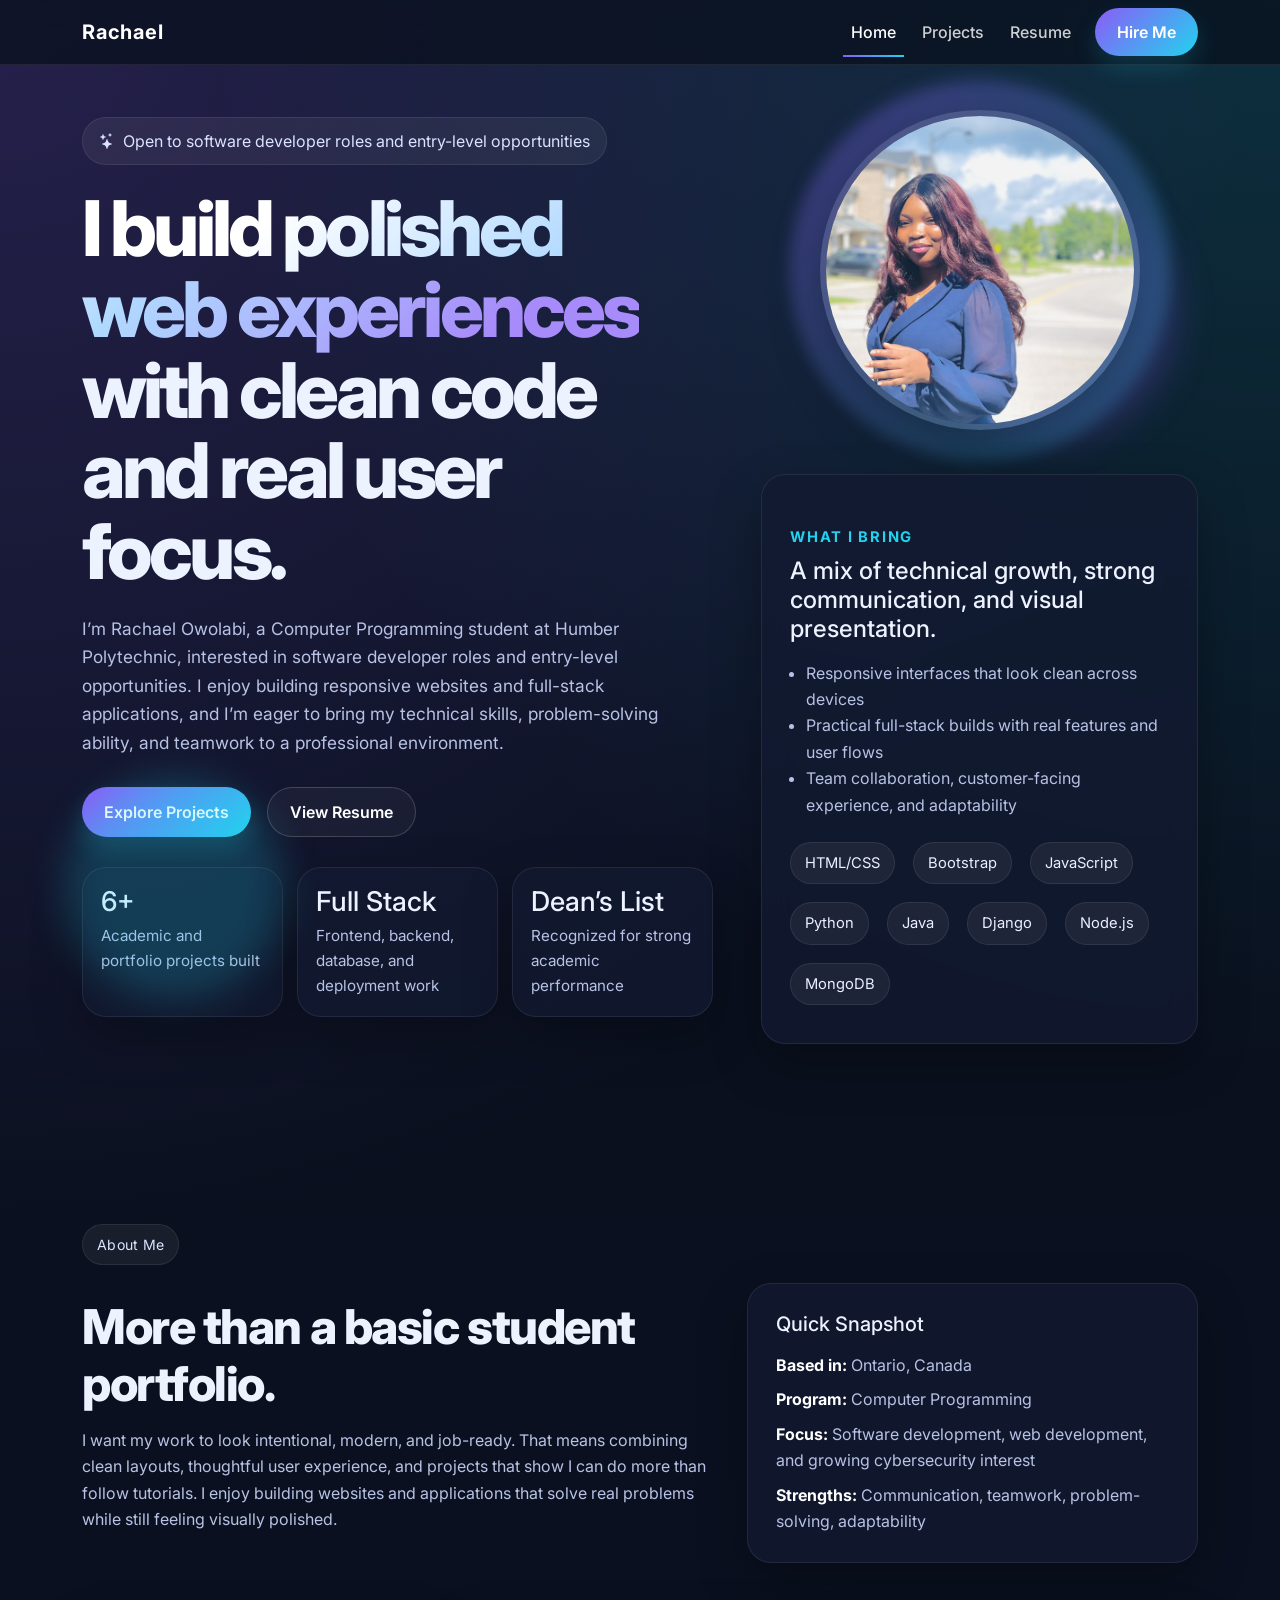
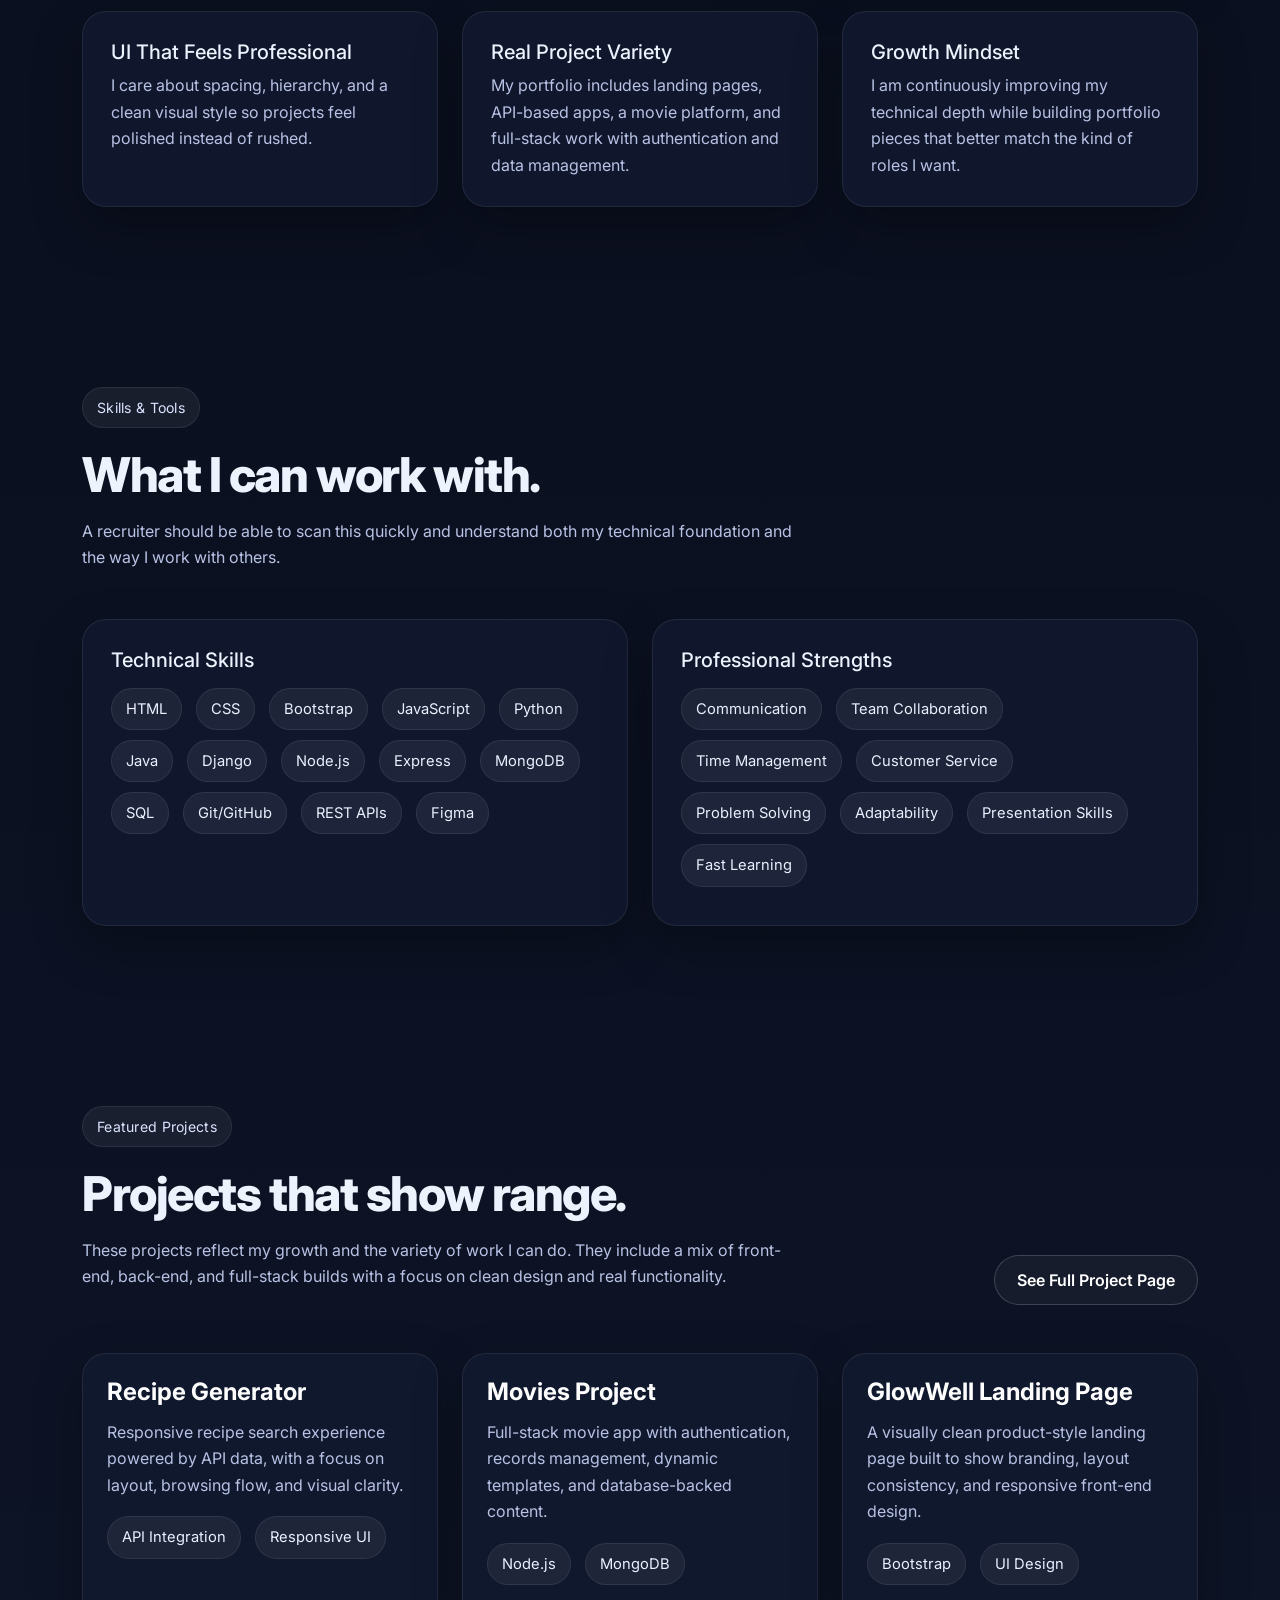
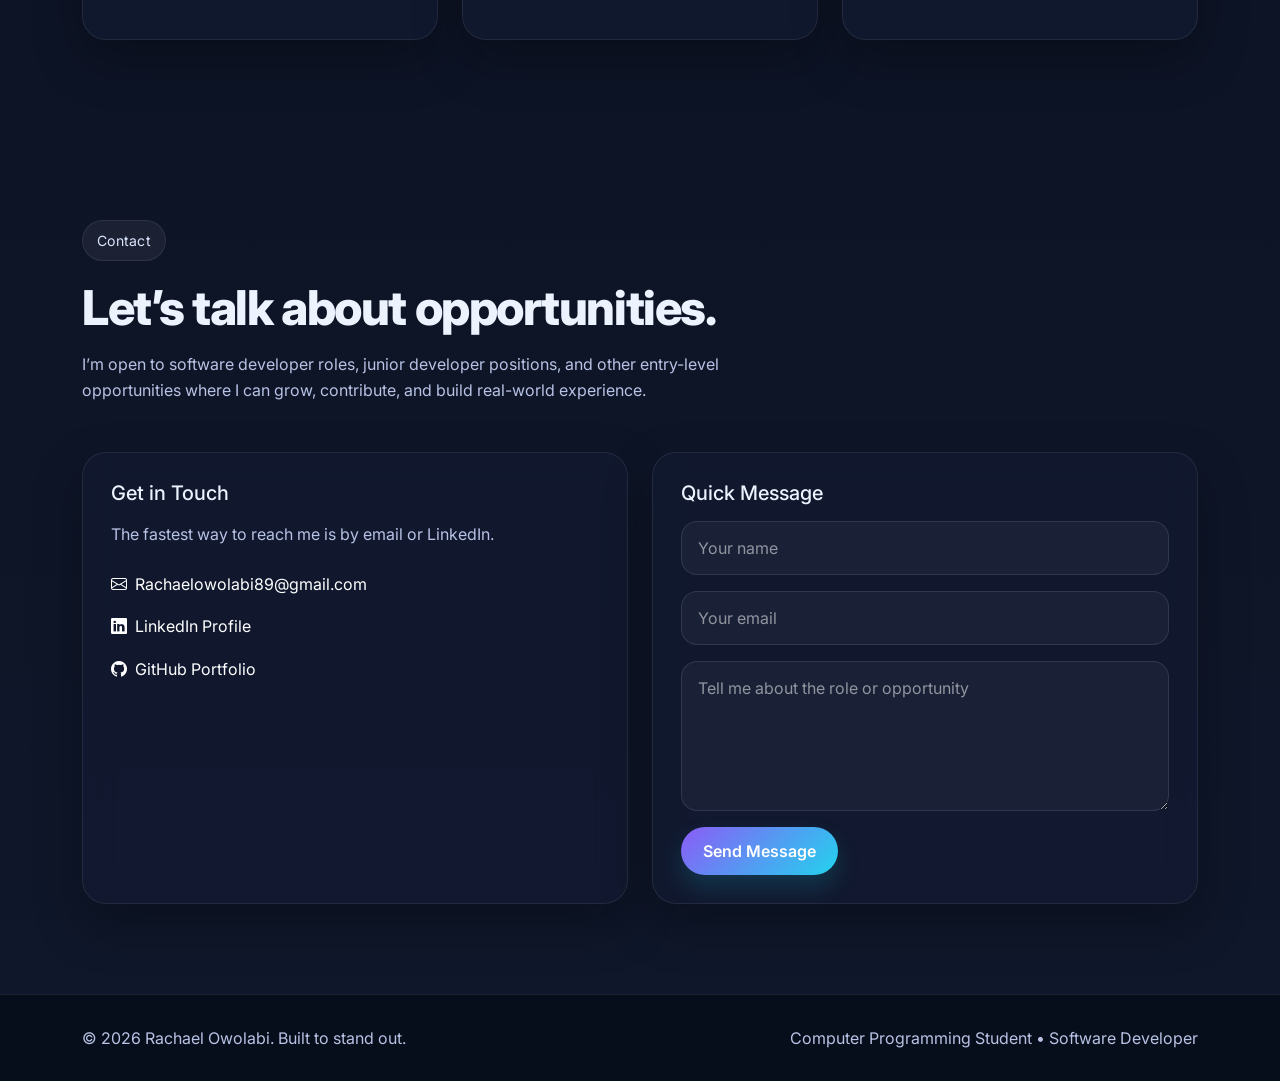
==== index.html @ cfca14e4 "Initial portfolio website upload" ====
<!DOCTYPE html>
<html lang="en">
<head>
  <meta charset="UTF-8">
  <meta name="viewport" content="width=device-width, initial-scale=1.0">
  <title>Rachael Owolabi | Portfolio</title>

  <link href="https://cdn.jsdelivr.net/npm/bootstrap@5.3.3/dist/css/bootstrap.min.css" rel="stylesheet">
  <link rel="preconnect" href="https://fonts.googleapis.com">
  <link rel="preconnect" href="https://fonts.gstatic.com" crossorigin>
  <link href="https://fonts.googleapis.com/css2?family=Inter:wght@400;500;600;700;800&display=swap" rel="stylesheet">
  <link rel="stylesheet" href="https://cdn.jsdelivr.net/npm/bootstrap-icons@1.11.3/font/bootstrap-icons.min.css">
  <link rel="stylesheet" href="style.css">
</head>
<body>

  <nav class="navbar navbar-expand-lg fixed-top">
    <div class="container">
      <a class="navbar-brand fw-bold" href="Index.html">Rachael</a>

      <button class="navbar-toggler border-0 shadow-none" type="button" data-bs-toggle="collapse" data-bs-target="#navbarNav">
        <span class="navbar-toggler-icon"></span>
      </button>

      <div class="collapse navbar-collapse" id="navbarNav">
        <ul class="navbar-nav ms-auto align-items-lg-center">
          <li class="nav-item"><a class="nav-link active" href="Index.html">Home</a></li>
          <li class="nav-item"><a class="nav-link" href="Project.html">Projects</a></li>
          <li class="nav-item"><a class="nav-link" href="Resume.html">Resume</a></li>
          <li class="nav-item ms-lg-3 mt-3 mt-lg-0">
            <a class="btn btn-brand" href="#contact">Hire Me</a>
          </li>
        </ul>
      </div>
    </div>
  </nav>

  <section class="hero">
    <div class="container position-relative">
      <div class="row align-items-center g-5">
        <div class="col-lg-7">
          <div class="hero-kicker fade-up delay-1">
            <i class="bi bi-stars me-2"></i>Open to software developer roles and entry-level opportunities
          </div>

          <h1 class="fade-up delay-2">
            <span class="gradient-text">I build polished web experiences</span>
            with clean code and real user focus.
          </h1>

          <p class="fade-up delay-3">
            I’m Rachael Owolabi, a Computer Programming student at Humber Polytechnic,
            interested in software developer roles and entry-level opportunities. I enjoy
            building responsive websites and full-stack applications, and I’m eager to bring
            my technical skills, problem-solving ability, and teamwork to a professional environment.
          </p>

          <div class="d-flex flex-wrap gap-3 fade-up delay-4">
            <a href="Project.html" class="btn btn-brand">Explore Projects</a>
            <a href="Resume.html" class="btn btn-outline-brand">View Resume</a>
          </div>

          <div class="hero-stats fade-up delay-5">
            <div class="stat-card">
              <h3>6+</h3>
              <p class="text-muted-custom">Academic and portfolio projects built</p>
            </div>

            <div class="stat-card">
              <h3>Full Stack</h3>
              <p class="text-muted-custom">Frontend, backend, database, and deployment work</p>
            </div>

            <div class="stat-card">
              <h3>Dean’s List</h3>
              <p class="text-muted-custom">Recognized for strong academic performance</p>
            </div>
          </div>
        </div>

        <div class="col-lg-5">
          <div class="hero-image-wrap zoom-in delay-3">
            <div class="hero-image-ring"></div>
            <img src="images/CEO.JPG" alt="Rachael Owolabi" class="hero-image">
          </div>

          <div class="hero-card glass-card fade-up delay-4 mt-4">
            <p class="eyebrow mb-2">What I bring</p>
            <h4 class="mb-3">A mix of technical growth, strong communication, and visual presentation.</h4>
            <ul>
              <li>Responsive interfaces that look clean across devices</li>
              <li>Practical full-stack builds with real features and user flows</li>
              <li>Team collaboration, customer-facing experience, and adaptability</li>
            </ul>

            <div class="mt-4 d-flex flex-wrap gap-2">
              <span class="tag-pill">HTML/CSS</span>
              <span class="tag-pill">Bootstrap</span>
              <span class="tag-pill">JavaScript</span>
              <span class="tag-pill">Python</span>
              <span class="tag-pill">Java</span>
              <span class="tag-pill">Django</span>
              <span class="tag-pill">Node.js</span>
              <span class="tag-pill">MongoDB</span>
            </div>
          </div>
        </div>
      </div>
    </div>
  </section>

  <section id="about">
    <div class="container">
      <span class="section-tag">About Me</span>

      <div class="row g-4 align-items-center">
        <div class="col-lg-7">
          <h2 class="section-title">More than a basic student portfolio.</h2>
          <p class="section-copy">
            I want my work to look intentional, modern, and job-ready. That means combining
            clean layouts, thoughtful user experience, and projects that show I can do more
            than follow tutorials. I enjoy building websites and applications that solve real
            problems while still feeling visually polished.
          </p>
        </div>

        <div class="col-lg-5">
          <div class="info-panel">
            <h5 class="mb-3">Quick Snapshot</h5>
            <p class="text-muted-custom mb-2"><strong class="text-white">Based in:</strong> Ontario, Canada</p>
            <p class="text-muted-custom mb-2"><strong class="text-white">Program:</strong> Computer Programming</p>
            <p class="text-muted-custom mb-2"><strong class="text-white">Focus:</strong> Software development, web development, and growing cybersecurity interest</p>
            <p class="text-muted-custom mb-0"><strong class="text-white">Strengths:</strong> Communication, teamwork, problem-solving, adaptability</p>
          </div>
        </div>
      </div>

      <div class="highlight-grid mt-5">
        <div class="glass-card">
          <h5>UI That Feels Professional</h5>
          <p class="text-muted-custom mb-0">
            I care about spacing, hierarchy, and a clean visual style so projects feel polished instead of rushed.
          </p>
        </div>

        <div class="glass-card">
          <h5>Real Project Variety</h5>
          <p class="text-muted-custom mb-0">
            My portfolio includes landing pages, API-based apps, a movie platform, and full-stack work with authentication and data management.
          </p>
        </div>

        <div class="glass-card">
          <h5>Growth Mindset</h5>
          <p class="text-muted-custom mb-0">
            I am continuously improving my technical depth while building portfolio pieces that better match the kind of roles I want.
          </p>
        </div>
      </div>
    </div>
  </section>

  <section id="skills">
    <div class="container">
      <span class="section-tag">Skills & Tools</span>
      <h2 class="section-title">What I can work with.</h2>
      <p class="section-copy">
        A recruiter should be able to scan this quickly and understand both my technical foundation and the way I work with others.
      </p>

      <div class="skills-grid mt-5">
        <div class="glass-card">
          <h5 class="mb-3">Technical Skills</h5>
          <div>
            <span class="skill-pill">HTML</span>
            <span class="skill-pill">CSS</span>
            <span class="skill-pill">Bootstrap</span>
            <span class="skill-pill">JavaScript</span>
            <span class="skill-pill">Python</span>
            <span class="skill-pill">Java</span>
            <span class="skill-pill">Django</span>
            <span class="skill-pill">Node.js</span>
            <span class="skill-pill">Express</span>
            <span class="skill-pill">MongoDB</span>
            <span class="skill-pill">SQL</span>
            <span class="skill-pill">Git/GitHub</span>
            <span class="skill-pill">REST APIs</span>
            <span class="skill-pill">Figma</span>
          </div>
        </div>

        <div class="glass-card">
          <h5 class="mb-3">Professional Strengths</h5>
          <div>
            <span class="skill-pill">Communication</span>
            <span class="skill-pill">Team Collaboration</span>
            <span class="skill-pill">Time Management</span>
            <span class="skill-pill">Customer Service</span>
            <span class="skill-pill">Problem Solving</span>
            <span class="skill-pill">Adaptability</span>
            <span class="skill-pill">Presentation Skills</span>
            <span class="skill-pill">Fast Learning</span>
          </div>
        </div>
      </div>
    </div>
  </section>

  <section id="featured-projects">
    <div class="container">
      <div class="d-flex flex-column flex-lg-row align-items-lg-end justify-content-between gap-3 mb-5">
        <div>
          <span class="section-tag">Featured Projects</span>
          <h2 class="section-title">Projects that show range.</h2>
          <p class="section-copy">
            These projects reflect my growth and the variety of work I can do. They include a mix of front-end, back-end, and full-stack builds with a focus on clean design and real functionality.
        </div>
        <a href="Project.html" class="btn btn-outline-brand">See Full Project Page</a>
      </div>

      <div class="row g-4">
        <div class="col-lg-4">
          <div class="project-card">
            <div class="project-body">
              <h4>Recipe Generator</h4>
              <p>
                Responsive recipe search experience powered by API data, with a focus on layout, browsing flow, and visual clarity.
              </p>
              <div class="project-meta">
                <span class="tag-pill">API Integration</span>
                <span class="tag-pill">Responsive UI</span>
              </div>
            </div>
          </div>
        </div>

        <div class="col-lg-4">
          <div class="project-card">
            <div class="project-body">
              <h4>Movies Project</h4>
              <p>
                Full-stack movie app with authentication, records management, dynamic templates, and database-backed content.
              </p>
              <div class="project-meta">
                <span class="tag-pill">Node.js</span>
                <span class="tag-pill">MongoDB</span>
              </div>
            </div>
          </div>
        </div>

        <div class="col-lg-4">
          <div class="project-card">
            <div class="project-body">
              <h4>GlowWell Landing Page</h4>
              <p>
                A visually clean product-style landing page built to show branding, layout consistency, and responsive front-end design.
              </p>
              <div class="project-meta">
                <span class="tag-pill">Bootstrap</span>
                <span class="tag-pill">UI Design</span>
              </div>
            </div>
          </div>
        </div>
      </div>
    </div>
  </section>

  <section id="contact">
    <div class="container">
      <span class="section-tag">Contact</span>
      <h2 class="section-title">Let’s talk about opportunities.</h2>
      <p class="section-copy">
        I’m open to software developer roles, junior developer positions, and other
        entry-level opportunities where I can grow, contribute, and build real-world experience.
      </p>

      <div class="contact-grid mt-5">
        <div class="contact-card">
          <h5 class="mb-3">Get in Touch</h5>
          <p class="text-muted-custom">The fastest way to reach me is by email or LinkedIn.</p>

          <div class="d-flex flex-column gap-3 mt-4">
            <a href="mailto:Rachaelowolabi89@gmail.com"><i class="bi bi-envelope me-2"></i>Rachaelowolabi89@gmail.com</a>
            <a href="https://www.linkedin.com/in/owolabi-rachael" target="_blank"><i class="bi bi-linkedin me-2"></i>LinkedIn Profile</a>
            <a href="https://github.com/rachaelowo" target="_blank"><i class="bi bi-github me-2"></i>GitHub Portfolio</a>
          </div>
        </div>

        <div class="contact-card">
          <h5 class="mb-3">Quick Message</h5>
          <form action="mailto:Rachaelowolabi89@gmail.com" method="post" enctype="text/plain">
            <div class="row g-3">
              <div class="col-12">
                <input type="text" class="form-control" placeholder="Your name" name="name">
              </div>
              <div class="col-12">
                <input type="email" class="form-control" placeholder="Your email" name="email">
              </div>
              <div class="col-12">
                <textarea class="form-control" rows="5" placeholder="Tell me about the role or opportunity" name="message"></textarea>
              </div>
            </div>
            <button type="submit" class="btn btn-brand mt-3">Send Message</button>
          </form>
        </div>
      </div>
    </div>
  </section>

  <footer>
    <div class="container d-flex flex-column flex-md-row justify-content-between align-items-center gap-2">
      <p class="mb-0">© <span id="year"></span> Rachael Owolabi. Built to stand out.</p>
      <p class="mb-0">Computer Programming Student • Software Developer</p>
    </div>
  </footer>

  <script src="https://cdn.jsdelivr.net/npm/bootstrap@5.3.3/dist/js/bootstrap.bundle.min.js"></script>
  <script>
    document.getElementById("year").textContent = new Date().getFullYear();
  </script>
</body>
</html>
---- style.css ----
:root {
  --bg: #0b1020;
  --bg-soft: #121a31;
  --surface: rgba(18, 26, 49, 0.78);
  --surface-strong: #151f3c;
  --card-border: rgba(255, 255, 255, 0.08);
  --text: #edf2ff;
  --muted: #b8c2e4;
  --accent: #8b5cf6;
  --accent-2: #22d3ee;
  --accent-3: #f472b6;
  --shadow: 0 20px 50px rgba(0, 0, 0, 0.28);
}

html {
  scroll-behavior: smooth;
}

body {
  font-family: "Inter", "Segoe UI", Arial, sans-serif;
  line-height: 1.65;
  background:
    radial-gradient(circle at top left, rgba(139, 92, 246, 0.22), transparent 28%),
    radial-gradient(circle at top right, rgba(34, 211, 238, 0.16), transparent 24%),
    linear-gradient(180deg, #09101d 0%, #0b1020 45%, #0f172a 100%);
  color: var(--text);
  overflow-x: hidden;
}

a {
  text-decoration: none;
}

img,
video {
  max-width: 100%;
}

section {
  padding: 90px 0;
}

.text-muted-custom {
  color: var(--muted);
}

.section-tag {
  display: inline-flex;
  align-items: center;
  gap: 8px;
  padding: 8px 14px;
  border-radius: 999px;
  background: rgba(255, 255, 255, 0.06);
  border: 1px solid rgba(255, 255, 255, 0.08);
  color: #dbe4ff;
  font-size: 0.88rem;
  letter-spacing: 0.02em;
  margin-bottom: 18px;
}

.section-title {
  font-size: clamp(2rem, 4vw, 3rem);
  font-weight: 800;
  letter-spacing: -0.03em;
  margin-bottom: 14px;
}

.section-copy {
  color: var(--muted);
  max-width: 720px;
}

.navbar {
  background: rgba(9, 16, 29, 0.72) !important;
  backdrop-filter: blur(16px);
  border-bottom: 1px solid rgba(255, 255, 255, 0.08);
}

.navbar-brand {
  color: #fff !important;
  font-size: 1.25rem;
  letter-spacing: 0.04em;
}

.navbar-brand span {
  color: var(--accent-2);
}

.navbar-toggler {
  padding: 6px 10px;
}

.navbar-toggler:focus {
  box-shadow: none;
}

.navbar-toggler-icon {
  filter: invert(1);
}

.nav-link {
  position: relative;
  color: rgba(255, 255, 255, 0.8) !important;
  font-weight: 500;
  margin-left: 10px;
  transition: color 0.3s ease;
}

.nav-link:hover,
.nav-link.active {
  color: #fff !important;
}

.nav-link::after {
  content: "";
  position: absolute;
  left: 0;
  bottom: -4px;
  width: 0;
  height: 2px;
  background: linear-gradient(135deg, var(--accent), var(--accent-2));
  transition: width 0.3s ease;
}

.nav-link:hover::after,
.nav-link.active::after {
  width: 100%;
}

.btn-brand,
.btn-outline-brand,
.btn-ghost {
  border-radius: 999px;
  padding: 12px 22px;
  font-weight: 600;
  transition: 0.25s ease;
  display: inline-flex;
  align-items: center;
  justify-content: center;
}

.btn-brand {
  color: #fff;
  border: none;
  background: linear-gradient(135deg, var(--accent), var(--accent-2));
  box-shadow: 0 12px 24px rgba(34, 211, 238, 0.16);
}

.btn-brand:hover {
  transform: translateY(-2px);
  color: #fff;
}

.btn-outline-brand {
  border: 1px solid rgba(255, 255, 255, 0.18);
  color: #fff;
  background: rgba(255, 255, 255, 0.04);
}

.btn-outline-brand:hover {
  background: rgba(255, 255, 255, 0.08);
  color: #fff;
}

.btn-ghost {
  border: 1px solid rgba(255, 255, 255, 0.18);
  color: #fff;
  background: transparent;
}

.btn-ghost:hover {
  background: rgba(255, 255, 255, 0.08);
  color: #fff;
}

.hero {
  min-height: 100vh;
  display: flex;
  align-items: center;
  position: relative;
  overflow: hidden;
}

.hero::before,
.hero::after {
  content: "";
  position: absolute;
  border-radius: 999px;
  filter: blur(18px);
}

.hero::before {
  width: 260px;
  height: 260px;
  right: 8%;
  top: 16%;
  background: rgba(139, 92, 246, 0.24);
}

.hero::after {
  width: 220px;
  height: 220px;
  left: 5%;
  bottom: 12%;
  background: rgba(34, 211, 238, 0.2);
}

.hero-kicker {
  display: inline-flex;
  align-items: center;
  padding: 10px 16px;
  border-radius: 999px;
  color: #dbe4ff;
  background: rgba(255, 255, 255, 0.06);
  border: 1px solid rgba(255, 255, 255, 0.08);
  margin-bottom: 24px;
}

.hero h1 {
  font-size: clamp(2.8rem, 6vw, 5rem);
  font-weight: 800;
  line-height: 1.05;
  letter-spacing: -0.05em;
}

.gradient-text {
  background: linear-gradient(135deg, #ffffff 20%, #b0d9ff 50%, #a78bfa 85%);
  -webkit-background-clip: text;
  background-clip: text;
  color: transparent;
}

.hero p {
  color: var(--muted);
  font-size: 1.08rem;
  max-width: 620px;
  margin: 22px 0 30px;
}

.hero-stats {
  display: grid;
  grid-template-columns: repeat(3, minmax(0, 1fr));
  gap: 14px;
  margin-top: 30px;
}

.stat-card,
.glass-card,
.project-card,
.info-panel,
.contact-card,
.resume-card,
.timeline-card,
.hero-card {
  background: var(--surface);
  border: 1px solid var(--card-border);
  border-radius: 24px;
  box-shadow: var(--shadow);
  backdrop-filter: blur(16px);
  transition: transform 0.3s ease, box-shadow 0.3s ease;
}

.stat-card:hover,
.glass-card:hover,
.project-card:hover,
.info-panel:hover,
.contact-card:hover,
.resume-card:hover,
.timeline-card:hover,
.hero-card:hover {
  transform: translateY(-8px);
  box-shadow: 0 24px 60px rgba(0, 0, 0, 0.35);
}

.stat-card {
  padding: 18px;
}

.stat-card h3 {
  font-size: 1.7rem;
  margin-bottom: 4px;
}

.stat-card p {
  margin: 0;
  font-size: 0.95rem;
}

.hero-card,
.glass-card,
.info-panel,
.contact-card,
.resume-card,
.timeline-card {
  padding: 28px;
}

.hero-card .eyebrow {
  color: var(--accent-2);
  font-size: 0.92rem;
  font-weight: 700;
  text-transform: uppercase;
  letter-spacing: 0.12em;
}

.hero-card ul,
.resume-card ul,
.timeline-card ul {
  padding-left: 1rem;
  margin: 14px 0 0;
  color: var(--muted);
}

.hero-image-wrap {
  position: relative;
  width: 360px;
  height: 360px;
  margin: 0 auto;
  display: flex;
  align-items: center;
  justify-content: center;
}

.hero-image-ring {
  position: absolute;
  width: 380px;
  height: 380px;
  border-radius: 50%;
  background: linear-gradient(135deg, rgba(139, 92, 246, 0.35), rgba(34, 211, 238, 0.25));
  filter: blur(8px);
  animation: floatRing 4s ease-in-out infinite;
}

.hero-image {
  position: relative;
  width: 320px;
  height: 320px;
  object-fit: cover;
  border-radius: 50%;
  border: 6px solid rgba(255, 255, 255, 0.12);
  box-shadow: 0 20px 50px rgba(0, 0, 0, 0.35);
  z-index: 2;
  animation: floatImage 4s ease-in-out infinite;
}

.highlight-grid,
.skills-grid,
.contact-grid,
.resume-grid {
  display: grid;
  gap: 24px;
}

.highlight-grid {
  grid-template-columns: repeat(3, minmax(0, 1fr));
}

.skills-grid,
.contact-grid,
.resume-grid {
  grid-template-columns: repeat(2, minmax(0, 1fr));
}

.skill-pill,
.tag-pill {
  display: inline-flex;
  align-items: center;
  padding: 8px 14px;
  border-radius: 999px;
  background: rgba(255, 255, 255, 0.06);
  border: 1px solid rgba(255, 255, 255, 0.08);
  color: #eaf0ff;
  font-size: 0.92rem;
  margin: 0 10px 10px 0;
}

.project-hero {
  padding-top: 140px;
  padding-bottom: 70px;
}

.project-card {
  overflow: hidden;
  height: 100%;
  display: flex;
  flex-direction: column;
}

.project-media {
  background: #060b15;
  border-bottom: 1px solid rgba(255, 255, 255, 0.08);
}

.project-media video {
  width: 100%;
  height: 260px;
  object-fit: cover;
  display: block;
}

.project-body {
  padding: 24px;
  display: flex;
  flex-direction: column;
  flex-grow: 1;
}

.project-body h4 {
  color: #fff;
  font-weight: 700;
  margin-bottom: 12px;
}

.project-body p {
  color: var(--muted);
  margin-bottom: 18px;
}

.project-meta {
  margin-bottom: 20px;
}

.project-links {
  display: flex;
  flex-wrap: wrap;
  gap: 10px;
  margin-top: auto;
}

.featured-badge {
  display: inline-block;
  background: rgba(34, 211, 238, 0.12);
  color: #9be7f3;
  border: 1px solid rgba(34, 211, 238, 0.25);
  padding: 8px 14px;
  border-radius: 999px;
  font-size: 0.85rem;
  font-weight: 600;
  margin-bottom: 14px;
}

.resume-top {
  text-align: center;
  margin-bottom: 36px;
}

.resume-top p,
.resume-top a {
  color: var(--muted);
}

.timeline-role {
  color: var(--accent-2);
  font-weight: 600;
}

.timeline-date {
  color: var(--muted);
  font-size: 0.95rem;
}

.contact-card a {
  color: #fff;
  word-break: break-word;
}

.form-control {
  background: rgba(255, 255, 255, 0.04);
  border: 1px solid rgba(255, 255, 255, 0.1);
  border-radius: 16px;
  color: #fff;
  padding: 14px 16px;
}

.form-control::placeholder {
  color: rgba(255, 255, 255, 0.52);
}

.form-control:focus {
  background: rgba(255, 255, 255, 0.06);
  color: #fff;
  box-shadow: none;
  border-color: rgba(34, 211, 238, 0.5);
}

footer {
  padding: 30px 0;
  border-top: 1px solid rgba(255, 255, 255, 0.08);
  background: rgba(7, 12, 24, 0.84);
  color: var(--muted);
}

.fade-up {
  opacity: 0;
  transform: translateY(30px);
  animation: fadeUp 0.9s ease forwards;
}

.zoom-in {
  opacity: 0;
  transform: scale(0.9);
  animation: zoomIn 1s ease forwards;
}

.delay-1 {
  animation-delay: 0.2s;
}

.delay-2 {
  animation-delay: 0.4s;
}

.delay-3 {
  animation-delay: 0.6s;
}

.delay-4 {
  animation-delay: 0.8s;
}

.delay-5 {
  animation-delay: 1s;
}

@keyframes fadeUp {
  to {
    opacity: 1;
    transform: translateY(0);
  }
}

@keyframes zoomIn {
  to {
    opacity: 1;
    transform: scale(1);
  }
}

@keyframes floatImage {
  0% {
    transform: translateY(0);
  }
  50% {
    transform: translateY(-10px);
  }
  100% {
    transform: translateY(0);
  }
}

@keyframes floatRing {
  0% {
    transform: scale(1) rotate(0deg);
  }
  50% {
    transform: scale(1.03) rotate(4deg);
  }
  100% {
    transform: scale(1) rotate(0deg);
  }
}

@media (max-width: 1199px) {
  .hero h1 {
    font-size: clamp(2.5rem, 5vw, 4.2rem);
  }

  .hero p {
    font-size: 1rem;
  }

  .hero-image-wrap {
    width: 320px;
    height: 320px;
  }

  .hero-image-ring {
    width: 340px;
    height: 340px;
  }

  .hero-image {
    width: 290px;
    height: 290px;
  }
}

@media (max-width: 991px) {
  .navbar .container {
    padding-left: 20px;
    padding-right: 20px;
  }

  .navbar-collapse {
    margin-top: 14px;
    padding: 18px;
    border-radius: 20px;
    background: rgba(9, 16, 29, 0.96);
    border: 1px solid rgba(255, 255, 255, 0.08);
  }

  .navbar-nav {
    gap: 6px;
  }

  .nav-link {
    margin-left: 0;
    padding: 10px 0;
  }

  .nav-link::after {
    display: none;
  }

  .hero {
    min-height: auto;
    padding: 150px 0 90px;
  }

  .hero .row {
    text-align: center;
  }

  .hero p,
  .section-copy,
  .section-title {
    margin-left: auto;
    margin-right: auto;
  }

  .hero-kicker {
    justify-content: center;
  }

  .hero-stats,
  .highlight-grid,
  .skills-grid,
  .contact-grid,
  .resume-grid {
    grid-template-columns: 1fr;
  }

  .hero-stats {
    gap: 16px;
  }

  .hero-image-wrap {
    width: 280px;
    height: 280px;
    margin-top: 10px;
  }

  .hero-image-ring {
    width: 300px;
    height: 300px;
  }

  .hero-image {
    width: 250px;
    height: 250px;
  }

  .project-media video {
    height: 240px;
  }

  .project-links {
    justify-content: center;
  }

  .contact-card,
  .glass-card,
  .info-panel,
  .project-body,
  .hero-card,
  .resume-card,
  .timeline-card {
    padding: 24px;
  }
}

@media (min-width: 768px) and (max-width: 991px) {
  .col-lg-5,
  .col-lg-7,
  .col-md-6,
  .col-xl-6 {
    width: 100%;
  }

  .hero h1 {
    max-width: 700px;
    margin-left: auto;
    margin-right: auto;
  }

  .project-card {
    max-width: 760px;
    margin-left: auto;
    margin-right: auto;
  }
}

@media (max-width: 767px) {
  section {
    padding: 72px 0;
  }

  .navbar-brand {
    font-size: 1.05rem;
  }

  .btn-brand,
  .btn-outline-brand,
  .btn-ghost {
    width: 100%;
    text-align: center;
    padding: 12px 18px;
  }

  .hero h1 {
    font-size: 2.2rem;
    line-height: 1.12;
  }

  .hero p {
    font-size: 0.98rem;
  }

  .hero-kicker {
    font-size: 0.82rem;
    padding: 9px 13px;
  }

  .hero-image-wrap {
    width: 240px;
    height: 240px;
  }

  .hero-image-ring {
    width: 260px;
    height: 260px;
  }

  .hero-image {
    width: 220px;
    height: 220px;
  }

  .stat-card,
  .glass-card,
  .project-card,
  .info-panel,
  .contact-card,
  .resume-card,
  .timeline-card,
  .hero-card {
    border-radius: 20px;
  }

  .project-media video {
    height: 210px;
  }

  .project-body,
  .contact-card,
  .glass-card,
  .info-panel,
  .hero-card,
  .resume-card,
  .timeline-card {
    padding: 20px;
  }

  .project-links {
    flex-direction: column;
    align-items: stretch;
  }

  .project-links .btn {
    width: 100%;
  }

  .tag-pill,
  .skill-pill {
    font-size: 0.85rem;
    padding: 7px 12px;
    margin: 0 8px 8px 0;
  }

  footer .container {
    text-align: center;
  }
}

@media (max-width: 575px) {
  .container {
    padding-left: 18px;
    padding-right: 18px;
  }

  .hero {
    padding: 135px 0 70px;
  }

  .hero h1 {
    font-size: 1.95rem;
  }

  .section-title {
    font-size: 1.8rem;
  }

  .section-tag {
    font-size: 0.8rem;
    padding: 7px 12px;
  }

  .hero-image-wrap {
    width: 220px;
    height: 220px;
  }

  .hero-image-ring {
    width: 240px;
    height: 240px;
  }

  .hero-image {
    width: 200px;
    height: 200px;
  }

  .project-media video {
    height: 190px;
  }

  .form-control {
    padding: 12px 14px;
  }
}
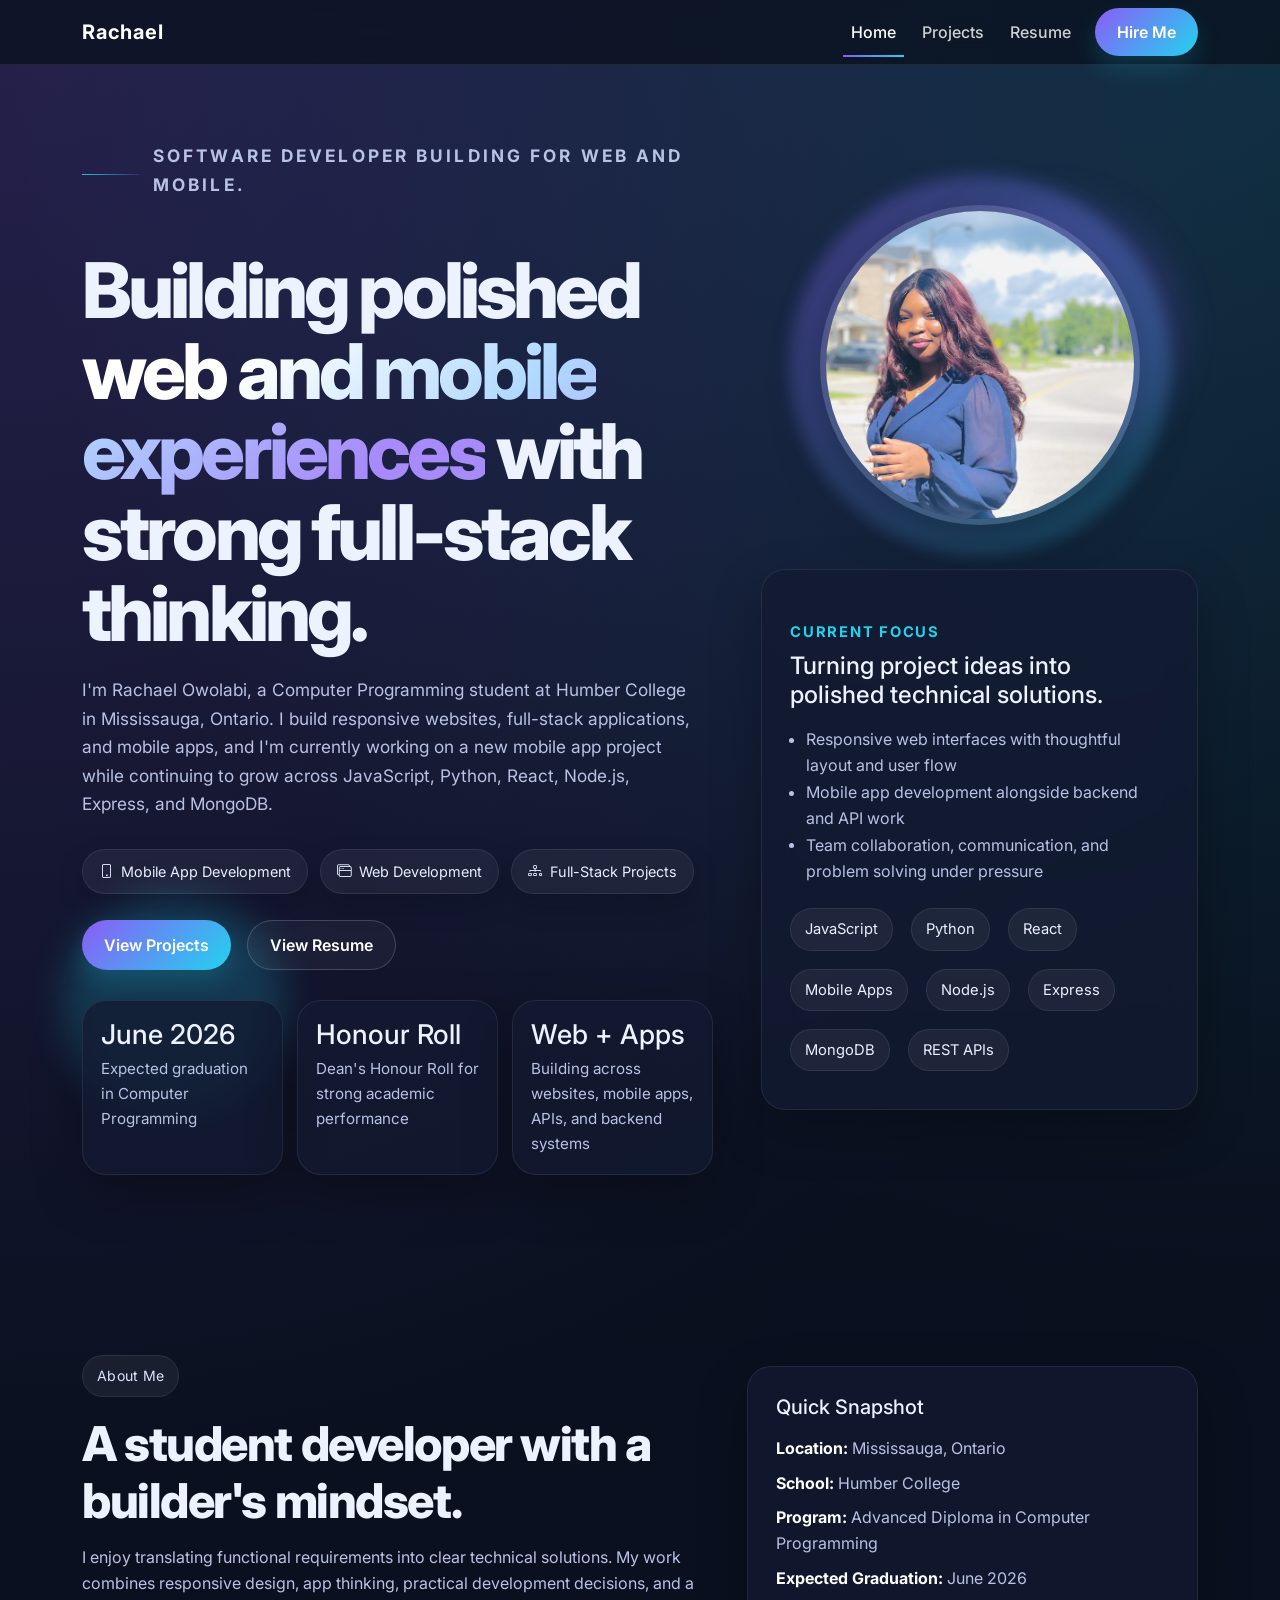
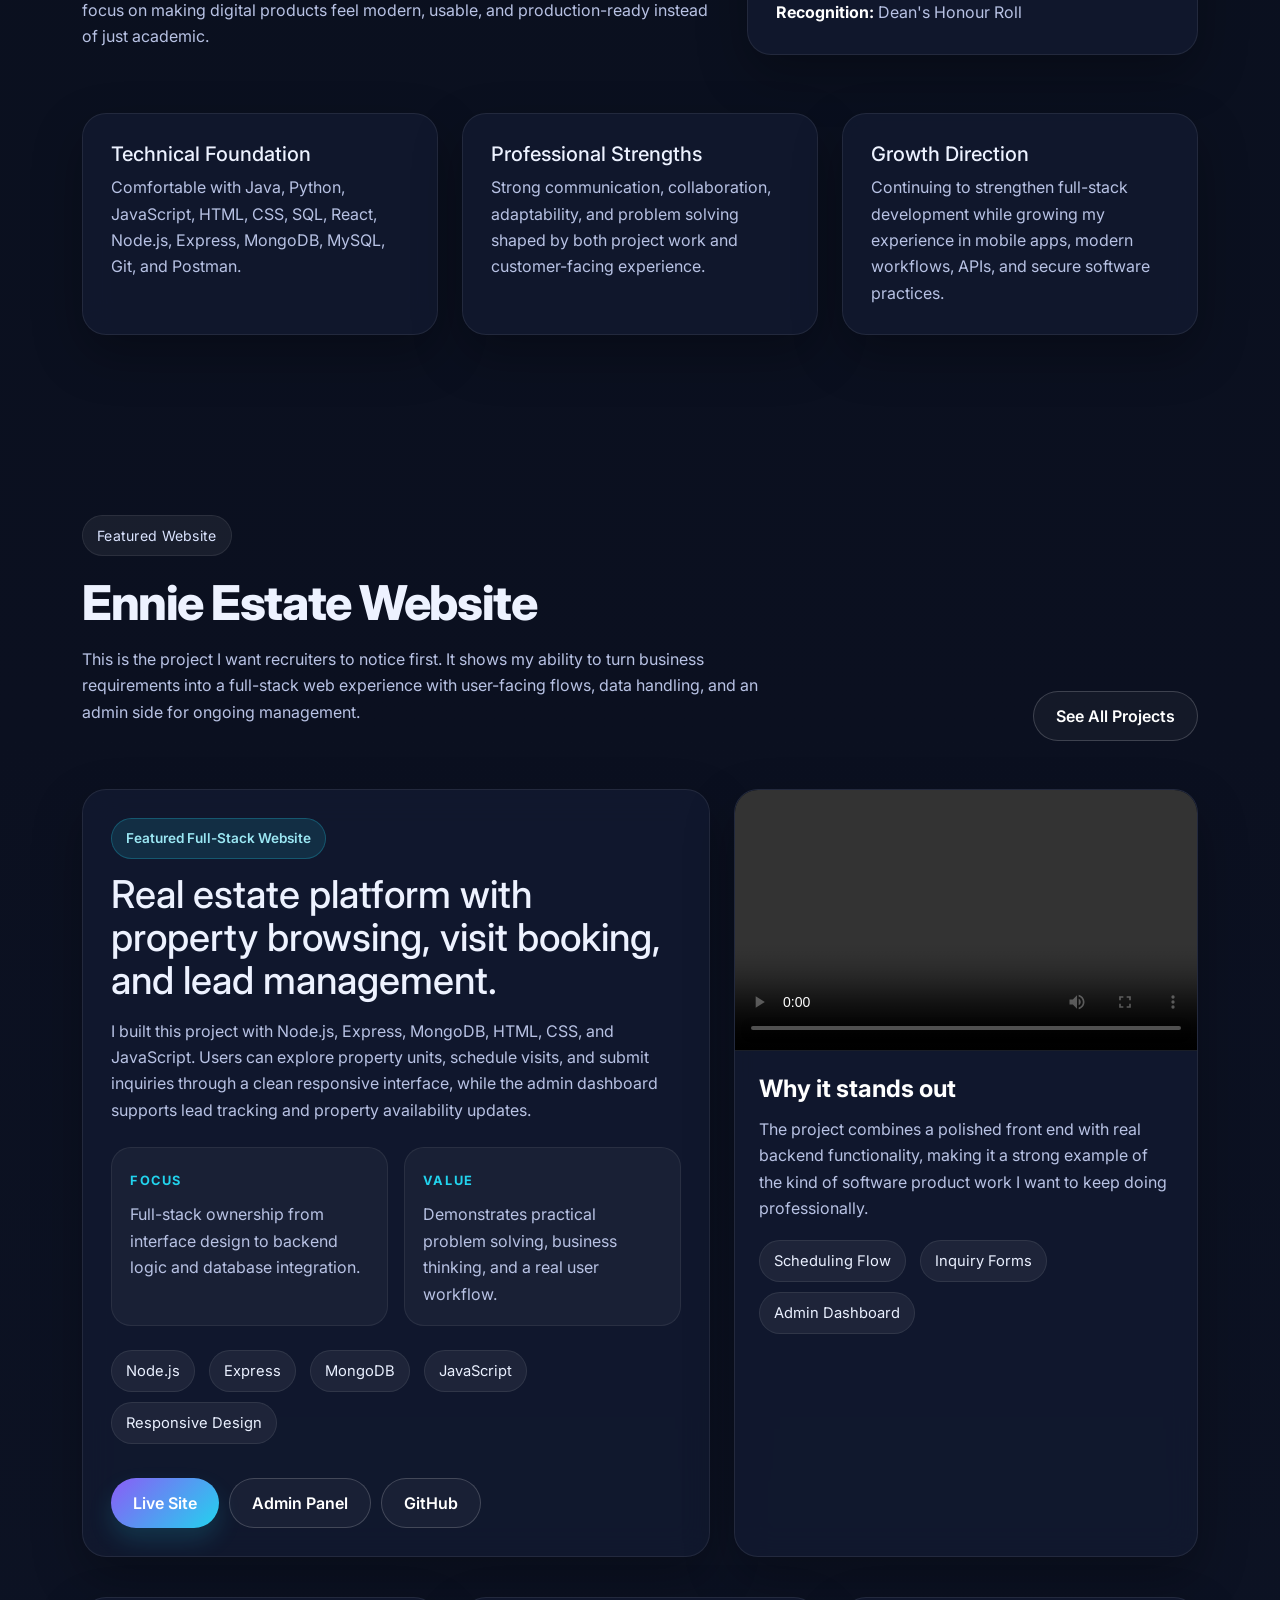
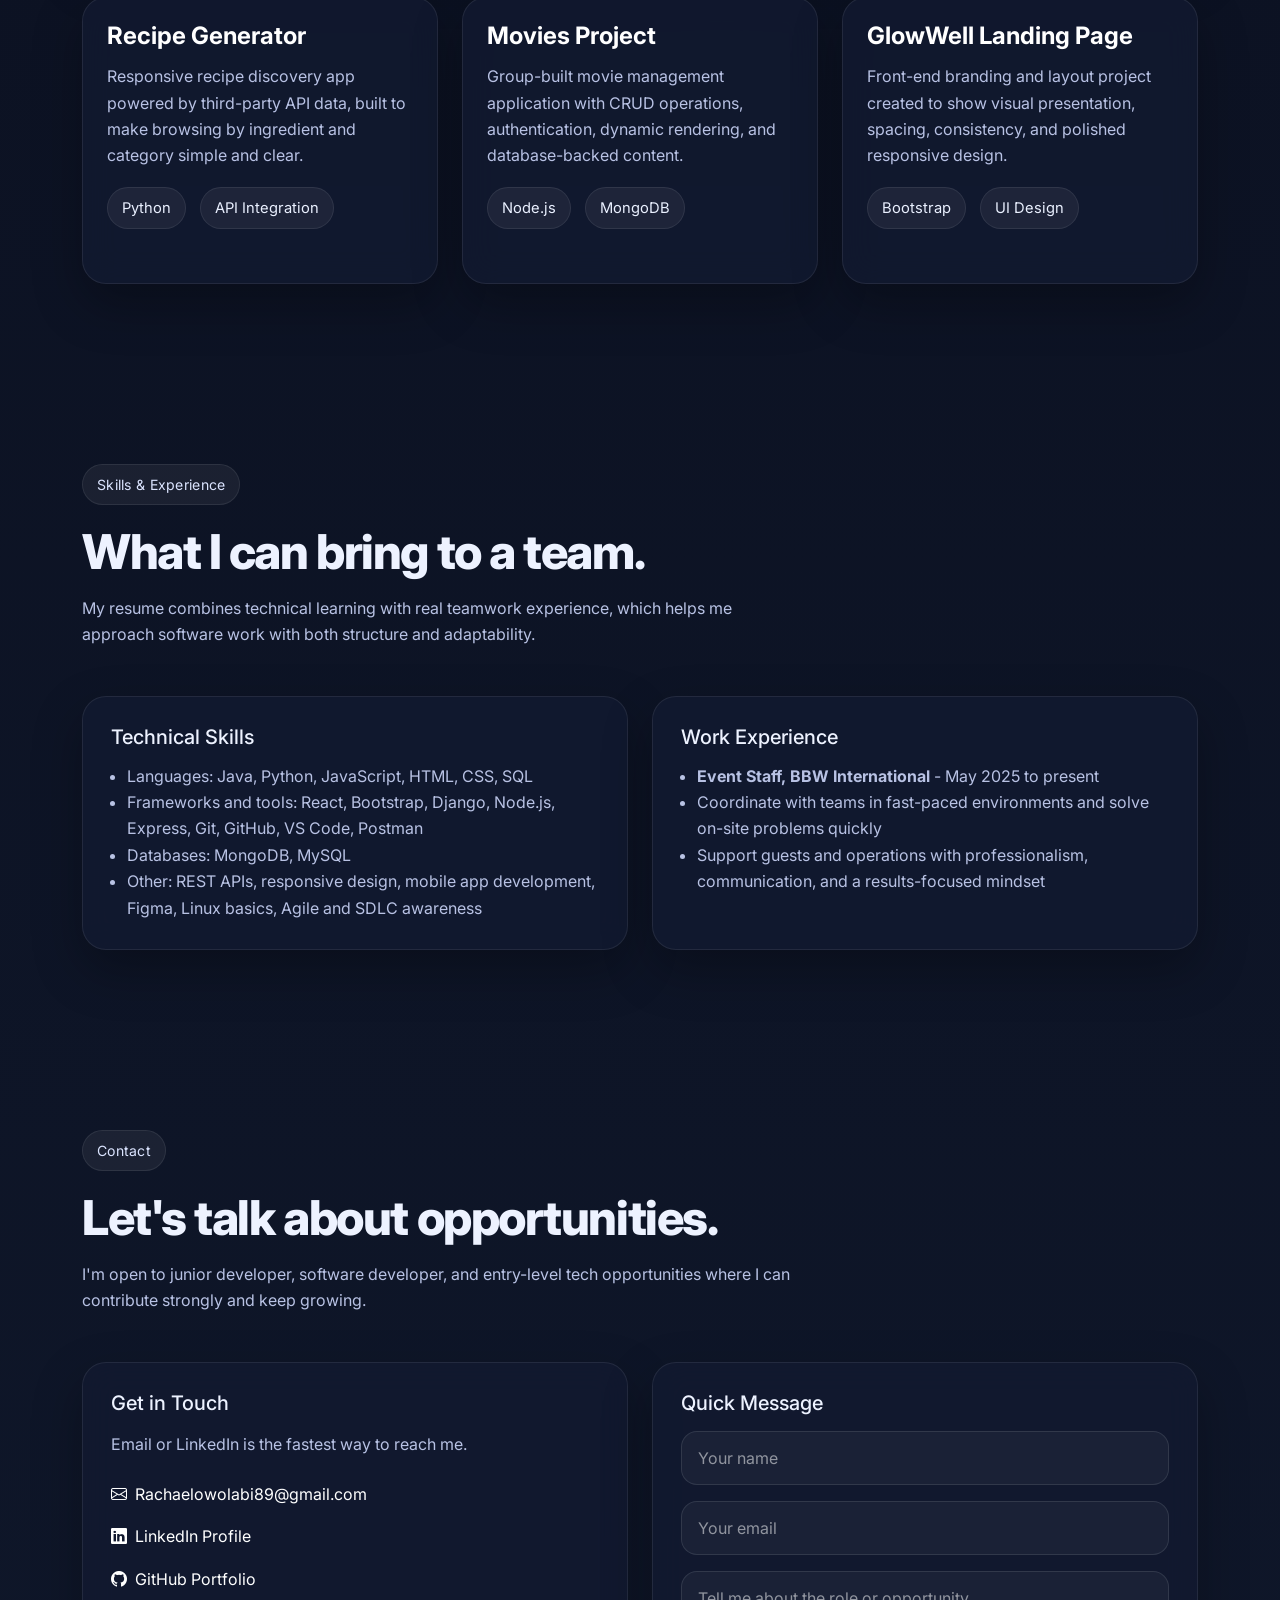
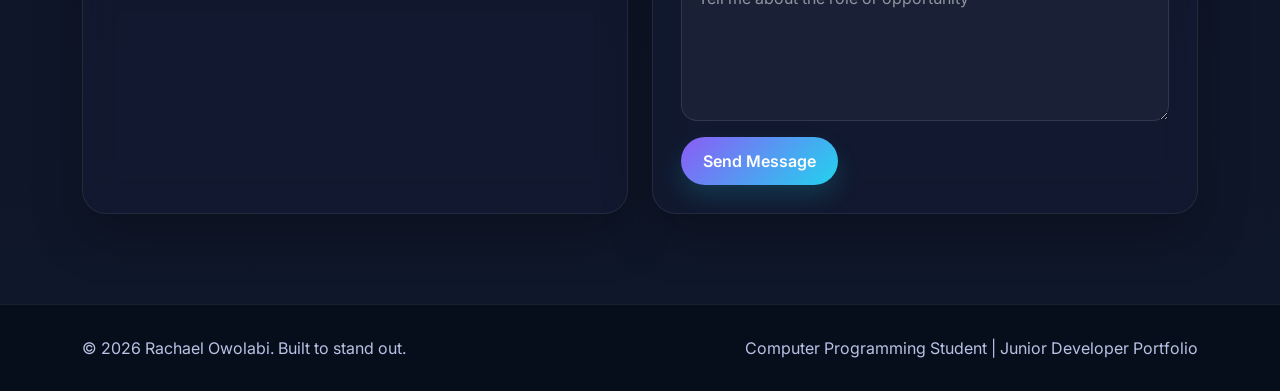
==== commit 43a36220: "Update portfolio content and resume" ====
--- a/index.html
+++ b/index.html
@@ -16,7 +16,7 @@
 
   <nav class="navbar navbar-expand-lg fixed-top">
     <div class="container">
-      <a class="navbar-brand fw-bold" href="Index.html">Rachael</a>
+      <a class="navbar-brand fw-bold" href="index.html">Rachael</a>
 
       <button class="navbar-toggler border-0 shadow-none" type="button" data-bs-toggle="collapse" data-bs-target="#navbarNav">
         <span class="navbar-toggler-icon"></span>
@@ -24,7 +24,7 @@
 
       <div class="collapse navbar-collapse" id="navbarNav">
         <ul class="navbar-nav ms-auto align-items-lg-center">
-          <li class="nav-item"><a class="nav-link active" href="Index.html">Home</a></li>
+          <li class="nav-item"><a class="nav-link active" href="index.html">Home</a></li>
           <li class="nav-item"><a class="nav-link" href="Project.html">Projects</a></li>
           <li class="nav-item"><a class="nav-link" href="Resume.html">Resume</a></li>
           <li class="nav-item ms-lg-3 mt-3 mt-lg-0">
@@ -35,45 +35,50 @@
     </div>
   </nav>
 
-  <section class="hero">
+  <section class="hero hero-updated">
     <div class="container position-relative">
       <div class="row align-items-center g-5">
         <div class="col-lg-7">
-          <div class="hero-kicker fade-up delay-1">
-            <i class="bi bi-stars me-2"></i>Open to software developer roles and entry-level opportunities
+          <div class="hero-intro fade-up delay-1">
+            <span class="hero-intro-line"></span>
+            <p>Software developer building for web and mobile.</p>
           </div>
 
           <h1 class="fade-up delay-2">
-            <span class="gradient-text">I build polished web experiences</span>
-            with clean code and real user focus.
+            Building polished
+            <span class="gradient-text">web and mobile experiences</span>
+            with strong full-stack thinking.
           </h1>
 
           <p class="fade-up delay-3">
-            I’m Rachael Owolabi, a Computer Programming student at Humber Polytechnic,
-            interested in software developer roles and entry-level opportunities. I enjoy
-            building responsive websites and full-stack applications, and I’m eager to bring
-            my technical skills, problem-solving ability, and teamwork to a professional environment.
-          </p>
-
-          <div class="d-flex flex-wrap gap-3 fade-up delay-4">
-            <a href="Project.html" class="btn btn-brand">Explore Projects</a>
+            I'm Rachael Owolabi, a Computer Programming student at Humber College in Mississauga, Ontario. I build responsive websites, full-stack applications, and mobile apps, and I'm currently working on a new mobile app project while continuing to grow across JavaScript, Python, React, Node.js, Express, and MongoDB.
+          </p>
+
+          <div class="hero-signal fade-up delay-4">
+            <span class="signal-pill"><i class="bi bi-phone me-2"></i>Mobile App Development</span>
+            <span class="signal-pill"><i class="bi bi-window-stack me-2"></i>Web Development</span>
+            <span class="signal-pill"><i class="bi bi-diagram-3 me-2"></i>Full-Stack Projects</span>
+          </div>
+
+          <div class="d-flex flex-wrap gap-3 fade-up delay-5">
+            <a href="Project.html" class="btn btn-brand">View Projects</a>
             <a href="Resume.html" class="btn btn-outline-brand">View Resume</a>
           </div>
 
           <div class="hero-stats fade-up delay-5">
             <div class="stat-card">
-              <h3>6+</h3>
-              <p class="text-muted-custom">Academic and portfolio projects built</p>
+              <h3>June 2026</h3>
+              <p class="text-muted-custom">Expected graduation in Computer Programming</p>
             </div>
 
             <div class="stat-card">
-              <h3>Full Stack</h3>
-              <p class="text-muted-custom">Frontend, backend, database, and deployment work</p>
+              <h3>Honour Roll</h3>
+              <p class="text-muted-custom">Dean's Honour Roll for strong academic performance</p>
             </div>
 
             <div class="stat-card">
-              <h3>Dean’s List</h3>
-              <p class="text-muted-custom">Recognized for strong academic performance</p>
+              <h3>Web + Apps</h3>
+              <p class="text-muted-custom">Building across websites, mobile apps, APIs, and backend systems</p>
             </div>
           </div>
         </div>
@@ -85,23 +90,23 @@
           </div>
 
           <div class="hero-card glass-card fade-up delay-4 mt-4">
-            <p class="eyebrow mb-2">What I bring</p>
-            <h4 class="mb-3">A mix of technical growth, strong communication, and visual presentation.</h4>
+            <p class="eyebrow mb-2">Current Focus</p>
+            <h4 class="mb-3">Turning project ideas into polished technical solutions.</h4>
             <ul>
-              <li>Responsive interfaces that look clean across devices</li>
-              <li>Practical full-stack builds with real features and user flows</li>
-              <li>Team collaboration, customer-facing experience, and adaptability</li>
+              <li>Responsive web interfaces with thoughtful layout and user flow</li>
+              <li>Mobile app development alongside backend and API work</li>
+              <li>Team collaboration, communication, and problem solving under pressure</li>
             </ul>
 
             <div class="mt-4 d-flex flex-wrap gap-2">
-              <span class="tag-pill">HTML/CSS</span>
-              <span class="tag-pill">Bootstrap</span>
               <span class="tag-pill">JavaScript</span>
               <span class="tag-pill">Python</span>
-              <span class="tag-pill">Java</span>
-              <span class="tag-pill">Django</span>
+              <span class="tag-pill">React</span>
+              <span class="tag-pill">Mobile Apps</span>
               <span class="tag-pill">Node.js</span>
+              <span class="tag-pill">Express</span>
               <span class="tag-pill">MongoDB</span>
+              <span class="tag-pill">REST APIs</span>
             </div>
           </div>
         </div>
@@ -111,96 +116,47 @@
 
   <section id="about">
     <div class="container">
-      <span class="section-tag">About Me</span>
-
       <div class="row g-4 align-items-center">
         <div class="col-lg-7">
-          <h2 class="section-title">More than a basic student portfolio.</h2>
+          <span class="section-tag">About Me</span>
+          <h2 class="section-title">A student developer with a builder's mindset.</h2>
           <p class="section-copy">
-            I want my work to look intentional, modern, and job-ready. That means combining
-            clean layouts, thoughtful user experience, and projects that show I can do more
-            than follow tutorials. I enjoy building websites and applications that solve real
-            problems while still feeling visually polished.
+            I enjoy translating functional requirements into clear technical solutions. My work combines responsive design, app thinking, practical development decisions, and a focus on making digital products feel modern, usable, and production-ready instead of just academic.
           </p>
         </div>
 
         <div class="col-lg-5">
           <div class="info-panel">
             <h5 class="mb-3">Quick Snapshot</h5>
-            <p class="text-muted-custom mb-2"><strong class="text-white">Based in:</strong> Ontario, Canada</p>
-            <p class="text-muted-custom mb-2"><strong class="text-white">Program:</strong> Computer Programming</p>
-            <p class="text-muted-custom mb-2"><strong class="text-white">Focus:</strong> Software development, web development, and growing cybersecurity interest</p>
-            <p class="text-muted-custom mb-0"><strong class="text-white">Strengths:</strong> Communication, teamwork, problem-solving, adaptability</p>
+            <p class="text-muted-custom mb-2"><strong class="text-white">Location:</strong> Mississauga, Ontario</p>
+            <p class="text-muted-custom mb-2"><strong class="text-white">School:</strong> Humber College</p>
+            <p class="text-muted-custom mb-2"><strong class="text-white">Program:</strong> Advanced Diploma in Computer Programming</p>
+            <p class="text-muted-custom mb-2"><strong class="text-white">Expected Graduation:</strong> June 2026</p>
+            <p class="text-muted-custom mb-0"><strong class="text-white">Recognition:</strong> Dean's Honour Roll</p>
           </div>
         </div>
       </div>
 
       <div class="highlight-grid mt-5">
         <div class="glass-card">
-          <h5>UI That Feels Professional</h5>
+          <h5>Technical Foundation</h5>
           <p class="text-muted-custom mb-0">
-            I care about spacing, hierarchy, and a clean visual style so projects feel polished instead of rushed.
+            Comfortable with Java, Python, JavaScript, HTML, CSS, SQL, React, Node.js, Express, MongoDB, MySQL, Git, and Postman.
           </p>
         </div>
 
         <div class="glass-card">
-          <h5>Real Project Variety</h5>
+          <h5>Professional Strengths</h5>
           <p class="text-muted-custom mb-0">
-            My portfolio includes landing pages, API-based apps, a movie platform, and full-stack work with authentication and data management.
+            Strong communication, collaboration, adaptability, and problem solving shaped by both project work and customer-facing experience.
           </p>
         </div>
 
         <div class="glass-card">
-          <h5>Growth Mindset</h5>
+          <h5>Growth Direction</h5>
           <p class="text-muted-custom mb-0">
-            I am continuously improving my technical depth while building portfolio pieces that better match the kind of roles I want.
-          </p>
-        </div>
-      </div>
-    </div>
-  </section>
-
-  <section id="skills">
-    <div class="container">
-      <span class="section-tag">Skills & Tools</span>
-      <h2 class="section-title">What I can work with.</h2>
-      <p class="section-copy">
-        A recruiter should be able to scan this quickly and understand both my technical foundation and the way I work with others.
-      </p>
-
-      <div class="skills-grid mt-5">
-        <div class="glass-card">
-          <h5 class="mb-3">Technical Skills</h5>
-          <div>
-            <span class="skill-pill">HTML</span>
-            <span class="skill-pill">CSS</span>
-            <span class="skill-pill">Bootstrap</span>
-            <span class="skill-pill">JavaScript</span>
-            <span class="skill-pill">Python</span>
-            <span class="skill-pill">Java</span>
-            <span class="skill-pill">Django</span>
-            <span class="skill-pill">Node.js</span>
-            <span class="skill-pill">Express</span>
-            <span class="skill-pill">MongoDB</span>
-            <span class="skill-pill">SQL</span>
-            <span class="skill-pill">Git/GitHub</span>
-            <span class="skill-pill">REST APIs</span>
-            <span class="skill-pill">Figma</span>
-          </div>
-        </div>
-
-        <div class="glass-card">
-          <h5 class="mb-3">Professional Strengths</h5>
-          <div>
-            <span class="skill-pill">Communication</span>
-            <span class="skill-pill">Team Collaboration</span>
-            <span class="skill-pill">Time Management</span>
-            <span class="skill-pill">Customer Service</span>
-            <span class="skill-pill">Problem Solving</span>
-            <span class="skill-pill">Adaptability</span>
-            <span class="skill-pill">Presentation Skills</span>
-            <span class="skill-pill">Fast Learning</span>
-          </div>
+            Continuing to strengthen full-stack development while growing my experience in mobile apps, modern workflows, APIs, and secure software practices.
+          </p>
         </div>
       </div>
     </div>
@@ -210,36 +166,91 @@
     <div class="container">
       <div class="d-flex flex-column flex-lg-row align-items-lg-end justify-content-between gap-3 mb-5">
         <div>
-          <span class="section-tag">Featured Projects</span>
-          <h2 class="section-title">Projects that show range.</h2>
+          <span class="section-tag">Featured Website</span>
+          <h2 class="section-title">Ennie Estate Website</h2>
           <p class="section-copy">
-            These projects reflect my growth and the variety of work I can do. They include a mix of front-end, back-end, and full-stack builds with a focus on clean design and real functionality.
-        </div>
-        <a href="Project.html" class="btn btn-outline-brand">See Full Project Page</a>
-      </div>
-
-      <div class="row g-4">
+            This is the project I want recruiters to notice first. It shows my ability to turn business requirements into a full-stack web experience with user-facing flows, data handling, and an admin side for ongoing management.
+          </p>
+        </div>
+        <a href="Project.html" class="btn btn-outline-brand">See All Projects</a>
+      </div>
+
+      <div class="feature-showcase">
+        <div class="feature-copy glass-card">
+          <div class="featured-badge">Featured Full-Stack Website</div>
+          <h3>Real estate platform with property browsing, visit booking, and lead management.</h3>
+          <p class="text-muted-custom">
+            I built this project with Node.js, Express, MongoDB, HTML, CSS, and JavaScript. Users can explore property units, schedule visits, and submit inquiries through a clean responsive interface, while the admin dashboard supports lead tracking and property availability updates.
+          </p>
+
+          <div class="feature-points">
+            <div class="mini-point">
+              <span class="mini-point-label">Focus</span>
+              <p>Full-stack ownership from interface design to backend logic and database integration.</p>
+            </div>
+            <div class="mini-point">
+              <span class="mini-point-label">Value</span>
+              <p>Demonstrates practical problem solving, business thinking, and a real user workflow.</p>
+            </div>
+          </div>
+
+          <div class="project-meta mt-4">
+            <span class="tag-pill">Node.js</span>
+            <span class="tag-pill">Express</span>
+            <span class="tag-pill">MongoDB</span>
+            <span class="tag-pill">JavaScript</span>
+            <span class="tag-pill">Responsive Design</span>
+          </div>
+
+          <div class="project-links mt-4">
+            <a href="https://estate-garden-estate.onrender.com/" target="_blank" class="btn btn-brand">Live Site</a>
+            <a href="https://estate-garden-estate.onrender.com/admin-login.html" target="_blank" class="btn btn-outline-brand">Admin Panel</a>
+            <a href="https://github.com/rachaelowo/Estate-website" target="_blank" class="btn btn-outline-brand">GitHub</a>
+          </div>
+        </div>
+
+        <div class="feature-media project-card">
+          <div class="project-media">
+            <video controls>
+              <source src="videos/Ennie estate project.mp4" type="video/mp4">
+            </video>
+          </div>
+          <div class="project-body">
+            <h4>Why it stands out</h4>
+            <p>
+              The project combines a polished front end with real backend functionality, making it a strong example of the kind of software product work I want to keep doing professionally.
+            </p>
+            <div class="project-meta">
+              <span class="tag-pill">Scheduling Flow</span>
+              <span class="tag-pill">Inquiry Forms</span>
+              <span class="tag-pill">Admin Dashboard</span>
+            </div>
+          </div>
+        </div>
+      </div>
+
+      <div class="row g-4 mt-3">
         <div class="col-lg-4">
-          <div class="project-card">
+          <div class="project-card h-100">
             <div class="project-body">
               <h4>Recipe Generator</h4>
               <p>
-                Responsive recipe search experience powered by API data, with a focus on layout, browsing flow, and visual clarity.
+                Responsive recipe discovery app powered by third-party API data, built to make browsing by ingredient and category simple and clear.
               </p>
               <div class="project-meta">
+                <span class="tag-pill">Python</span>
                 <span class="tag-pill">API Integration</span>
-                <span class="tag-pill">Responsive UI</span>
               </div>
             </div>
           </div>
         </div>
 
         <div class="col-lg-4">
-          <div class="project-card">
+          <div class="project-card h-100">
             <div class="project-body">
               <h4>Movies Project</h4>
               <p>
-                Full-stack movie app with authentication, records management, dynamic templates, and database-backed content.
+                Group-built movie management application with CRUD operations, authentication, dynamic rendering, and database-backed content.
               </p>
               <div class="project-meta">
                 <span class="tag-pill">Node.js</span>
@@ -250,11 +261,11 @@
         </div>
 
         <div class="col-lg-4">
-          <div class="project-card">
+          <div class="project-card h-100">
             <div class="project-body">
               <h4>GlowWell Landing Page</h4>
               <p>
-                A visually clean product-style landing page built to show branding, layout consistency, and responsive front-end design.
+                Front-end branding and layout project created to show visual presentation, spacing, consistency, and polished responsive design.
               </p>
               <div class="project-meta">
                 <span class="tag-pill">Bootstrap</span>
@@ -267,19 +278,49 @@
     </div>
   </section>
 
+  <section id="skills">
+    <div class="container">
+      <span class="section-tag">Skills & Experience</span>
+      <h2 class="section-title">What I can bring to a team.</h2>
+      <p class="section-copy">
+        My resume combines technical learning with real teamwork experience, which helps me approach software work with both structure and adaptability.
+      </p>
+
+      <div class="resume-grid mt-5">
+        <div class="resume-card">
+          <h5>Technical Skills</h5>
+          <ul>
+            <li>Languages: Java, Python, JavaScript, HTML, CSS, SQL</li>
+            <li>Frameworks and tools: React, Bootstrap, Django, Node.js, Express, Git, GitHub, VS Code, Postman</li>
+            <li>Databases: MongoDB, MySQL</li>
+            <li>Other: REST APIs, responsive design, mobile app development, Figma, Linux basics, Agile and SDLC awareness</li>
+          </ul>
+        </div>
+
+        <div class="resume-card">
+          <h5>Work Experience</h5>
+          <ul>
+            <li><strong>Event Staff, BBW International</strong> - May 2025 to present</li>
+            <li>Coordinate with teams in fast-paced environments and solve on-site problems quickly</li>
+            <li>Support guests and operations with professionalism, communication, and a results-focused mindset</li>
+          </ul>
+        </div>
+      </div>
+    </div>
+  </section>
+
   <section id="contact">
     <div class="container">
       <span class="section-tag">Contact</span>
-      <h2 class="section-title">Let’s talk about opportunities.</h2>
+      <h2 class="section-title">Let's talk about opportunities.</h2>
       <p class="section-copy">
-        I’m open to software developer roles, junior developer positions, and other
-        entry-level opportunities where I can grow, contribute, and build real-world experience.
+        I'm open to junior developer, software developer, and entry-level tech opportunities where I can contribute strongly and keep growing.
       </p>
 
       <div class="contact-grid mt-5">
         <div class="contact-card">
           <h5 class="mb-3">Get in Touch</h5>
-          <p class="text-muted-custom">The fastest way to reach me is by email or LinkedIn.</p>
+          <p class="text-muted-custom">Email or LinkedIn is the fastest way to reach me.</p>
 
           <div class="d-flex flex-column gap-3 mt-4">
             <a href="mailto:Rachaelowolabi89@gmail.com"><i class="bi bi-envelope me-2"></i>Rachaelowolabi89@gmail.com</a>
@@ -311,14 +352,27 @@
 
   <footer>
     <div class="container d-flex flex-column flex-md-row justify-content-between align-items-center gap-2">
-      <p class="mb-0">© <span id="year"></span> Rachael Owolabi. Built to stand out.</p>
-      <p class="mb-0">Computer Programming Student • Software Developer</p>
+      <p class="mb-0">&copy; <span id="year"></span> Rachael Owolabi. Built to stand out.</p>
+      <p class="mb-0">Computer Programming Student | Junior Developer Portfolio</p>
     </div>
   </footer>
 
   <script src="https://cdn.jsdelivr.net/npm/bootstrap@5.3.3/dist/js/bootstrap.bundle.min.js"></script>
   <script>
     document.getElementById("year").textContent = new Date().getFullYear();
+
+    const observer = new IntersectionObserver((entries) => {
+      entries.forEach((entry) => {
+        if (entry.isIntersecting) {
+          entry.target.classList.add("is-visible");
+        }
+      });
+    }, { threshold: 0.18 });
+
+    document.querySelectorAll(".glass-card, .project-card, .resume-card, .timeline-card, .stat-card, .info-panel, .contact-card").forEach((element) => {
+      element.classList.add("reveal");
+      observer.observe(element);
+    });
   </script>
 </body>
-</html>+</html>
--- a/style.css
+++ b/style.css
@@ -181,6 +181,14 @@
   overflow: hidden;
 }
 
+.hero-updated {
+  padding-top: 120px;
+}
+
+.hero-updated .container {
+  z-index: 1;
+}
+
 .hero::before,
 .hero::after {
   content: "";
@@ -205,15 +213,53 @@
   background: rgba(34, 211, 238, 0.2);
 }
 
-.hero-kicker {
+.hero-intro {
+  display: inline-flex;
+  align-items: center;
+  gap: 14px;
+  margin-bottom: 22px;
+}
+
+.hero-intro-line {
+  width: 64px;
+  height: 1px;
+  background: linear-gradient(90deg, rgba(34, 211, 238, 0.9), rgba(139, 92, 246, 0.2));
+}
+
+.hero-intro p {
+  margin: 0;
+  color: #cfe5ff;
+  letter-spacing: 0.18em;
+  text-transform: uppercase;
+  font-size: 0.82rem;
+  font-weight: 700;
+}
+
+.hero-signal {
+  display: flex;
+  flex-wrap: wrap;
+  gap: 12px;
+  margin: 8px 0 26px;
+}
+
+.signal-pill {
   display: inline-flex;
   align-items: center;
   padding: 10px 16px;
   border-radius: 999px;
-  color: #dbe4ff;
-  background: rgba(255, 255, 255, 0.06);
+  background: rgba(255, 255, 255, 0.05);
   border: 1px solid rgba(255, 255, 255, 0.08);
-  margin-bottom: 24px;
+  color: #e7eeff;
+  font-size: 0.9rem;
+  box-shadow: 0 12px 26px rgba(4, 10, 20, 0.22);
+}
+
+.hero-updated::before {
+  animation: pulseBlob 9s ease-in-out infinite;
+}
+
+.hero-updated::after {
+  animation: pulseBlobAlt 10s ease-in-out infinite;
 }
 
 .hero h1 {
@@ -260,6 +306,33 @@
   transition: transform 0.3s ease, box-shadow 0.3s ease;
 }
 
+.glass-card,
+.project-card,
+.resume-card,
+.timeline-card,
+.stat-card,
+.info-panel,
+.contact-card {
+  position: relative;
+  overflow: hidden;
+}
+
+.glass-card::before,
+.project-card::before,
+.resume-card::before,
+.timeline-card::before,
+.stat-card::before,
+.info-panel::before,
+.contact-card::before {
+  content: "";
+  position: absolute;
+  inset: 0;
+  background: linear-gradient(120deg, transparent 15%, rgba(255, 255, 255, 0.08) 50%, transparent 85%);
+  transform: translateX(-130%);
+  transition: transform 0.9s ease;
+  pointer-events: none;
+}
+
 .stat-card:hover,
 .glass-card:hover,
 .project-card:hover,
@@ -270,6 +343,16 @@
 .hero-card:hover {
   transform: translateY(-8px);
   box-shadow: 0 24px 60px rgba(0, 0, 0, 0.35);
+}
+
+.glass-card:hover::before,
+.project-card:hover::before,
+.resume-card:hover::before,
+.timeline-card:hover::before,
+.stat-card:hover::before,
+.info-panel:hover::before,
+.contact-card:hover::before {
+  transform: translateX(130%);
 }
 
 .stat-card {
@@ -386,6 +469,48 @@
   flex-direction: column;
 }
 
+.feature-showcase {
+  display: grid;
+  grid-template-columns: 1.15fr 0.85fr;
+  gap: 24px;
+  align-items: stretch;
+}
+
+.feature-copy h3 {
+  font-size: clamp(1.8rem, 3vw, 2.6rem);
+  margin-bottom: 16px;
+  line-height: 1.12;
+}
+
+.feature-points {
+  display: grid;
+  grid-template-columns: repeat(2, minmax(0, 1fr));
+  gap: 16px;
+  margin-top: 24px;
+}
+
+.mini-point {
+  padding: 18px;
+  border-radius: 20px;
+  background: rgba(255, 255, 255, 0.04);
+  border: 1px solid rgba(255, 255, 255, 0.07);
+}
+
+.mini-point p {
+  margin: 0;
+  color: var(--muted);
+}
+
+.mini-point-label {
+  display: inline-block;
+  margin-bottom: 10px;
+  color: var(--accent-2);
+  font-size: 0.8rem;
+  font-weight: 700;
+  letter-spacing: 0.12em;
+  text-transform: uppercase;
+}
+
 .project-media {
   background: #060b15;
   border-bottom: 1px solid rgba(255, 255, 255, 0.08);
@@ -496,6 +621,17 @@
   animation: fadeUp 0.9s ease forwards;
 }
 
+.reveal {
+  opacity: 0;
+  transform: translateY(32px) scale(0.98);
+  transition: opacity 0.8s ease, transform 0.8s ease;
+}
+
+.reveal.is-visible {
+  opacity: 1;
+  transform: translateY(0) scale(1);
+}
+
 .zoom-in {
   opacity: 0;
   transform: scale(0.9);
@@ -557,6 +693,30 @@
   }
   100% {
     transform: scale(1) rotate(0deg);
+  }
+}
+
+@keyframes pulseBlob {
+  0% {
+    transform: scale(1) translateY(0);
+  }
+  50% {
+    transform: scale(1.08) translateY(-12px);
+  }
+  100% {
+    transform: scale(1) translateY(0);
+  }
+}
+
+@keyframes pulseBlobAlt {
+  0% {
+    transform: scale(1) translateY(0);
+  }
+  50% {
+    transform: scale(0.94) translateY(14px);
+  }
+  100% {
+    transform: scale(1) translateY(0);
   }
 }
 
@@ -628,7 +788,8 @@
     margin-right: auto;
   }
 
-  .hero-kicker {
+  .hero-intro,
+  .hero-signal {
     justify-content: center;
   }
 
@@ -636,7 +797,9 @@
   .highlight-grid,
   .skills-grid,
   .contact-grid,
-  .resume-grid {
+  .resume-grid,
+  .feature-showcase,
+  .feature-points {
     grid-template-columns: 1fr;
   }
 
@@ -726,9 +889,23 @@
     font-size: 0.98rem;
   }
 
-  .hero-kicker {
-    font-size: 0.82rem;
-    padding: 9px 13px;
+  .hero-intro {
+    gap: 10px;
+    margin-bottom: 18px;
+  }
+
+  .hero-intro p {
+    font-size: 0.74rem;
+    letter-spacing: 0.12em;
+  }
+
+  .hero-intro-line {
+    width: 42px;
+  }
+
+  .signal-pill {
+    width: 100%;
+    justify-content: center;
   }
 
   .hero-image-wrap {
@@ -837,4 +1014,4 @@
   .form-control {
     padding: 12px 14px;
   }
-}+}
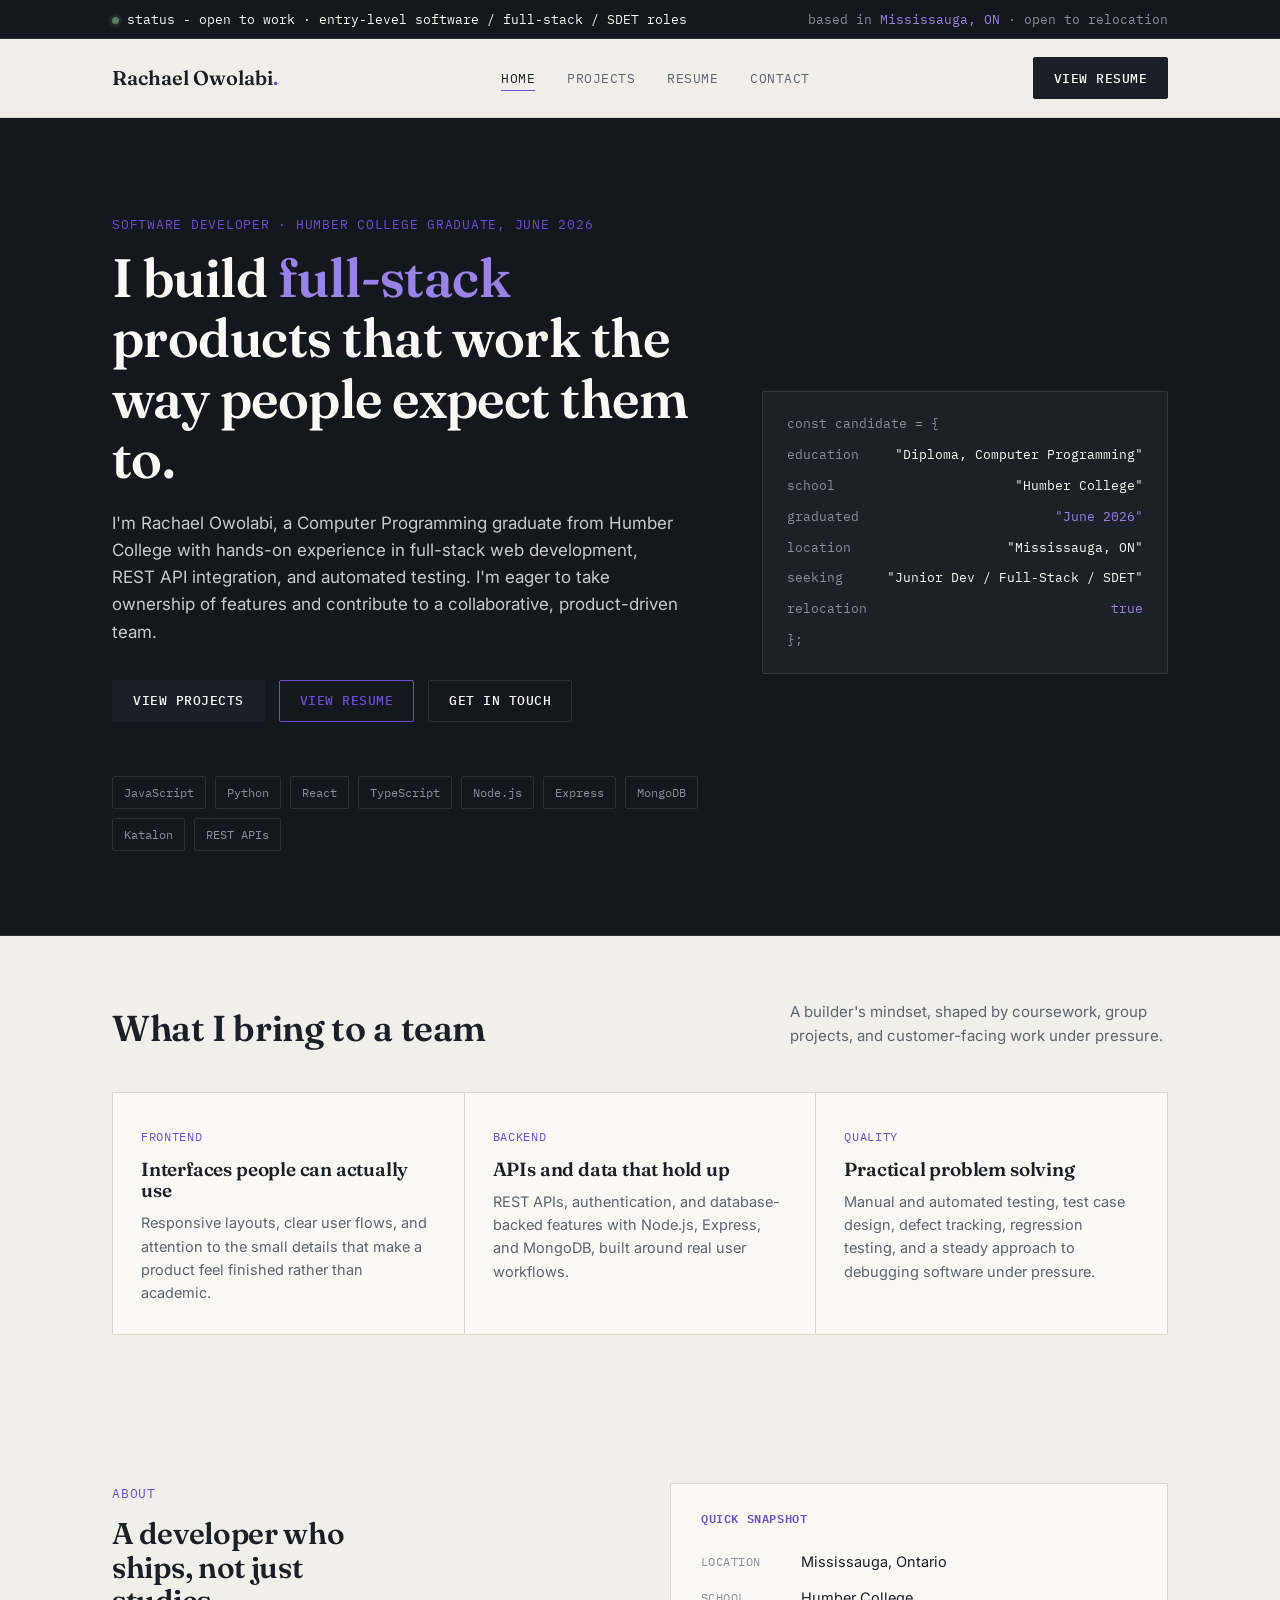
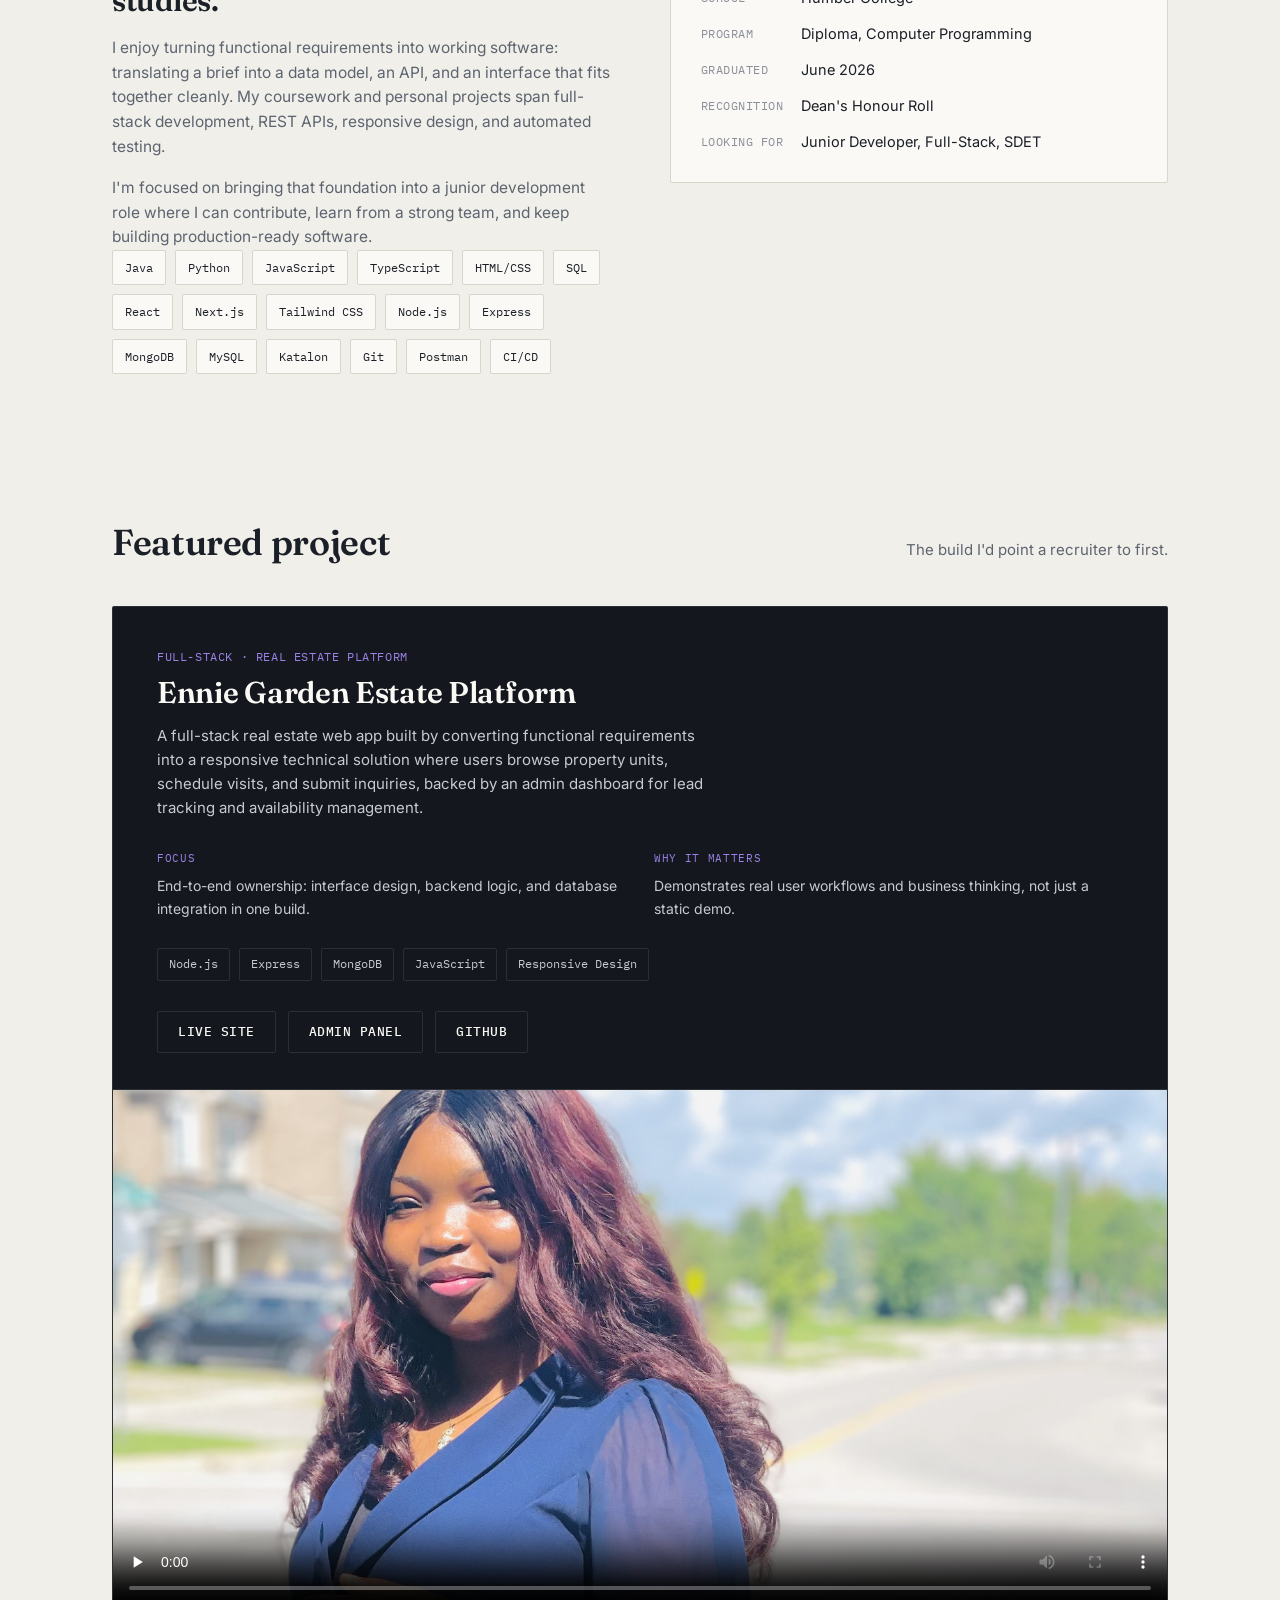
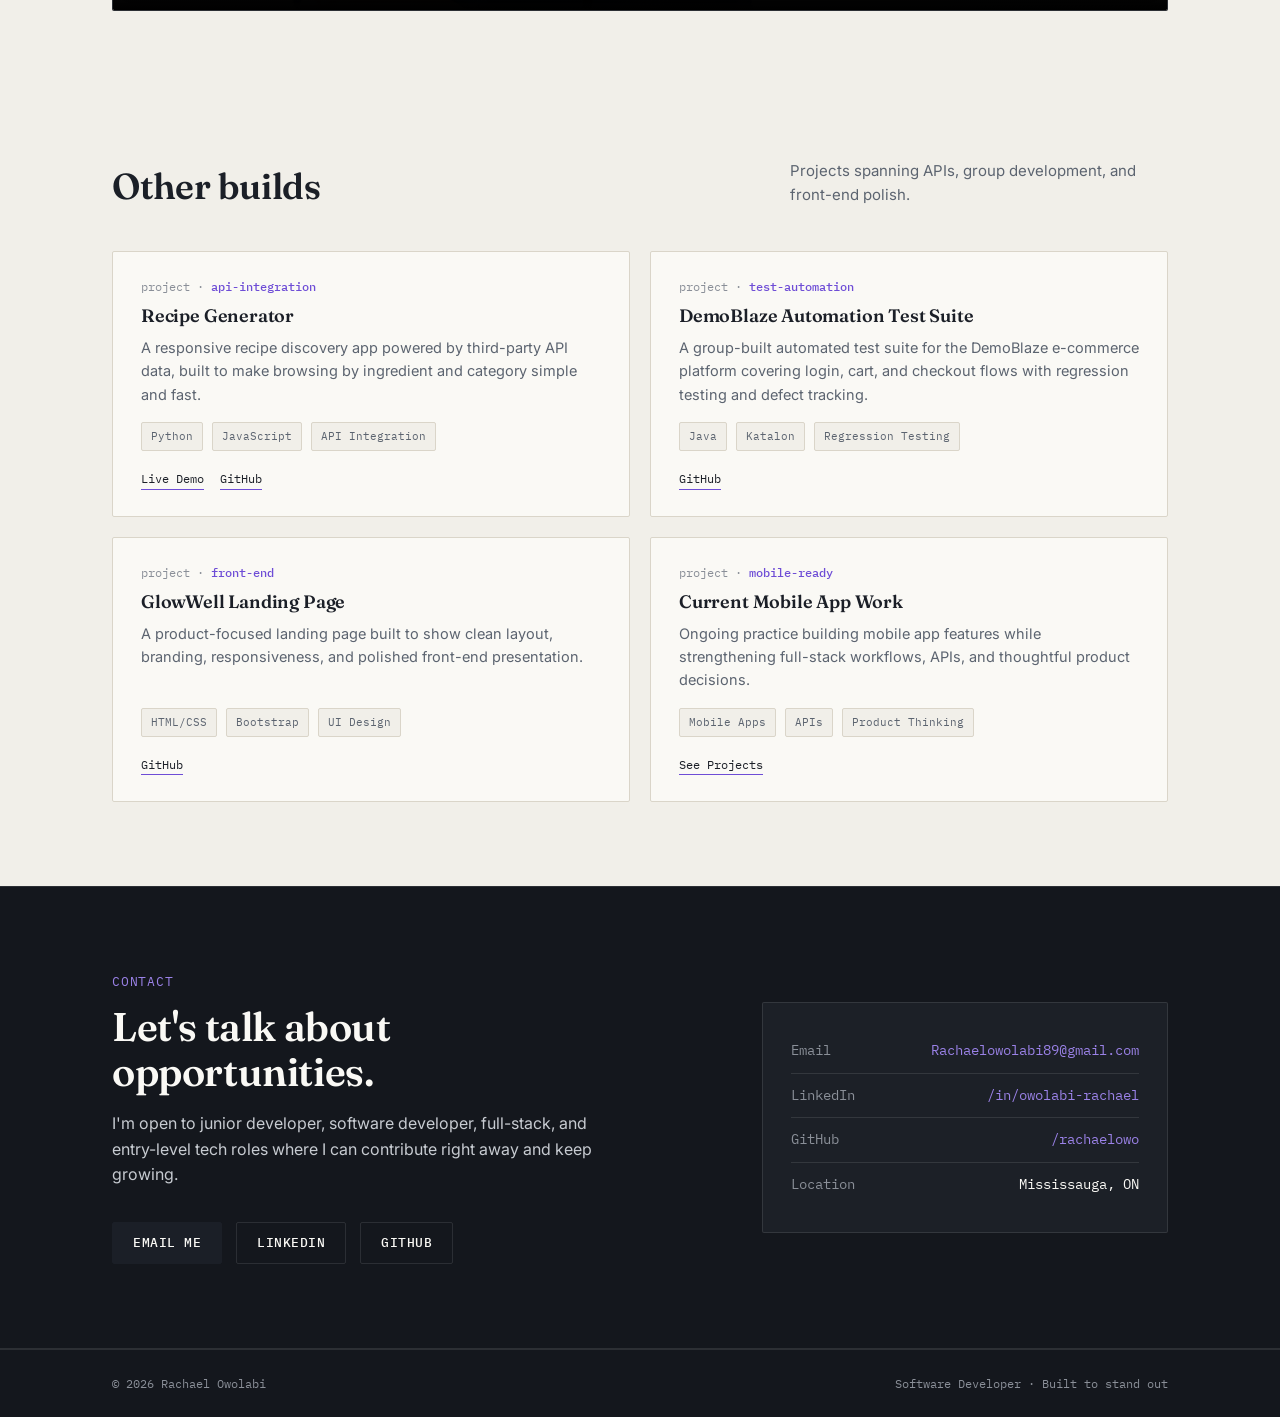
==== commit 910c7d80: "Refresh portfolio design and resume" ====
--- a/index.html
+++ b/index.html
@@ -1,377 +1,285 @@
-<!DOCTYPE html>
+<!doctype html>
 <html lang="en">
 <head>
   <meta charset="UTF-8">
   <meta name="viewport" content="width=device-width, initial-scale=1.0">
-  <title>Rachael Owolabi | Portfolio</title>
-
-  <link href="https://cdn.jsdelivr.net/npm/bootstrap@5.3.3/dist/css/bootstrap.min.css" rel="stylesheet">
-  <link rel="preconnect" href="https://fonts.googleapis.com">
-  <link rel="preconnect" href="https://fonts.gstatic.com" crossorigin>
-  <link href="https://fonts.googleapis.com/css2?family=Inter:wght@400;500;600;700;800&display=swap" rel="stylesheet">
-  <link rel="stylesheet" href="https://cdn.jsdelivr.net/npm/bootstrap-icons@1.11.3/font/bootstrap-icons.min.css">
+  <title>Rachael Owolabi | Software Developer</title>
+  <meta name="description" content="Rachael Owolabi is a software developer based in Mississauga, Ontario, with experience in full-stack web development, REST API integration, and automated testing.">
   <link rel="stylesheet" href="style.css">
 </head>
 <body>
-
-  <nav class="navbar navbar-expand-lg fixed-top">
-    <div class="container">
-      <a class="navbar-brand fw-bold" href="index.html">Rachael</a>
-
-      <button class="navbar-toggler border-0 shadow-none" type="button" data-bs-toggle="collapse" data-bs-target="#navbarNav">
-        <span class="navbar-toggler-icon"></span>
-      </button>
-
-      <div class="collapse navbar-collapse" id="navbarNav">
-        <ul class="navbar-nav ms-auto align-items-lg-center">
-          <li class="nav-item"><a class="nav-link active" href="index.html">Home</a></li>
-          <li class="nav-item"><a class="nav-link" href="Project.html">Projects</a></li>
-          <li class="nav-item"><a class="nav-link" href="Resume.html">Resume</a></li>
-          <li class="nav-item ms-lg-3 mt-3 mt-lg-0">
-            <a class="btn btn-brand" href="#contact">Hire Me</a>
-          </li>
+  <div class="statusbar">
+    <div class="wrap">
+      <span><span class="dot"></span>status - open to work · entry-level software / full-stack / SDET roles</span>
+      <span class="right">based in <span>Mississauga, ON</span> · open to relocation</span>
+    </div>
+  </div>
+
+  <header class="site">
+    <div class="wrap">
+      <a class="logo" href="index.html">Rachael Owolabi<span class="dot">.</span></a>
+      <nav class="primary" aria-label="Primary navigation">
+        <ul>
+          <li><a class="active" href="index.html">Home</a></li>
+          <li><a href="Project.html">Projects</a></li>
+          <li><a href="Resume.html">Resume</a></li>
+          <li><a href="#contact">Contact</a></li>
         </ul>
-      </div>
+      </nav>
+      <a class="btn solid" href="Resume.html">View Resume</a>
     </div>
-  </nav>
-
-  <section class="hero hero-updated">
-    <div class="container position-relative">
-      <div class="row align-items-center g-5">
-        <div class="col-lg-7">
-          <div class="hero-intro fade-up delay-1">
-            <span class="hero-intro-line"></span>
-            <p>Software developer building for web and mobile.</p>
-          </div>
-
-          <h1 class="fade-up delay-2">
-            Building polished
-            <span class="gradient-text">web and mobile experiences</span>
-            with strong full-stack thinking.
-          </h1>
-
-          <p class="fade-up delay-3">
-            I'm Rachael Owolabi, a Computer Programming student at Humber College in Mississauga, Ontario. I build responsive websites, full-stack applications, and mobile apps, and I'm currently working on a new mobile app project while continuing to grow across JavaScript, Python, React, Node.js, Express, and MongoDB.
-          </p>
-
-          <div class="hero-signal fade-up delay-4">
-            <span class="signal-pill"><i class="bi bi-phone me-2"></i>Mobile App Development</span>
-            <span class="signal-pill"><i class="bi bi-window-stack me-2"></i>Web Development</span>
-            <span class="signal-pill"><i class="bi bi-diagram-3 me-2"></i>Full-Stack Projects</span>
-          </div>
-
-          <div class="d-flex flex-wrap gap-3 fade-up delay-5">
-            <a href="Project.html" class="btn btn-brand">View Projects</a>
-            <a href="Resume.html" class="btn btn-outline-brand">View Resume</a>
-          </div>
-
-          <div class="hero-stats fade-up delay-5">
-            <div class="stat-card">
-              <h3>June 2026</h3>
-              <p class="text-muted-custom">Expected graduation in Computer Programming</p>
-            </div>
-
-            <div class="stat-card">
-              <h3>Honour Roll</h3>
-              <p class="text-muted-custom">Dean's Honour Roll for strong academic performance</p>
-            </div>
-
-            <div class="stat-card">
-              <h3>Web + Apps</h3>
-              <p class="text-muted-custom">Building across websites, mobile apps, APIs, and backend systems</p>
-            </div>
-          </div>
-        </div>
-
-        <div class="col-lg-5">
-          <div class="hero-image-wrap zoom-in delay-3">
-            <div class="hero-image-ring"></div>
-            <img src="images/CEO.JPG" alt="Rachael Owolabi" class="hero-image">
-          </div>
-
-          <div class="hero-card glass-card fade-up delay-4 mt-4">
-            <p class="eyebrow mb-2">Current Focus</p>
-            <h4 class="mb-3">Turning project ideas into polished technical solutions.</h4>
-            <ul>
-              <li>Responsive web interfaces with thoughtful layout and user flow</li>
-              <li>Mobile app development alongside backend and API work</li>
-              <li>Team collaboration, communication, and problem solving under pressure</li>
-            </ul>
-
-            <div class="mt-4 d-flex flex-wrap gap-2">
-              <span class="tag-pill">JavaScript</span>
-              <span class="tag-pill">Python</span>
-              <span class="tag-pill">React</span>
-              <span class="tag-pill">Mobile Apps</span>
-              <span class="tag-pill">Node.js</span>
-              <span class="tag-pill">Express</span>
-              <span class="tag-pill">MongoDB</span>
-              <span class="tag-pill">REST APIs</span>
-            </div>
-          </div>
-        </div>
-      </div>
-    </div>
-  </section>
-
-  <section id="about">
-    <div class="container">
-      <div class="row g-4 align-items-center">
-        <div class="col-lg-7">
-          <span class="section-tag">About Me</span>
-          <h2 class="section-title">A student developer with a builder's mindset.</h2>
-          <p class="section-copy">
-            I enjoy translating functional requirements into clear technical solutions. My work combines responsive design, app thinking, practical development decisions, and a focus on making digital products feel modern, usable, and production-ready instead of just academic.
-          </p>
-        </div>
-
-        <div class="col-lg-5">
-          <div class="info-panel">
-            <h5 class="mb-3">Quick Snapshot</h5>
-            <p class="text-muted-custom mb-2"><strong class="text-white">Location:</strong> Mississauga, Ontario</p>
-            <p class="text-muted-custom mb-2"><strong class="text-white">School:</strong> Humber College</p>
-            <p class="text-muted-custom mb-2"><strong class="text-white">Program:</strong> Advanced Diploma in Computer Programming</p>
-            <p class="text-muted-custom mb-2"><strong class="text-white">Expected Graduation:</strong> June 2026</p>
-            <p class="text-muted-custom mb-0"><strong class="text-white">Recognition:</strong> Dean's Honour Roll</p>
-          </div>
-        </div>
-      </div>
-
-      <div class="highlight-grid mt-5">
-        <div class="glass-card">
-          <h5>Technical Foundation</h5>
-          <p class="text-muted-custom mb-0">
-            Comfortable with Java, Python, JavaScript, HTML, CSS, SQL, React, Node.js, Express, MongoDB, MySQL, Git, and Postman.
-          </p>
-        </div>
-
-        <div class="glass-card">
-          <h5>Professional Strengths</h5>
-          <p class="text-muted-custom mb-0">
-            Strong communication, collaboration, adaptability, and problem solving shaped by both project work and customer-facing experience.
-          </p>
-        </div>
-
-        <div class="glass-card">
-          <h5>Growth Direction</h5>
-          <p class="text-muted-custom mb-0">
-            Continuing to strengthen full-stack development while growing my experience in mobile apps, modern workflows, APIs, and secure software practices.
-          </p>
-        </div>
-      </div>
-    </div>
-  </section>
-
-  <section id="featured-projects">
-    <div class="container">
-      <div class="d-flex flex-column flex-lg-row align-items-lg-end justify-content-between gap-3 mb-5">
+  </header>
+
+  <main>
+    <section class="hero">
+      <div class="wrap grid">
         <div>
-          <span class="section-tag">Featured Website</span>
-          <h2 class="section-title">Ennie Estate Website</h2>
-          <p class="section-copy">
-            This is the project I want recruiters to notice first. It shows my ability to turn business requirements into a full-stack web experience with user-facing flows, data handling, and an admin side for ongoing management.
-          </p>
-        </div>
-        <a href="Project.html" class="btn btn-outline-brand">See All Projects</a>
-      </div>
-
-      <div class="feature-showcase">
-        <div class="feature-copy glass-card">
-          <div class="featured-badge">Featured Full-Stack Website</div>
-          <h3>Real estate platform with property browsing, visit booking, and lead management.</h3>
-          <p class="text-muted-custom">
-            I built this project with Node.js, Express, MongoDB, HTML, CSS, and JavaScript. Users can explore property units, schedule visits, and submit inquiries through a clean responsive interface, while the admin dashboard supports lead tracking and property availability updates.
-          </p>
-
-          <div class="feature-points">
-            <div class="mini-point">
-              <span class="mini-point-label">Focus</span>
-              <p>Full-stack ownership from interface design to backend logic and database integration.</p>
-            </div>
-            <div class="mini-point">
-              <span class="mini-point-label">Value</span>
-              <p>Demonstrates practical problem solving, business thinking, and a real user workflow.</p>
-            </div>
-          </div>
-
-          <div class="project-meta mt-4">
-            <span class="tag-pill">Node.js</span>
-            <span class="tag-pill">Express</span>
-            <span class="tag-pill">MongoDB</span>
-            <span class="tag-pill">JavaScript</span>
-            <span class="tag-pill">Responsive Design</span>
-          </div>
-
-          <div class="project-links mt-4">
-            <a href="https://estate-garden-estate.onrender.com/" target="_blank" class="btn btn-brand">Live Site</a>
-            <a href="https://estate-garden-estate.onrender.com/admin-login.html" target="_blank" class="btn btn-outline-brand">Admin Panel</a>
-            <a href="https://github.com/rachaelowo/Estate-website" target="_blank" class="btn btn-outline-brand">GitHub</a>
-          </div>
-        </div>
-
-        <div class="feature-media project-card">
-          <div class="project-media">
-            <video controls>
+          <div class="eyebrow">software developer · humber college graduate, june 2026</div>
+          <h1>I build <em>full-stack</em> products that work the way people expect them to.</h1>
+          <p class="lede">I'm Rachael Owolabi, a Computer Programming graduate from Humber College with hands-on experience in full-stack web development, REST API integration, and automated testing. I'm eager to take ownership of features and contribute to a collaborative, product-driven team.</p>
+          <div class="actions">
+            <a class="btn solid" href="Project.html">View Projects</a>
+            <a class="btn brass" href="Resume.html">View Resume</a>
+            <a class="btn ghost" href="#contact">Get in Touch</a>
+          </div>
+          <div class="stackline">
+            <span>JavaScript</span>
+            <span>Python</span>
+            <span>React</span>
+            <span>TypeScript</span>
+            <span>Node.js</span>
+            <span>Express</span>
+            <span>MongoDB</span>
+            <span>Katalon</span>
+            <span>REST APIs</span>
+          </div>
+        </div>
+
+        <div class="statobj">
+          <div class="line0">const candidate = {</div>
+          <dl>
+            <dt>education</dt><dd>"Diploma, Computer Programming"</dd>
+            <dt>school</dt><dd>"Humber College"</dd>
+            <dt>graduated</dt><dd class="accent">"June 2026"</dd>
+            <dt>location</dt><dd>"Mississauga, ON"</dd>
+            <dt>seeking</dt><dd>"Junior Dev / Full-Stack / SDET"</dd>
+            <dt>relocation</dt><dd class="accent">true</dd>
+          </dl>
+          <div class="close">};</div>
+        </div>
+      </div>
+    </section>
+
+    <section class="tight">
+      <div class="wrap">
+        <div class="section-head">
+          <h2>What I bring to a team</h2>
+          <p class="sub">A builder's mindset, shaped by coursework, group projects, and customer-facing work under pressure.</p>
+        </div>
+
+        <div class="focusgrid">
+          <div class="cell">
+            <span class="tag">Frontend</span>
+            <h3>Interfaces people can actually use</h3>
+            <p>Responsive layouts, clear user flows, and attention to the small details that make a product feel finished rather than academic.</p>
+          </div>
+          <div class="cell">
+            <span class="tag">Backend</span>
+            <h3>APIs and data that hold up</h3>
+            <p>REST APIs, authentication, and database-backed features with Node.js, Express, and MongoDB, built around real user workflows.</p>
+          </div>
+          <div class="cell">
+            <span class="tag">Quality</span>
+            <h3>Practical problem solving</h3>
+            <p>Manual and automated testing, test case design, defect tracking, regression testing, and a steady approach to debugging software under pressure.</p>
+          </div>
+        </div>
+      </div>
+    </section>
+
+    <section>
+      <div class="wrap about-grid">
+        <div>
+          <div class="eyebrow">about</div>
+          <h2 style="font-size:30px;max-width:14ch;margin-bottom:18px;">A developer who ships, not just studies.</h2>
+          <p>I enjoy turning functional requirements into working software: translating a brief into a data model, an API, and an interface that fits together cleanly. My coursework and personal projects span full-stack development, REST APIs, responsive design, and automated testing.</p>
+          <p style="margin-top:16px;">I'm focused on bringing that foundation into a junior development role where I can contribute, learn from a strong team, and keep building production-ready software.</p>
+          <div class="chiprow">
+            <span class="chip">Java</span>
+            <span class="chip">Python</span>
+            <span class="chip">JavaScript</span>
+            <span class="chip">TypeScript</span>
+            <span class="chip">HTML/CSS</span>
+            <span class="chip">SQL</span>
+            <span class="chip">React</span>
+            <span class="chip">Next.js</span>
+            <span class="chip">Tailwind CSS</span>
+            <span class="chip">Node.js</span>
+            <span class="chip">Express</span>
+            <span class="chip">MongoDB</span>
+            <span class="chip">MySQL</span>
+            <span class="chip">Katalon</span>
+            <span class="chip">Git</span>
+            <span class="chip">Postman</span>
+            <span class="chip">CI/CD</span>
+          </div>
+        </div>
+
+        <div class="panel snapshot">
+          <h3 style="font-family:'IBM Plex Mono',monospace;text-transform:uppercase;font-size:12px;letter-spacing:.05em;color:var(--brass);margin-bottom:4px;">Quick Snapshot</h3>
+          <dl>
+            <dt>Location</dt><dd>Mississauga, Ontario</dd>
+            <dt>School</dt><dd>Humber College</dd>
+            <dt>Program</dt><dd>Diploma, Computer Programming</dd>
+            <dt>Graduated</dt><dd>June 2026</dd>
+            <dt>Recognition</dt><dd>Dean's Honour Roll</dd>
+            <dt>Looking for</dt><dd>Junior Developer, Full-Stack, SDET</dd>
+          </dl>
+        </div>
+      </div>
+    </section>
+
+    <section class="tight">
+      <div class="wrap">
+        <div class="section-head">
+          <h2>Featured project</h2>
+          <p class="sub">The build I'd point a recruiter to first.</p>
+        </div>
+
+        <div class="feature">
+          <div class="top">
+            <div class="meta-row">
+              <span class="mono" style="font-size:12px;color:var(--brass-bright);text-transform:uppercase;letter-spacing:.05em;">Full-stack · real estate platform</span>
+            </div>
+            <h3>Ennie Garden Estate Platform</h3>
+            <p>A full-stack real estate web app built by converting functional requirements into a responsive technical solution where users browse property units, schedule visits, and submit inquiries, backed by an admin dashboard for lead tracking and availability management.</p>
+            <div class="colsplit">
+              <div>
+                <div class="k">Focus</div>
+                <p>End-to-end ownership: interface design, backend logic, and database integration in one build.</p>
+              </div>
+              <div>
+                <div class="k">Why it matters</div>
+                <p>Demonstrates real user workflows and business thinking, not just a static demo.</p>
+              </div>
+            </div>
+            <div class="tagrow">
+              <span>Node.js</span>
+              <span>Express</span>
+              <span>MongoDB</span>
+              <span>JavaScript</span>
+              <span>Responsive Design</span>
+            </div>
+            <div class="links">
+              <a class="btn ghost" href="https://estate-garden-estate.onrender.com/" target="_blank" rel="noopener">Live Site</a>
+              <a class="btn ghost" href="https://estate-garden-estate.onrender.com/admin-login.html" target="_blank" rel="noopener">Admin Panel</a>
+              <a class="btn ghost" href="https://github.com/rachaelowo/Estate-website" target="_blank" rel="noopener">GitHub</a>
+            </div>
+          </div>
+          <div class="media">
+            <video controls preload="none" poster="images/CEO.JPG">
               <source src="videos/Ennie estate project.mp4" type="video/mp4">
             </video>
           </div>
-          <div class="project-body">
-            <h4>Why it stands out</h4>
-            <p>
-              The project combines a polished front end with real backend functionality, making it a strong example of the kind of software product work I want to keep doing professionally.
-            </p>
-            <div class="project-meta">
-              <span class="tag-pill">Scheduling Flow</span>
-              <span class="tag-pill">Inquiry Forms</span>
-              <span class="tag-pill">Admin Dashboard</span>
-            </div>
-          </div>
-        </div>
-      </div>
-
-      <div class="row g-4 mt-3">
-        <div class="col-lg-4">
-          <div class="project-card h-100">
-            <div class="project-body">
-              <h4>Recipe Generator</h4>
-              <p>
-                Responsive recipe discovery app powered by third-party API data, built to make browsing by ingredient and category simple and clear.
-              </p>
-              <div class="project-meta">
-                <span class="tag-pill">Python</span>
-                <span class="tag-pill">API Integration</span>
-              </div>
-            </div>
-          </div>
-        </div>
-
-        <div class="col-lg-4">
-          <div class="project-card h-100">
-            <div class="project-body">
-              <h4>Movies Project</h4>
-              <p>
-                Group-built movie management application with CRUD operations, authentication, dynamic rendering, and database-backed content.
-              </p>
-              <div class="project-meta">
-                <span class="tag-pill">Node.js</span>
-                <span class="tag-pill">MongoDB</span>
-              </div>
-            </div>
-          </div>
-        </div>
-
-        <div class="col-lg-4">
-          <div class="project-card h-100">
-            <div class="project-body">
-              <h4>GlowWell Landing Page</h4>
-              <p>
-                Front-end branding and layout project created to show visual presentation, spacing, consistency, and polished responsive design.
-              </p>
-              <div class="project-meta">
-                <span class="tag-pill">Bootstrap</span>
-                <span class="tag-pill">UI Design</span>
-              </div>
-            </div>
-          </div>
-        </div>
-      </div>
-    </div>
-  </section>
-
-  <section id="skills">
-    <div class="container">
-      <span class="section-tag">Skills & Experience</span>
-      <h2 class="section-title">What I can bring to a team.</h2>
-      <p class="section-copy">
-        My resume combines technical learning with real teamwork experience, which helps me approach software work with both structure and adaptability.
-      </p>
-
-      <div class="resume-grid mt-5">
-        <div class="resume-card">
-          <h5>Technical Skills</h5>
-          <ul>
-            <li>Languages: Java, Python, JavaScript, HTML, CSS, SQL</li>
-            <li>Frameworks and tools: React, Bootstrap, Django, Node.js, Express, Git, GitHub, VS Code, Postman</li>
-            <li>Databases: MongoDB, MySQL</li>
-            <li>Other: REST APIs, responsive design, mobile app development, Figma, Linux basics, Agile and SDLC awareness</li>
-          </ul>
-        </div>
-
-        <div class="resume-card">
-          <h5>Work Experience</h5>
-          <ul>
-            <li><strong>Event Staff, BBW International</strong> - May 2025 to present</li>
-            <li>Coordinate with teams in fast-paced environments and solve on-site problems quickly</li>
-            <li>Support guests and operations with professionalism, communication, and a results-focused mindset</li>
-          </ul>
-        </div>
-      </div>
-    </div>
-  </section>
-
-  <section id="contact">
-    <div class="container">
-      <span class="section-tag">Contact</span>
-      <h2 class="section-title">Let's talk about opportunities.</h2>
-      <p class="section-copy">
-        I'm open to junior developer, software developer, and entry-level tech opportunities where I can contribute strongly and keep growing.
-      </p>
-
-      <div class="contact-grid mt-5">
-        <div class="contact-card">
-          <h5 class="mb-3">Get in Touch</h5>
-          <p class="text-muted-custom">Email or LinkedIn is the fastest way to reach me.</p>
-
-          <div class="d-flex flex-column gap-3 mt-4">
-            <a href="mailto:Rachaelowolabi89@gmail.com"><i class="bi bi-envelope me-2"></i>Rachaelowolabi89@gmail.com</a>
-            <a href="https://www.linkedin.com/in/owolabi-rachael" target="_blank"><i class="bi bi-linkedin me-2"></i>LinkedIn Profile</a>
-            <a href="https://github.com/rachaelowo" target="_blank"><i class="bi bi-github me-2"></i>GitHub Portfolio</a>
-          </div>
-        </div>
-
-        <div class="contact-card">
-          <h5 class="mb-3">Quick Message</h5>
-          <form action="mailto:Rachaelowolabi89@gmail.com" method="post" enctype="text/plain">
-            <div class="row g-3">
-              <div class="col-12">
-                <input type="text" class="form-control" placeholder="Your name" name="name">
-              </div>
-              <div class="col-12">
-                <input type="email" class="form-control" placeholder="Your email" name="email">
-              </div>
-              <div class="col-12">
-                <textarea class="form-control" rows="5" placeholder="Tell me about the role or opportunity" name="message"></textarea>
-              </div>
-            </div>
-            <button type="submit" class="btn btn-brand mt-3">Send Message</button>
-          </form>
-        </div>
-      </div>
-    </div>
-  </section>
+        </div>
+      </div>
+    </section>
+
+    <section>
+      <div class="wrap">
+        <div class="section-head">
+          <h2>Other builds</h2>
+          <p class="sub">Projects spanning APIs, group development, and front-end polish.</p>
+        </div>
+
+        <div class="commitgrid">
+          <div class="commit">
+            <div class="hash">project · <b>api-integration</b></div>
+            <h4>Recipe Generator</h4>
+            <p>A responsive recipe discovery app powered by third-party API data, built to make browsing by ingredient and category simple and fast.</p>
+            <div class="tagrow"><span>Python</span><span>JavaScript</span><span>API Integration</span></div>
+            <div class="links">
+              <a href="https://recipes-generator-nfoy.onrender.com/" target="_blank" rel="noopener">Live Demo</a>
+              <a href="https://github.com/rachaelowo/Recipe-generator" target="_blank" rel="noopener">GitHub</a>
+            </div>
+          </div>
+
+          <div class="commit">
+            <div class="hash">project · <b>test-automation</b></div>
+            <h4>DemoBlaze Automation Test Suite</h4>
+            <p>A group-built automated test suite for the DemoBlaze e-commerce platform covering login, cart, and checkout flows with regression testing and defect tracking.</p>
+            <div class="tagrow"><span>Java</span><span>Katalon</span><span>Regression Testing</span></div>
+            <div class="links">
+              <a href="https://github.com/rachaelowo/DemoBlaze_AutoTest_Group7/tree/Rachael/Group7_DemoBlaze_AutoTest" target="_blank" rel="noopener">GitHub</a>
+            </div>
+          </div>
+
+          <div class="commit">
+            <div class="hash">project · <b>front-end</b></div>
+            <h4>GlowWell Landing Page</h4>
+            <p>A product-focused landing page built to show clean layout, branding, responsiveness, and polished front-end presentation.</p>
+            <div class="tagrow"><span>HTML/CSS</span><span>Bootstrap</span><span>UI Design</span></div>
+            <div class="links">
+              <a href="https://github.com/rachaelowo/Glowwell" target="_blank" rel="noopener">GitHub</a>
+            </div>
+          </div>
+
+          <div class="commit">
+            <div class="hash">project · <b>mobile-ready</b></div>
+            <h4>Current Mobile App Work</h4>
+            <p>Ongoing practice building mobile app features while strengthening full-stack workflows, APIs, and thoughtful product decisions.</p>
+            <div class="tagrow"><span>Mobile Apps</span><span>APIs</span><span>Product Thinking</span></div>
+            <div class="links">
+              <a href="Project.html">See Projects</a>
+            </div>
+          </div>
+        </div>
+      </div>
+    </section>
+
+    <section id="contact" class="contact">
+      <div class="wrap grid">
+        <div>
+          <div class="eyebrow" style="color:var(--brass-bright);">contact</div>
+          <h2>Let's talk about opportunities.</h2>
+          <p>I'm open to junior developer, software developer, full-stack, and entry-level tech roles where I can contribute right away and keep growing.</p>
+          <div class="actions">
+            <a class="btn solid" href="mailto:Rachaelowolabi89@gmail.com">Email Me</a>
+            <a class="btn ghost" href="https://www.linkedin.com/in/owolabi-rachael" target="_blank" rel="noopener">LinkedIn</a>
+            <a class="btn ghost" href="https://github.com/rachaelowo" target="_blank" rel="noopener">GitHub</a>
+          </div>
+        </div>
+        <div class="channels">
+          <div class="row"><span>Email</span><a href="mailto:Rachaelowolabi89@gmail.com">Rachaelowolabi89@gmail.com</a></div>
+          <div class="row"><span>LinkedIn</span><a href="https://www.linkedin.com/in/owolabi-rachael" target="_blank" rel="noopener">/in/owolabi-rachael</a></div>
+          <div class="row"><span>GitHub</span><a href="https://github.com/rachaelowo" target="_blank" rel="noopener">/rachaelowo</a></div>
+          <div class="row"><span>Location</span><span>Mississauga, ON</span></div>
+        </div>
+      </div>
+    </section>
+  </main>
 
   <footer>
-    <div class="container d-flex flex-column flex-md-row justify-content-between align-items-center gap-2">
-      <p class="mb-0">&copy; <span id="year"></span> Rachael Owolabi. Built to stand out.</p>
-      <p class="mb-0">Computer Programming Student | Junior Developer Portfolio</p>
+    <div class="wrap">
+      <span>© 2026 Rachael Owolabi</span>
+      <span>Software Developer · Built to stand out</span>
     </div>
   </footer>
-
-  <script src="https://cdn.jsdelivr.net/npm/bootstrap@5.3.3/dist/js/bootstrap.bundle.min.js"></script>
   <script>
-    document.getElementById("year").textContent = new Date().getFullYear();
-
-    const observer = new IntersectionObserver((entries) => {
+    document.body.classList.add("loaded");
+
+    const revealObserver = new IntersectionObserver((entries) => {
       entries.forEach((entry) => {
         if (entry.isIntersecting) {
           entry.target.classList.add("is-visible");
+          revealObserver.unobserve(entry.target);
         }
       });
-    }, { threshold: 0.18 });
-
-    document.querySelectorAll(".glass-card, .project-card, .resume-card, .timeline-card, .stat-card, .info-panel, .contact-card").forEach((element) => {
+    }, { threshold: 0.14 });
+
+    document.querySelectorAll(".section-head, .focusgrid .cell, .about-grid > *, .snapshot, .feature, .commit, .contact .grid > *").forEach((element) => {
       element.classList.add("reveal");
-      observer.observe(element);
+      revealObserver.observe(element);
     });
   </script>
 </body>
--- a/style.css
+++ b/style.css
@@ -1,15 +1,24 @@
+@import url("https://fonts.googleapis.com/css2?family=Fraunces:opsz,wght@9..144,400;9..144,500;9..144,600;9..144,700&family=Inter:wght@400;500;600&family=IBM+Plex+Mono:wght@400;500&display=swap");
+
 :root {
-  --bg: #0b1020;
-  --bg-soft: #121a31;
-  --surface: rgba(18, 26, 49, 0.78);
-  --surface-strong: #151f3c;
-  --card-border: rgba(255, 255, 255, 0.08);
-  --text: #edf2ff;
-  --muted: #b8c2e4;
-  --accent: #8b5cf6;
-  --accent-2: #22d3ee;
-  --accent-3: #f472b6;
-  --shadow: 0 20px 50px rgba(0, 0, 0, 0.28);
+  --ink: #1b1f27;
+  --graphite: #14171d;
+  --graphite-2: #1c2027;
+  --paper: #f1efe9;
+  --paper-raised: #faf9f5;
+  --slate: #5c6470;
+  --slate-dim: #8a8f98;
+  --brass: #6e4dd6;
+  --brass-bright: #9b82e8;
+  --line: #dad5c9;
+  --line-dark: rgba(255, 255, 255, 0.1);
+  --good: #5c7a5e;
+  --radius: 2px;
+  --max: 1120px;
+}
+
+* {
+  box-sizing: border-box;
 }
 
 html {
@@ -17,1001 +26,1346 @@
 }
 
 body {
-  font-family: "Inter", "Segoe UI", Arial, sans-serif;
-  line-height: 1.65;
-  background:
-    radial-gradient(circle at top left, rgba(139, 92, 246, 0.22), transparent 28%),
-    radial-gradient(circle at top right, rgba(34, 211, 238, 0.16), transparent 24%),
-    linear-gradient(180deg, #09101d 0%, #0b1020 45%, #0f172a 100%);
-  color: var(--text);
+  margin: 0;
+  background: var(--paper);
+  color: var(--ink);
+  font-family: "Inter", -apple-system, BlinkMacSystemFont, "Segoe UI", sans-serif;
+  font-size: 16px;
+  line-height: 1.6;
+  -webkit-font-smoothing: antialiased;
   overflow-x: hidden;
 }
 
-a {
-  text-decoration: none;
+body.loaded .site {
+  animation: slideDown 0.58s ease both;
 }
 
 img,
 video {
+  display: block;
   max-width: 100%;
 }
 
-section {
-  padding: 90px 0;
-}
-
-.text-muted-custom {
-  color: var(--muted);
-}
-
-.section-tag {
-  display: inline-flex;
+a {
+  color: inherit;
+  text-decoration: none;
+  overflow-wrap: break-word;
+}
+
+p {
+  margin: 0;
+}
+
+h1,
+h2,
+h3,
+h4,
+h5 {
+  margin: 0;
+  font-family: "Fraunces", Georgia, serif;
+  font-weight: 600;
+  line-height: 1.12;
+  letter-spacing: -0.01em;
+}
+
+ul {
+  margin-bottom: 0;
+}
+
+.wrap {
+  max-width: var(--max);
+  margin: 0 auto;
+  padding: 0 32px;
+}
+
+.mono {
+  font-family: "IBM Plex Mono", Consolas, monospace;
+  letter-spacing: 0.02em;
+}
+
+.statusbar {
+  background: var(--graphite);
+  color: var(--paper-raised);
+  font-family: "IBM Plex Mono", Consolas, monospace;
+  font-size: 12.5px;
+  padding: 9px 0;
+  border-bottom: 1px solid var(--line-dark);
+  overflow: hidden;
+}
+
+.statusbar .wrap {
+  display: flex;
+  justify-content: space-between;
   align-items: center;
-  gap: 8px;
-  padding: 8px 14px;
-  border-radius: 999px;
-  background: rgba(255, 255, 255, 0.06);
-  border: 1px solid rgba(255, 255, 255, 0.08);
-  color: #dbe4ff;
-  font-size: 0.88rem;
-  letter-spacing: 0.02em;
-  margin-bottom: 18px;
-}
-
-.section-title {
-  font-size: clamp(2rem, 4vw, 3rem);
-  font-weight: 800;
-  letter-spacing: -0.03em;
-  margin-bottom: 14px;
-}
-
-.section-copy {
-  color: var(--muted);
-  max-width: 720px;
-}
-
-.navbar {
-  background: rgba(9, 16, 29, 0.72) !important;
+  gap: 24px;
+}
+
+.statusbar .dot {
+  display: inline-block;
+  width: 7px;
+  height: 7px;
+  margin-right: 8px;
+  border-radius: 50%;
+  background: var(--good);
+  box-shadow: 0 0 0 3px rgba(92, 122, 94, 0.18);
+  animation: statusPulse 2.6s ease-in-out infinite;
+}
+
+.statusbar .right {
+  color: var(--slate-dim);
+}
+
+.statusbar .right span {
+  color: var(--brass-bright);
+}
+
+.site {
+  position: sticky;
+  top: 0;
+  z-index: 50;
+  background: rgba(241, 239, 233, 0.94);
+  border-bottom: 1px solid var(--line);
   backdrop-filter: blur(16px);
-  border-bottom: 1px solid rgba(255, 255, 255, 0.08);
-}
-
-.navbar-brand {
-  color: #fff !important;
-  font-size: 1.25rem;
+}
+
+.site .wrap {
+  display: flex;
+  align-items: center;
+  justify-content: space-between;
+  gap: 24px;
+  padding-top: 18px;
+  padding-bottom: 18px;
+}
+
+.logo {
+  font-family: "Fraunces", Georgia, serif;
+  font-size: 20px;
+  font-weight: 600;
+  white-space: nowrap;
+}
+
+.logo .dot {
+  color: var(--brass);
+}
+
+.primary ul {
+  display: flex;
+  gap: 32px;
+  padding: 0;
+  margin: 0;
+  list-style: none;
+  font-family: "IBM Plex Mono", Consolas, monospace;
+  font-size: 12.5px;
   letter-spacing: 0.04em;
-}
-
-.navbar-brand span {
-  color: var(--accent-2);
-}
-
-.navbar-toggler {
-  padding: 6px 10px;
-}
-
-.navbar-toggler:focus {
-  box-shadow: none;
-}
-
-.navbar-toggler-icon {
-  filter: invert(1);
-}
-
-.nav-link {
-  position: relative;
-  color: rgba(255, 255, 255, 0.8) !important;
-  font-weight: 500;
-  margin-left: 10px;
-  transition: color 0.3s ease;
-}
-
-.nav-link:hover,
-.nav-link.active {
-  color: #fff !important;
-}
-
-.nav-link::after {
-  content: "";
-  position: absolute;
-  left: 0;
-  bottom: -4px;
-  width: 0;
-  height: 2px;
-  background: linear-gradient(135deg, var(--accent), var(--accent-2));
-  transition: width 0.3s ease;
-}
-
-.nav-link:hover::after,
-.nav-link.active::after {
-  width: 100%;
-}
-
+  text-transform: uppercase;
+}
+
+.primary a {
+  color: var(--slate);
+  padding-bottom: 4px;
+  border-bottom: 1px solid transparent;
+  transition: color 0.15s ease, border-color 0.15s ease;
+}
+
+.primary a:hover,
+.primary a.active {
+  color: var(--ink);
+  border-bottom-color: var(--brass);
+}
+
+.btn,
 .btn-brand,
-.btn-outline-brand,
-.btn-ghost {
-  border-radius: 999px;
-  padding: 12px 22px;
-  font-weight: 600;
-  transition: 0.25s ease;
+.btn-outline-brand {
   display: inline-flex;
   align-items: center;
   justify-content: center;
-}
-
+  gap: 8px;
+  min-height: 42px;
+  padding: 11px 20px;
+  border: 1px solid var(--ink);
+  border-radius: var(--radius);
+  background: transparent;
+  color: var(--ink);
+  font-family: "IBM Plex Mono", Consolas, monospace;
+  font-size: 12.5px;
+  font-weight: 500;
+  letter-spacing: 0.04em;
+  line-height: 1.2;
+  text-transform: uppercase;
+  transition: background 0.15s ease, color 0.15s ease, border-color 0.15s ease, transform 0.2s ease, box-shadow 0.2s ease;
+}
+
+.btn:hover,
+.btn-brand:hover,
+.btn-outline-brand:hover {
+  background: var(--ink);
+  color: var(--paper-raised);
+  border-color: var(--ink);
+  transform: translateY(-2px);
+  box-shadow: 0 10px 24px rgba(20, 23, 29, 0.14);
+}
+
+.btn.solid,
 .btn-brand {
-  color: #fff;
-  border: none;
-  background: linear-gradient(135deg, var(--accent), var(--accent-2));
-  box-shadow: 0 12px 24px rgba(34, 211, 238, 0.16);
-}
-
+  background: var(--ink);
+  color: var(--paper-raised);
+  border-color: var(--ink);
+}
+
+.btn.solid:hover,
 .btn-brand:hover {
-  transform: translateY(-2px);
-  color: #fff;
-}
-
+  background: var(--brass);
+  color: var(--graphite);
+  border-color: var(--brass);
+}
+
+.btn.brass,
 .btn-outline-brand {
-  border: 1px solid rgba(255, 255, 255, 0.18);
-  color: #fff;
-  background: rgba(255, 255, 255, 0.04);
-}
-
+  border-color: var(--brass);
+  color: var(--brass);
+}
+
+.btn.brass:hover,
 .btn-outline-brand:hover {
-  background: rgba(255, 255, 255, 0.08);
-  color: #fff;
-}
-
-.btn-ghost {
-  border: 1px solid rgba(255, 255, 255, 0.18);
-  color: #fff;
-  background: transparent;
-}
-
-.btn-ghost:hover {
-  background: rgba(255, 255, 255, 0.08);
-  color: #fff;
+  background: var(--brass);
+  color: var(--graphite);
+  border-color: var(--brass);
+}
+
+.btn.ghost {
+  border-color: var(--line-dark);
+  color: var(--paper-raised);
+}
+
+.btn.ghost:hover {
+  background: var(--paper-raised);
+  color: var(--graphite);
+  border-color: var(--paper-raised);
+}
+
+section {
+  padding: 84px 0;
+}
+
+section.tight {
+  padding: 64px 0;
+}
+
+.hero,
+.pagehero,
+.contact {
+  background: var(--graphite);
+  color: var(--paper-raised);
+  border-bottom: 1px solid var(--line-dark);
 }
 
 .hero {
-  min-height: 100vh;
-  display: flex;
-  align-items: center;
+  padding: 96px 0 84px;
   position: relative;
   overflow: hidden;
 }
 
-.hero-updated {
-  padding-top: 120px;
-}
-
-.hero-updated .container {
-  z-index: 1;
-}
-
-.hero::before,
-.hero::after {
+.hero::after,
+.pagehero::after,
+.contact::after {
   content: "";
   position: absolute;
-  border-radius: 999px;
-  filter: blur(18px);
-}
-
-.hero::before {
-  width: 260px;
-  height: 260px;
-  right: 8%;
-  top: 16%;
-  background: rgba(139, 92, 246, 0.24);
-}
-
-.hero::after {
-  width: 220px;
-  height: 220px;
-  left: 5%;
-  bottom: 12%;
-  background: rgba(34, 211, 238, 0.2);
-}
-
-.hero-intro {
-  display: inline-flex;
+  inset: 0;
+  pointer-events: none;
+  background: linear-gradient(110deg, transparent 0%, rgba(155, 130, 232, 0.08) 42%, transparent 72%);
+  transform: translateX(-120%);
+  animation: softSweep 8s ease-in-out infinite;
+}
+
+.pagehero,
+.contact {
+  position: relative;
+  overflow: hidden;
+}
+
+.hero .wrap,
+.pagehero .wrap,
+.contact .wrap {
+  position: relative;
+  z-index: 1;
+}
+
+.hero .grid,
+.contact .grid {
+  display: grid;
+  grid-template-columns: 1.3fr 0.9fr;
+  gap: 64px;
   align-items: center;
+}
+
+.hero h1 {
+  color: var(--paper-raised);
+  font-size: clamp(34px, 4.4vw, 54px);
+  animation: riseIn 0.78s 0.08s ease both;
+}
+
+.hero h1 em {
+  color: var(--brass-bright);
+  font-style: normal;
+}
+
+.lede {
+  max-width: 52ch;
+  margin-top: 20px;
+  color: #c7cbd1;
+  font-size: 17px;
+  animation: riseIn 0.78s 0.18s ease both;
+}
+
+.actions {
+  display: flex;
+  flex-wrap: wrap;
   gap: 14px;
-  margin-bottom: 22px;
-}
-
-.hero-intro-line {
-  width: 64px;
-  height: 1px;
-  background: linear-gradient(90deg, rgba(34, 211, 238, 0.9), rgba(139, 92, 246, 0.2));
-}
-
-.hero-intro p {
+  margin-top: 34px;
+  animation: riseIn 0.78s 0.28s ease both;
+}
+
+.eyebrow,
+.section-tag {
+  display: flex;
+  align-items: center;
+  gap: 10px;
+  margin-bottom: 14px;
+  color: var(--brass);
+  font-family: "IBM Plex Mono", Consolas, monospace;
+  font-size: 12.5px;
+  letter-spacing: 0.06em;
+  text-transform: uppercase;
+}
+
+.hero .eyebrow,
+.pagehero .eyebrow {
+  animation: riseIn 0.68s ease both;
+}
+
+.stackline,
+.chiprow,
+.tagrow,
+.project-meta {
+  display: flex;
+  flex-wrap: wrap;
+  gap: 9px;
+}
+
+.stackline {
+  margin-top: 54px;
+  color: var(--slate-dim);
+  font-family: "IBM Plex Mono", Consolas, monospace;
+  font-size: 12px;
+  animation: riseIn 0.78s 0.38s ease both;
+}
+
+.stackline span,
+.feature .tagrow span {
+  padding: 6px 11px;
+  border: 1px solid var(--line-dark);
+  border-radius: var(--radius);
+  transition: border-color 0.2s ease, color 0.2s ease, transform 0.2s ease;
+}
+
+.stackline span:hover,
+.feature .tagrow span:hover {
+  color: var(--paper-raised);
+  border-color: rgba(155, 130, 232, 0.7);
+  transform: translateY(-2px);
+}
+
+.statobj {
+  padding: 22px 24px;
+  background: var(--graphite-2);
+  border: 1px solid var(--line-dark);
+  border-radius: var(--radius);
+  font-family: "IBM Plex Mono", Consolas, monospace;
+  font-size: 13px;
+  animation: riseIn 0.82s 0.18s ease both;
+}
+
+.statobj .line0,
+.statobj .close,
+.statobj dt {
+  color: var(--slate-dim);
+}
+
+.statobj .line0 {
+  margin-bottom: 10px;
+}
+
+.statobj dl {
+  display: grid;
+  grid-template-columns: auto 1fr;
+  column-gap: 14px;
+  row-gap: 10px;
   margin: 0;
-  color: #cfe5ff;
-  letter-spacing: 0.18em;
-  text-transform: uppercase;
-  font-size: 0.82rem;
-  font-weight: 700;
-}
-
-.hero-signal {
+}
+
+.statobj dd {
+  margin: 0;
+  color: var(--paper-raised);
+  text-align: right;
+}
+
+.statobj dd.accent {
+  color: var(--brass-bright);
+}
+
+.statobj .close {
+  margin-top: 10px;
+}
+
+.section-head {
   display: flex;
   flex-wrap: wrap;
-  gap: 12px;
-  margin: 8px 0 26px;
-}
-
-.signal-pill {
-  display: inline-flex;
-  align-items: center;
-  padding: 10px 16px;
-  border-radius: 999px;
-  background: rgba(255, 255, 255, 0.05);
-  border: 1px solid rgba(255, 255, 255, 0.08);
-  color: #e7eeff;
-  font-size: 0.9rem;
-  box-shadow: 0 12px 26px rgba(4, 10, 20, 0.22);
-}
-
-.hero-updated::before {
-  animation: pulseBlob 9s ease-in-out infinite;
-}
-
-.hero-updated::after {
-  animation: pulseBlobAlt 10s ease-in-out infinite;
-}
-
-.hero h1 {
-  font-size: clamp(2.8rem, 6vw, 5rem);
-  font-weight: 800;
-  line-height: 1.05;
-  letter-spacing: -0.05em;
-}
-
-.gradient-text {
-  background: linear-gradient(135deg, #ffffff 20%, #b0d9ff 50%, #a78bfa 85%);
-  -webkit-background-clip: text;
-  background-clip: text;
-  color: transparent;
-}
-
-.hero p {
-  color: var(--muted);
-  font-size: 1.08rem;
-  max-width: 620px;
-  margin: 22px 0 30px;
-}
-
-.hero-stats {
-  display: grid;
-  grid-template-columns: repeat(3, minmax(0, 1fr));
-  gap: 14px;
-  margin-top: 30px;
-}
-
-.stat-card,
-.glass-card,
-.project-card,
-.info-panel,
-.contact-card,
-.resume-card,
-.timeline-card,
-.hero-card {
-  background: var(--surface);
-  border: 1px solid var(--card-border);
-  border-radius: 24px;
-  box-shadow: var(--shadow);
-  backdrop-filter: blur(16px);
-  transition: transform 0.3s ease, box-shadow 0.3s ease;
-}
-
+  align-items: flex-end;
+  justify-content: space-between;
+  gap: 24px;
+  margin-bottom: 44px;
+}
+
+.section-head h2,
+.section-title {
+  max-width: 30ch;
+  font-size: clamp(26px, 3vw, 36px);
+}
+
+.section-head .sub,
+.section-copy {
+  max-width: 42ch;
+  color: var(--slate);
+  font-size: 15px;
+}
+
+.panel,
 .glass-card,
 .project-card,
 .resume-card,
 .timeline-card,
-.stat-card,
-.info-panel,
-.contact-card {
-  position: relative;
-  overflow: hidden;
-}
-
-.glass-card::before,
-.project-card::before,
-.resume-card::before,
-.timeline-card::before,
-.stat-card::before,
-.info-panel::before,
-.contact-card::before {
-  content: "";
-  position: absolute;
-  inset: 0;
-  background: linear-gradient(120deg, transparent 15%, rgba(255, 255, 255, 0.08) 50%, transparent 85%);
-  transform: translateX(-130%);
-  transition: transform 0.9s ease;
-  pointer-events: none;
-}
-
-.stat-card:hover,
+.contact-card,
+.info-panel {
+  background: var(--paper-raised);
+  border: 1px solid var(--line);
+  border-radius: var(--radius);
+  transition: border-color 0.22s ease, box-shadow 0.22s ease, transform 0.22s ease;
+}
+
+.panel:hover,
 .glass-card:hover,
 .project-card:hover,
-.info-panel:hover,
-.contact-card:hover,
 .resume-card:hover,
 .timeline-card:hover,
-.hero-card:hover {
-  transform: translateY(-8px);
-  box-shadow: 0 24px 60px rgba(0, 0, 0, 0.35);
-}
-
-.glass-card:hover::before,
-.project-card:hover::before,
-.resume-card:hover::before,
-.timeline-card:hover::before,
-.stat-card:hover::before,
-.info-panel:hover::before,
-.contact-card:hover::before {
-  transform: translateX(130%);
-}
-
-.stat-card {
-  padding: 18px;
-}
-
-.stat-card h3 {
-  font-size: 1.7rem;
-  margin-bottom: 4px;
-}
-
-.stat-card p {
+.contact-card:hover,
+.info-panel:hover,
+.commit:hover,
+.feature:hover {
+  border-color: rgba(110, 77, 214, 0.38);
+  box-shadow: 0 16px 36px rgba(27, 31, 39, 0.09);
+  transform: translateY(-3px);
+}
+
+.focusgrid {
+  display: grid;
+  grid-template-columns: repeat(3, 1fr);
+  gap: 1px;
+  background: var(--line);
+  border: 1px solid var(--line);
+}
+
+.focusgrid .cell {
+  padding: 30px 28px;
+  background: var(--paper-raised);
+  transition: background 0.2s ease, transform 0.2s ease;
+}
+
+.focusgrid .cell:hover {
+  background: #fffdf8;
+  transform: translateY(-2px);
+}
+
+.focusgrid .tag {
+  color: var(--brass);
+  font-family: "IBM Plex Mono", Consolas, monospace;
+  font-size: 11.5px;
+  letter-spacing: 0.06em;
+  text-transform: uppercase;
+}
+
+.focusgrid h3 {
+  margin-top: 10px;
+  font-size: 19px;
+}
+
+.focusgrid p,
+.about-grid p,
+.commit p,
+.resume-card p,
+.timeline-card ul,
+.project-body p {
+  color: var(--slate);
+  font-size: 14.5px;
+}
+
+.focusgrid p,
+.commit p,
+.project-body p {
+  margin-top: 10px;
+}
+
+.about-grid {
+  display: grid;
+  grid-template-columns: 1fr 1fr;
+  gap: 60px;
+  align-items: start;
+}
+
+.about-grid p {
+  max-width: 54ch;
+  font-size: 15.5px;
+}
+
+.snapshot,
+.resume-card,
+.timeline-card,
+.contact-card,
+.info-panel,
+.glass-card {
+  padding: 28px 30px;
+}
+
+.snapshot dl,
+.channels dl {
+  display: grid;
+  grid-template-columns: auto 1fr;
+  column-gap: 18px;
+  row-gap: 13px;
+  margin: 24px 0 0;
+  font-size: 14.5px;
+}
+
+.snapshot dt {
+  padding-top: 2px;
+  color: var(--slate-dim);
+  font-family: "IBM Plex Mono", Consolas, monospace;
+  font-size: 12px;
+  letter-spacing: 0.04em;
+  text-transform: uppercase;
+}
+
+.snapshot dd {
   margin: 0;
-  font-size: 0.95rem;
-}
-
-.hero-card,
-.glass-card,
-.info-panel,
-.contact-card,
-.resume-card,
-.timeline-card {
-  padding: 28px;
-}
-
-.hero-card .eyebrow {
-  color: var(--accent-2);
-  font-size: 0.92rem;
-  font-weight: 700;
+}
+
+.chip,
+.tag-pill,
+.skill-pill {
+  display: inline-flex;
+  align-items: center;
+  padding: 7px 12px;
+  border: 1px solid var(--line);
+  border-radius: var(--radius);
+  background: var(--paper-raised);
+  color: var(--ink);
+  font-family: "IBM Plex Mono", Consolas, monospace;
+  font-size: 12px;
+  transition: background 0.18s ease, border-color 0.18s ease, color 0.18s ease, transform 0.18s ease;
+}
+
+.chip:hover,
+.tag-pill:hover,
+.skill-pill:hover,
+.project-meta span:hover,
+.commit .tagrow span:hover {
+  background: var(--ink);
+  border-color: var(--ink);
+  color: var(--paper-raised);
+  transform: translateY(-2px);
+}
+
+.feature {
+  overflow: hidden;
+  background: var(--graphite);
+  color: var(--paper-raised);
+  border: 1px solid var(--line-dark);
+  border-radius: var(--radius);
+  transition: border-color 0.22s ease, box-shadow 0.22s ease, transform 0.22s ease;
+}
+
+.feature .top {
+  padding: 40px 44px 0;
+}
+
+.feature .meta-row {
+  display: flex;
+  flex-wrap: wrap;
+  align-items: center;
+  justify-content: space-between;
+  gap: 16px;
+}
+
+.feature h3 {
+  margin-top: 10px;
+  color: var(--paper-raised);
+  font-size: clamp(22px, 2.6vw, 30px);
+}
+
+.feature p {
+  max-width: 62ch;
+  margin-top: 14px;
+  color: #c7cbd1;
+  font-size: 15px;
+}
+
+.feature .colsplit {
+  display: grid;
+  grid-template-columns: 1fr 1fr;
+  gap: 28px;
+  margin-top: 30px;
+}
+
+.feature .k {
+  color: var(--brass-bright);
+  font-family: "IBM Plex Mono", Consolas, monospace;
+  font-size: 11px;
+  letter-spacing: 0.06em;
   text-transform: uppercase;
-  letter-spacing: 0.12em;
-}
-
-.hero-card ul,
-.resume-card ul,
-.timeline-card ul {
-  padding-left: 1rem;
-  margin: 14px 0 0;
-  color: var(--muted);
-}
-
-.hero-image-wrap {
-  position: relative;
-  width: 360px;
-  height: 360px;
-  margin: 0 auto;
-  display: flex;
-  align-items: center;
-  justify-content: center;
-}
-
-.hero-image-ring {
-  position: absolute;
-  width: 380px;
-  height: 380px;
-  border-radius: 50%;
-  background: linear-gradient(135deg, rgba(139, 92, 246, 0.35), rgba(34, 211, 238, 0.25));
-  filter: blur(8px);
-  animation: floatRing 4s ease-in-out infinite;
-}
-
-.hero-image {
-  position: relative;
-  width: 320px;
-  height: 320px;
+}
+
+.feature .colsplit p {
+  max-width: none;
+  margin-top: 8px;
+  font-size: 14px;
+}
+
+.feature .tagrow {
+  margin-top: 28px;
+}
+
+.feature .tagrow span {
+  color: #c7cbd1;
+  font-family: "IBM Plex Mono", Consolas, monospace;
+  font-size: 11.5px;
+}
+
+.feature .links,
+.project-links {
+  display: flex;
+  flex-wrap: wrap;
+  gap: 12px;
+  margin-top: 30px;
+}
+
+.feature .media {
+  margin-top: 36px;
+  border-top: 1px solid var(--line-dark);
+}
+
+.feature .media video {
+  width: 100%;
+  max-height: 520px;
   object-fit: cover;
-  border-radius: 50%;
-  border: 6px solid rgba(255, 255, 255, 0.12);
-  box-shadow: 0 20px 50px rgba(0, 0, 0, 0.35);
-  z-index: 2;
-  animation: floatImage 4s ease-in-out infinite;
-}
-
-.highlight-grid,
-.skills-grid,
-.contact-grid,
+}
+
+.commitgrid,
+.project-grid,
 .resume-grid {
   display: grid;
-  gap: 24px;
-}
-
-.highlight-grid {
-  grid-template-columns: repeat(3, minmax(0, 1fr));
-}
-
-.skills-grid,
-.contact-grid,
-.resume-grid {
-  grid-template-columns: repeat(2, minmax(0, 1fr));
-}
-
-.skill-pill,
-.tag-pill {
-  display: inline-flex;
-  align-items: center;
-  padding: 8px 14px;
-  border-radius: 999px;
-  background: rgba(255, 255, 255, 0.06);
-  border: 1px solid rgba(255, 255, 255, 0.08);
-  color: #eaf0ff;
-  font-size: 0.92rem;
-  margin: 0 10px 10px 0;
-}
-
-.project-hero {
-  padding-top: 140px;
-  padding-bottom: 70px;
-}
-
+  grid-template-columns: repeat(2, 1fr);
+  gap: 20px;
+}
+
+.commit,
 .project-card {
+  display: flex;
+  flex-direction: column;
+  padding: 26px 28px;
+  background: var(--paper-raised);
+  border: 1px solid var(--line);
+  border-radius: var(--radius);
+  transition: border-color 0.22s ease, box-shadow 0.22s ease, transform 0.22s ease;
+}
+
+.project-card {
+  padding: 0;
   overflow: hidden;
-  height: 100%;
-  display: flex;
-  flex-direction: column;
-}
-
-.feature-showcase {
-  display: grid;
-  grid-template-columns: 1.15fr 0.85fr;
-  gap: 24px;
-  align-items: stretch;
-}
-
-.feature-copy h3 {
-  font-size: clamp(1.8rem, 3vw, 2.6rem);
-  margin-bottom: 16px;
-  line-height: 1.12;
-}
-
-.feature-points {
-  display: grid;
-  grid-template-columns: repeat(2, minmax(0, 1fr));
-  gap: 16px;
-  margin-top: 24px;
-}
-
-.mini-point {
-  padding: 18px;
-  border-radius: 20px;
-  background: rgba(255, 255, 255, 0.04);
-  border: 1px solid rgba(255, 255, 255, 0.07);
-}
-
-.mini-point p {
-  margin: 0;
-  color: var(--muted);
-}
-
-.mini-point-label {
-  display: inline-block;
-  margin-bottom: 10px;
-  color: var(--accent-2);
-  font-size: 0.8rem;
-  font-weight: 700;
-  letter-spacing: 0.12em;
-  text-transform: uppercase;
 }
 
 .project-media {
-  background: #060b15;
-  border-bottom: 1px solid rgba(255, 255, 255, 0.08);
+  background: var(--graphite);
+  border-bottom: 1px solid var(--line);
 }
 
 .project-media video {
   width: 100%;
   height: 260px;
   object-fit: cover;
+}
+
+.project-body {
+  display: flex;
+  flex: 1;
+  flex-direction: column;
+  padding: 26px 28px;
+}
+
+.commit .hash,
+.featured-badge {
+  color: var(--slate-dim);
+  font-family: "IBM Plex Mono", Consolas, monospace;
+  font-size: 11.5px;
+}
+
+.commit .hash b,
+.featured-badge {
+  color: var(--brass);
+  font-weight: 500;
+}
+
+.featured-badge {
+  margin-bottom: 12px;
+  letter-spacing: 0.04em;
+  text-transform: uppercase;
+}
+
+.commit h4,
+.project-body h4 {
+  margin-top: 10px;
+  font-size: 18px;
+}
+
+.commit p,
+.project-body p {
+  flex-grow: 1;
+}
+
+.commit .tagrow,
+.project-meta {
+  margin-top: 16px;
+}
+
+.commit .tagrow span,
+.project-meta span {
+  padding: 5px 9px;
+  background: var(--paper);
+  border: 1px solid var(--line);
+  border-radius: var(--radius);
+  color: var(--slate);
+  font-family: "IBM Plex Mono", Consolas, monospace;
+  font-size: 11px;
+  transition: background 0.18s ease, border-color 0.18s ease, color 0.18s ease, transform 0.18s ease;
+}
+
+.commit .links {
+  display: flex;
+  flex-wrap: wrap;
+  gap: 16px;
+  margin-top: 18px;
+  font-family: "IBM Plex Mono", Consolas, monospace;
+  font-size: 12px;
+}
+
+.commit .links a {
+  color: var(--ink);
+  border-bottom: 1px solid var(--brass);
+  transition: color 0.18s ease, border-color 0.18s ease;
+}
+
+.commit .links a:hover {
+  color: var(--brass);
+}
+
+.pagehero {
+  padding: 64px 0 56px;
+}
+
+.pagehero h1 {
+  color: var(--paper-raised);
+  font-size: clamp(30px, 4vw, 46px);
+}
+
+.pagehero p,
+.pagehero a {
+  max-width: 56ch;
+  margin-top: 16px;
+  color: #c7cbd1;
+  font-size: 15.5px;
+}
+
+.explist {
+  margin-top: 8px;
+  border-top: 1px solid var(--line);
+}
+
+.expitem {
+  display: grid;
+  grid-template-columns: 160px 1fr;
+  gap: 28px;
+  padding: 26px 0;
+  border-bottom: 1px solid var(--line);
+  transition: border-color 0.2s ease, transform 0.2s ease;
+}
+
+.expitem:hover {
+  border-bottom-color: rgba(110, 77, 214, 0.42);
+  transform: translateX(4px);
+}
+
+.expitem .when {
+  padding-top: 3px;
+  color: var(--slate-dim);
+  font-family: "IBM Plex Mono", Consolas, monospace;
+  font-size: 12.5px;
+}
+
+.expitem h4 {
+  font-size: 17px;
+}
+
+.expitem .role {
   display: block;
-}
-
-.project-body {
-  padding: 24px;
-  display: flex;
-  flex-direction: column;
-  flex-grow: 1;
-}
-
-.project-body h4 {
-  color: #fff;
-  font-weight: 700;
-  margin-bottom: 12px;
-}
-
-.project-body p {
-  color: var(--muted);
-  margin-bottom: 18px;
-}
-
-.project-meta {
-  margin-bottom: 20px;
-}
-
-.project-links {
-  display: flex;
-  flex-wrap: wrap;
-  gap: 10px;
-  margin-top: auto;
-}
-
-.featured-badge {
-  display: inline-block;
-  background: rgba(34, 211, 238, 0.12);
-  color: #9be7f3;
-  border: 1px solid rgba(34, 211, 238, 0.25);
-  padding: 8px 14px;
-  border-radius: 999px;
-  font-size: 0.85rem;
-  font-weight: 600;
-  margin-bottom: 14px;
+  margin-top: 4px;
+  color: var(--brass);
+  font-family: "IBM Plex Mono", Consolas, monospace;
+  font-size: 12px;
+  letter-spacing: 0.03em;
+  text-transform: uppercase;
+}
+
+.expitem ul,
+.resume-card ul,
+.timeline-card ul {
+  padding-left: 18px;
+  margin: 12px 0 0;
+  color: var(--slate);
+  font-size: 14.5px;
+}
+
+.expitem li {
+  margin-bottom: 5px;
 }
 
 .resume-top {
+  margin-bottom: 36px;
   text-align: center;
-  margin-bottom: 36px;
 }
 
 .resume-top p,
 .resume-top a {
-  color: var(--muted);
-}
-
-.timeline-role {
-  color: var(--accent-2);
-  font-weight: 600;
-}
-
-.timeline-date {
-  color: var(--muted);
-  font-size: 0.95rem;
-}
-
-.contact-card a {
-  color: #fff;
-  word-break: break-word;
-}
-
-.form-control {
-  background: rgba(255, 255, 255, 0.04);
-  border: 1px solid rgba(255, 255, 255, 0.1);
-  border-radius: 16px;
-  color: #fff;
-  padding: 14px 16px;
-}
-
-.form-control::placeholder {
-  color: rgba(255, 255, 255, 0.52);
-}
-
-.form-control:focus {
-  background: rgba(255, 255, 255, 0.06);
-  color: #fff;
-  box-shadow: none;
-  border-color: rgba(34, 211, 238, 0.5);
+  color: var(--slate);
+}
+
+.resume-card h5,
+.timeline-card h5,
+.contact-card h5,
+.info-panel h5 {
+  margin-bottom: 18px;
+  color: var(--brass);
+  font-family: "IBM Plex Mono", Consolas, monospace;
+  font-size: 13px;
+  letter-spacing: 0.04em;
+  text-transform: uppercase;
+}
+
+.resume-list {
+  padding: 0;
+  margin: 0;
+  list-style: none;
+}
+
+.resume-list li {
+  display: flex;
+  justify-content: space-between;
+  gap: 12px;
+  padding: 9px 0;
+  border-bottom: 1px solid var(--line);
+  font-size: 14.5px;
+}
+
+.resume-list li:last-child {
+  border-bottom: none;
+}
+
+.resume-list .v {
+  color: var(--slate);
+  font-family: "IBM Plex Mono", Consolas, monospace;
+  font-size: 12.5px;
+}
+
+.contact {
+  border-top: 1px solid var(--line-dark);
+}
+
+.contact h2 {
+  max-width: 16ch;
+  color: var(--paper-raised);
+  font-size: clamp(26px, 3.4vw, 40px);
+}
+
+.contact p {
+  max-width: 48ch;
+  margin-top: 16px;
+  color: #c7cbd1;
+}
+
+.channels {
+  padding: 26px 28px;
+  background: var(--graphite-2);
+  border: 1px solid var(--line-dark);
+  border-radius: var(--radius);
+  font-family: "IBM Plex Mono", Consolas, monospace;
+  font-size: 13.5px;
+}
+
+.channels .row {
+  display: flex;
+  justify-content: space-between;
+  gap: 18px;
+  padding: 11px 0;
+  border-bottom: 1px solid var(--line-dark);
+  transition: transform 0.2s ease, border-color 0.2s ease;
+}
+
+.channels .row:hover {
+  border-bottom-color: rgba(155, 130, 232, 0.45);
+  transform: translateX(4px);
+}
+
+.channels .row:last-child {
+  border-bottom: none;
+}
+
+.channels .row span:first-child {
+  color: var(--slate-dim);
+}
+
+.channels a {
+  color: var(--brass-bright);
+  overflow-wrap: anywhere;
+}
+
+.channels a:hover {
+  text-decoration: underline;
 }
 
 footer {
-  padding: 30px 0;
-  border-top: 1px solid rgba(255, 255, 255, 0.08);
-  background: rgba(7, 12, 24, 0.84);
-  color: var(--muted);
-}
-
-.fade-up {
-  opacity: 0;
-  transform: translateY(30px);
-  animation: fadeUp 0.9s ease forwards;
+  padding: 24px 0;
+  background: var(--graphite);
+  border-top: 1px solid var(--line-dark);
+  color: var(--slate-dim);
+  font-family: "IBM Plex Mono", Consolas, monospace;
+  font-size: 12px;
+}
+
+footer .wrap {
+  display: flex;
+  flex-wrap: wrap;
+  justify-content: space-between;
+  gap: 10px;
 }
 
 .reveal {
   opacity: 0;
-  transform: translateY(32px) scale(0.98);
-  transition: opacity 0.8s ease, transform 0.8s ease;
+  transform: translateY(24px);
+  transition: opacity 0.68s ease, transform 0.68s ease;
 }
 
 .reveal.is-visible {
   opacity: 1;
-  transform: translateY(0) scale(1);
-}
-
-.zoom-in {
-  opacity: 0;
-  transform: scale(0.9);
-  animation: zoomIn 1s ease forwards;
-}
-
-.delay-1 {
-  animation-delay: 0.2s;
-}
-
-.delay-2 {
-  animation-delay: 0.4s;
-}
-
-.delay-3 {
-  animation-delay: 0.6s;
-}
-
-.delay-4 {
-  animation-delay: 0.8s;
-}
-
-.delay-5 {
-  animation-delay: 1s;
-}
-
-@keyframes fadeUp {
+  transform: translateY(0);
+}
+
+.reveal:nth-child(2) {
+  transition-delay: 0.06s;
+}
+
+.reveal:nth-child(3) {
+  transition-delay: 0.12s;
+}
+
+.reveal:nth-child(4) {
+  transition-delay: 0.18s;
+}
+
+@keyframes riseIn {
+  from {
+    opacity: 0;
+    transform: translateY(18px);
+  }
   to {
     opacity: 1;
     transform: translateY(0);
   }
 }
 
-@keyframes zoomIn {
+@keyframes slideDown {
+  from {
+    opacity: 0;
+    transform: translateY(-10px);
+  }
   to {
     opacity: 1;
-    transform: scale(1);
-  }
-}
-
-@keyframes floatImage {
-  0% {
     transform: translateY(0);
   }
+}
+
+@keyframes statusPulse {
+  0%,
+  100% {
+    box-shadow: 0 0 0 3px rgba(92, 122, 94, 0.18);
+  }
   50% {
-    transform: translateY(-10px);
-  }
+    box-shadow: 0 0 0 6px rgba(92, 122, 94, 0.06);
+  }
+}
+
+@keyframes softSweep {
+  0%,
+  42% {
+    transform: translateX(-120%);
+  }
+  70%,
   100% {
-    transform: translateY(0);
-  }
-}
-
-@keyframes floatRing {
-  0% {
-    transform: scale(1) rotate(0deg);
-  }
-  50% {
-    transform: scale(1.03) rotate(4deg);
-  }
-  100% {
-    transform: scale(1) rotate(0deg);
-  }
-}
-
-@keyframes pulseBlob {
-  0% {
-    transform: scale(1) translateY(0);
-  }
-  50% {
-    transform: scale(1.08) translateY(-12px);
-  }
-  100% {
-    transform: scale(1) translateY(0);
-  }
-}
-
-@keyframes pulseBlobAlt {
-  0% {
-    transform: scale(1) translateY(0);
-  }
-  50% {
-    transform: scale(0.94) translateY(14px);
-  }
-  100% {
-    transform: scale(1) translateY(0);
-  }
-}
-
-@media (max-width: 1199px) {
+    transform: translateX(120%);
+  }
+}
+
+@media (prefers-reduced-motion: reduce) {
+  *,
+  *::before,
+  *::after {
+    animation-duration: 0.001ms !important;
+    animation-iteration-count: 1 !important;
+    scroll-behavior: auto !important;
+    transition-duration: 0.001ms !important;
+  }
+
+  .reveal {
+    opacity: 1;
+    transform: none;
+  }
+}
+
+@media (max-width: 880px) {
+  body {
+    font-size: 15.5px;
+  }
+
+  .statusbar .wrap,
+  .site .wrap,
+  footer .wrap {
+    align-items: flex-start;
+  }
+
+  .statusbar .wrap,
+  .site .wrap {
+    flex-direction: column;
+  }
+
+  .statusbar {
+    font-size: 11.5px;
+    line-height: 1.45;
+  }
+
+  .statusbar .wrap {
+    gap: 6px;
+  }
+
+  .site .wrap {
+    gap: 14px;
+    padding-top: 14px;
+    padding-bottom: 14px;
+  }
+
+  .logo {
+    font-size: 19px;
+  }
+
+  .primary {
+    width: 100%;
+  }
+
+  .primary ul {
+    display: grid;
+    grid-template-columns: repeat(4, minmax(0, 1fr));
+    gap: 8px;
+    width: 100%;
+    font-size: 11.5px;
+  }
+
+  .primary a {
+    display: flex;
+    justify-content: center;
+    padding: 8px 6px;
+    border: 1px solid var(--line);
+    background: rgba(250, 249, 245, 0.72);
+    text-align: center;
+  }
+
+  .primary a:hover,
+  .primary a.active {
+    border-color: var(--brass);
+  }
+
+  .site .btn {
+    width: 100%;
+    min-height: 40px;
+  }
+
+  .hero .grid,
+  .focusgrid,
+  .about-grid,
+  .feature .colsplit,
+  .commitgrid,
+  .project-grid,
+  .contact .grid,
+  .resume-grid {
+    grid-template-columns: 1fr;
+  }
+
+  .hero {
+    padding-top: 72px;
+  }
+
+  .hero .grid,
+  .contact .grid {
+    gap: 36px;
+  }
+
   .hero h1 {
-    font-size: clamp(2.5rem, 5vw, 4.2rem);
-  }
-
-  .hero p {
-    font-size: 1rem;
-  }
-
-  .hero-image-wrap {
-    width: 320px;
-    height: 320px;
-  }
-
-  .hero-image-ring {
-    width: 340px;
-    height: 340px;
-  }
-
-  .hero-image {
-    width: 290px;
-    height: 290px;
-  }
-}
-
-@media (max-width: 991px) {
-  .navbar .container {
-    padding-left: 20px;
-    padding-right: 20px;
-  }
-
-  .navbar-collapse {
-    margin-top: 14px;
-    padding: 18px;
-    border-radius: 20px;
-    background: rgba(9, 16, 29, 0.96);
-    border: 1px solid rgba(255, 255, 255, 0.08);
-  }
-
-  .navbar-nav {
+    max-width: 12ch;
+    font-size: clamp(33px, 9vw, 46px);
+  }
+
+  .lede,
+  .section-head .sub,
+  .section-copy,
+  .pagehero p,
+  .pagehero a {
+    max-width: 100%;
+  }
+
+  .statobj {
+    width: 100%;
+  }
+
+  .section-head {
+    align-items: flex-start;
+    margin-bottom: 30px;
+  }
+
+  .section-head h2,
+  .section-title {
+    max-width: 100%;
+  }
+
+  .feature .top {
+    padding: 34px 32px 0;
+  }
+
+  .project-media video {
+    height: 300px;
+  }
+
+  .expitem {
+    grid-template-columns: 1fr;
     gap: 6px;
   }
-
-  .nav-link {
-    margin-left: 0;
-    padding: 10px 0;
-  }
-
-  .nav-link::after {
-    display: none;
-  }
-
+}
+
+@media (max-width: 640px) {
+  .wrap {
+    padding: 0 18px;
+  }
+
+  section,
   .hero {
-    min-height: auto;
-    padding: 150px 0 90px;
-  }
-
-  .hero .row {
-    text-align: center;
-  }
-
-  .hero p,
-  .section-copy,
-  .section-title {
-    margin-left: auto;
-    margin-right: auto;
-  }
-
-  .hero-intro,
-  .hero-signal {
-    justify-content: center;
-  }
-
-  .hero-stats,
-  .highlight-grid,
-  .skills-grid,
-  .contact-grid,
-  .resume-grid,
-  .feature-showcase,
-  .feature-points {
-    grid-template-columns: 1fr;
-  }
-
-  .hero-stats {
-    gap: 16px;
-  }
-
-  .hero-image-wrap {
-    width: 280px;
-    height: 280px;
-    margin-top: 10px;
-  }
-
-  .hero-image-ring {
-    width: 300px;
-    height: 300px;
-  }
-
-  .hero-image {
-    width: 250px;
-    height: 250px;
-  }
-
-  .project-media video {
-    height: 240px;
-  }
-
+    padding: 58px 0;
+  }
+
+  section.tight {
+    padding: 48px 0;
+  }
+
+  .site {
+    position: relative;
+  }
+
+  .statusbar .wrap {
+    padding-left: 18px;
+    padding-right: 18px;
+  }
+
+  .statusbar .right {
+    display: block;
+  }
+
+  .primary ul {
+    grid-template-columns: repeat(2, minmax(0, 1fr));
+  }
+
+  .primary a {
+    min-height: 38px;
+    align-items: center;
+  }
+
+  .hero h1,
+  .pagehero h1 {
+    max-width: 100%;
+    font-size: clamp(30px, 10vw, 38px);
+  }
+
+  .lede {
+    font-size: 16px;
+  }
+
+  .eyebrow,
+  .section-tag {
+    font-size: 11.5px;
+    line-height: 1.35;
+  }
+
+  .stackline,
+  .chiprow,
+  .tagrow,
+  .project-meta {
+    gap: 8px;
+  }
+
+  .stackline span,
+  .chip,
+  .tag-pill,
+  .skill-pill,
+  .commit .tagrow span,
+  .project-meta span,
+  .feature .tagrow span {
+    max-width: 100%;
+    white-space: normal;
+  }
+
+  .actions,
+  .feature .links,
   .project-links {
-    justify-content: center;
-  }
-
-  .contact-card,
-  .glass-card,
-  .info-panel,
+    flex-direction: column;
+  }
+
+  .btn,
+  .btn-brand,
+  .btn-outline-brand {
+    width: 100%;
+    min-height: 44px;
+    padding: 12px 16px;
+    white-space: normal;
+  }
+
+  .feature .top,
   .project-body,
-  .hero-card,
-  .resume-card,
-  .timeline-card {
-    padding: 24px;
-  }
-}
-
-@media (min-width: 768px) and (max-width: 991px) {
-  .col-lg-5,
-  .col-lg-7,
-  .col-md-6,
-  .col-xl-6 {
-    width: 100%;
-  }
-
-  .hero h1 {
-    max-width: 700px;
-    margin-left: auto;
-    margin-right: auto;
-  }
-
-  .project-card {
-    max-width: 760px;
-    margin-left: auto;
-    margin-right: auto;
-  }
-}
-
-@media (max-width: 767px) {
-  section {
-    padding: 72px 0;
-  }
-
-  .navbar-brand {
-    font-size: 1.05rem;
-  }
-
-  .btn-brand,
-  .btn-outline-brand,
-  .btn-ghost {
-    width: 100%;
-    text-align: center;
-    padding: 12px 18px;
-  }
-
-  .hero h1 {
-    font-size: 2.2rem;
-    line-height: 1.12;
-  }
-
-  .hero p {
-    font-size: 0.98rem;
-  }
-
-  .hero-intro {
-    gap: 10px;
-    margin-bottom: 18px;
-  }
-
-  .hero-intro p {
-    font-size: 0.74rem;
-    letter-spacing: 0.12em;
-  }
-
-  .hero-intro-line {
-    width: 42px;
-  }
-
-  .signal-pill {
-    width: 100%;
-    justify-content: center;
-  }
-
-  .hero-image-wrap {
-    width: 240px;
-    height: 240px;
-  }
-
-  .hero-image-ring {
-    width: 260px;
-    height: 260px;
-  }
-
-  .hero-image {
-    width: 220px;
-    height: 220px;
-  }
-
-  .stat-card,
-  .glass-card,
-  .project-card,
-  .info-panel,
-  .contact-card,
+  .commit,
+  .snapshot,
   .resume-card,
   .timeline-card,
-  .hero-card {
-    border-radius: 20px;
-  }
-
+  .contact-card,
+  .info-panel,
+  .glass-card {
+    padding: 24px 22px;
+  }
+
+  .feature .media {
+    margin-top: 28px;
+  }
+
+  .feature .media video,
   .project-media video {
-    height: 210px;
-  }
-
+    height: auto;
+    max-height: none;
+    aspect-ratio: 16 / 10;
+    object-fit: cover;
+  }
+
+  .commit,
+  .project-card,
+  .resume-card,
+  .snapshot,
+  .channels,
+  .statobj {
+    width: 100%;
+  }
+
+  .statobj dl,
+  .snapshot dl {
+    grid-template-columns: 1fr;
+    row-gap: 4px;
+  }
+
+  .statobj dd {
+    margin-bottom: 8px;
+    text-align: left;
+  }
+
+  .channels .row,
+  .resume-list li {
+    flex-direction: column;
+    gap: 3px;
+  }
+
+  .channels {
+    padding: 22px;
+  }
+
+  .contact h2 {
+    max-width: 100%;
+  }
+
+  .expitem:hover,
+  .channels .row:hover,
+  .panel:hover,
+  .glass-card:hover,
+  .project-card:hover,
+  .resume-card:hover,
+  .timeline-card:hover,
+  .contact-card:hover,
+  .info-panel:hover,
+  .commit:hover,
+  .feature:hover {
+    transform: none;
+  }
+}
+
+@media (max-width: 390px) {
+  .wrap {
+    padding: 0 14px;
+  }
+
+  .statusbar .wrap {
+    padding-left: 14px;
+    padding-right: 14px;
+  }
+
+  .logo {
+    font-size: 18px;
+  }
+
+  .primary ul {
+    font-size: 10.8px;
+  }
+
+  .hero h1,
+  .pagehero h1 {
+    font-size: 29px;
+  }
+
+  .feature .top,
   .project-body,
+  .commit,
+  .snapshot,
+  .resume-card,
+  .timeline-card,
   .contact-card,
+  .info-panel,
   .glass-card,
-  .info-panel,
-  .hero-card,
-  .resume-card,
-  .timeline-card {
-    padding: 20px;
-  }
-
-  .project-links {
-    flex-direction: column;
-    align-items: stretch;
-  }
-
-  .project-links .btn {
-    width: 100%;
-  }
-
-  .tag-pill,
-  .skill-pill {
-    font-size: 0.85rem;
-    padding: 7px 12px;
-    margin: 0 8px 8px 0;
-  }
-
-  footer .container {
-    text-align: center;
-  }
-}
-
-@media (max-width: 575px) {
-  .container {
-    padding-left: 18px;
-    padding-right: 18px;
-  }
-
-  .hero {
-    padding: 135px 0 70px;
-  }
-
-  .hero h1 {
-    font-size: 1.95rem;
-  }
-
-  .section-title {
-    font-size: 1.8rem;
-  }
-
-  .section-tag {
-    font-size: 0.8rem;
-    padding: 7px 12px;
-  }
-
-  .hero-image-wrap {
-    width: 220px;
-    height: 220px;
-  }
-
-  .hero-image-ring {
-    width: 240px;
-    height: 240px;
-  }
-
-  .hero-image {
-    width: 200px;
-    height: 200px;
-  }
-
-  .project-media video {
-    height: 190px;
-  }
-
-  .form-control {
-    padding: 12px 14px;
-  }
-}
+  .channels,
+  .statobj {
+    padding: 20px 18px;
+  }
+}
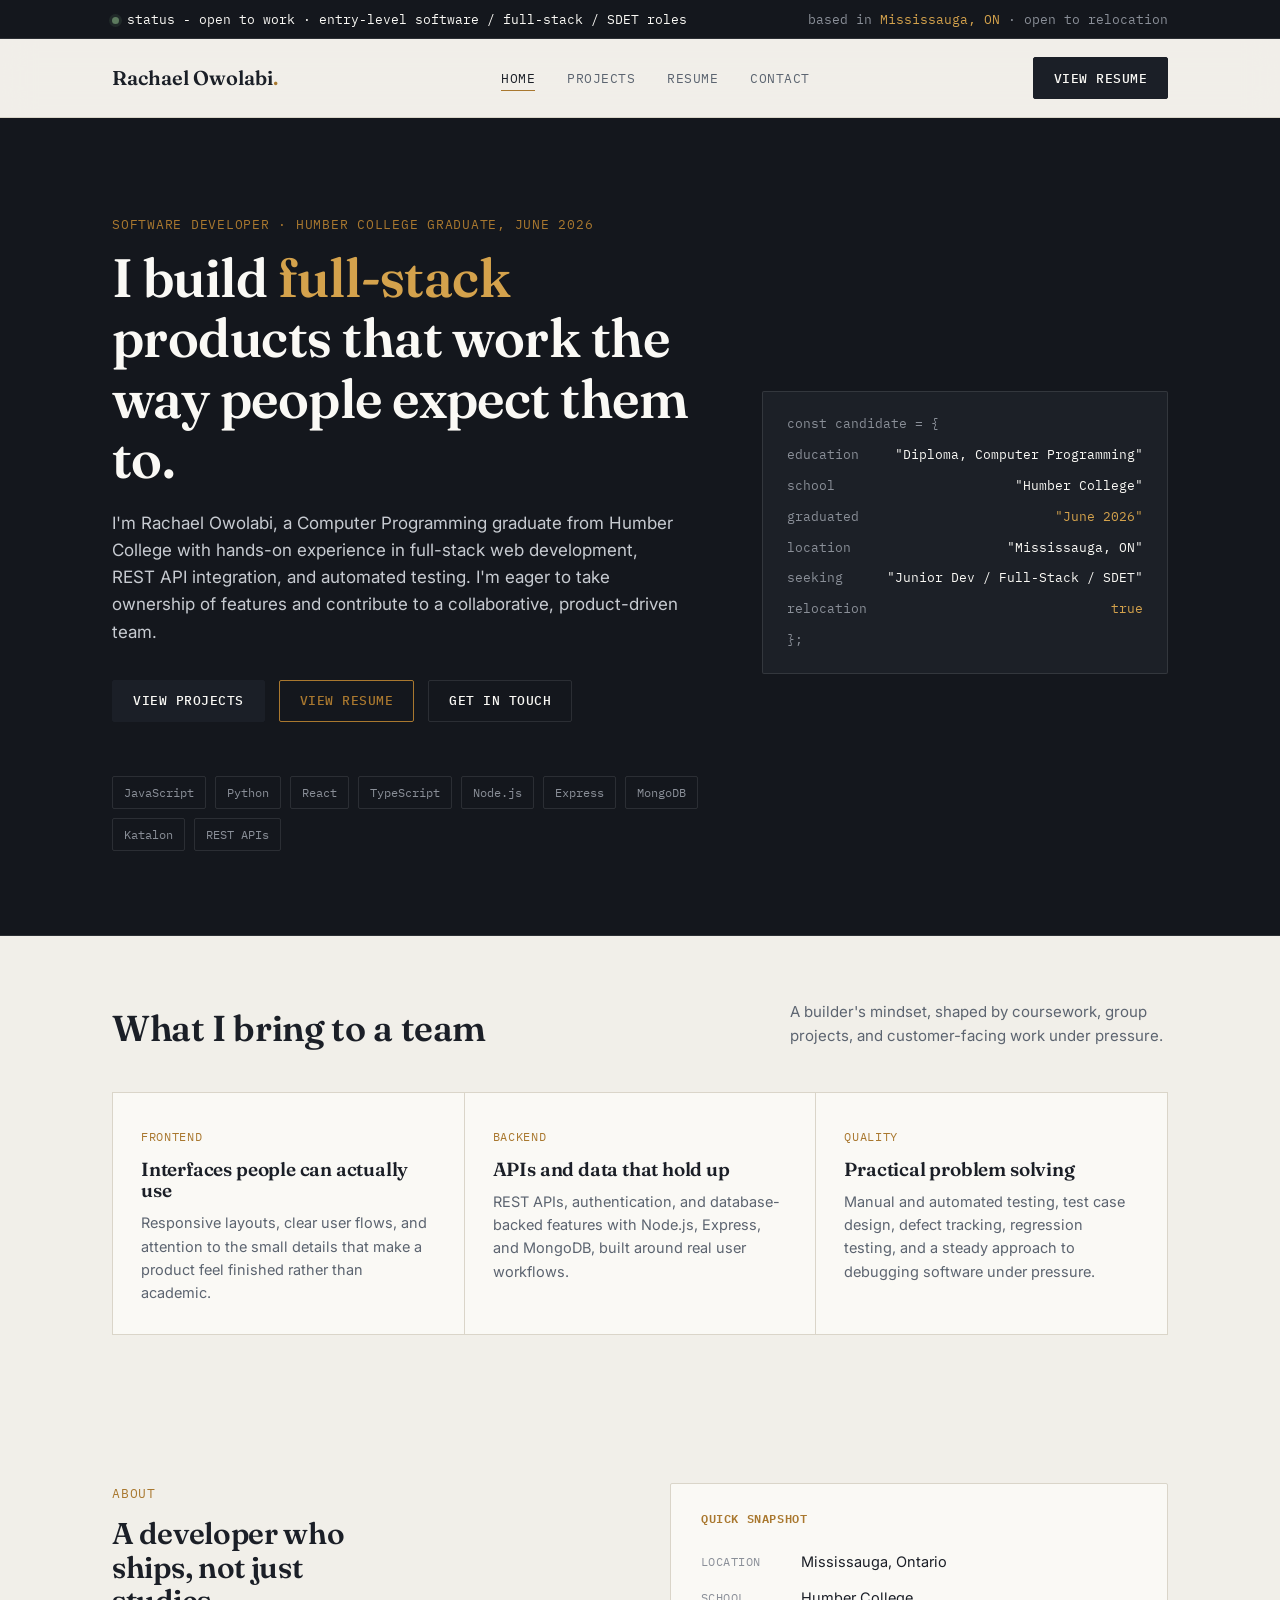
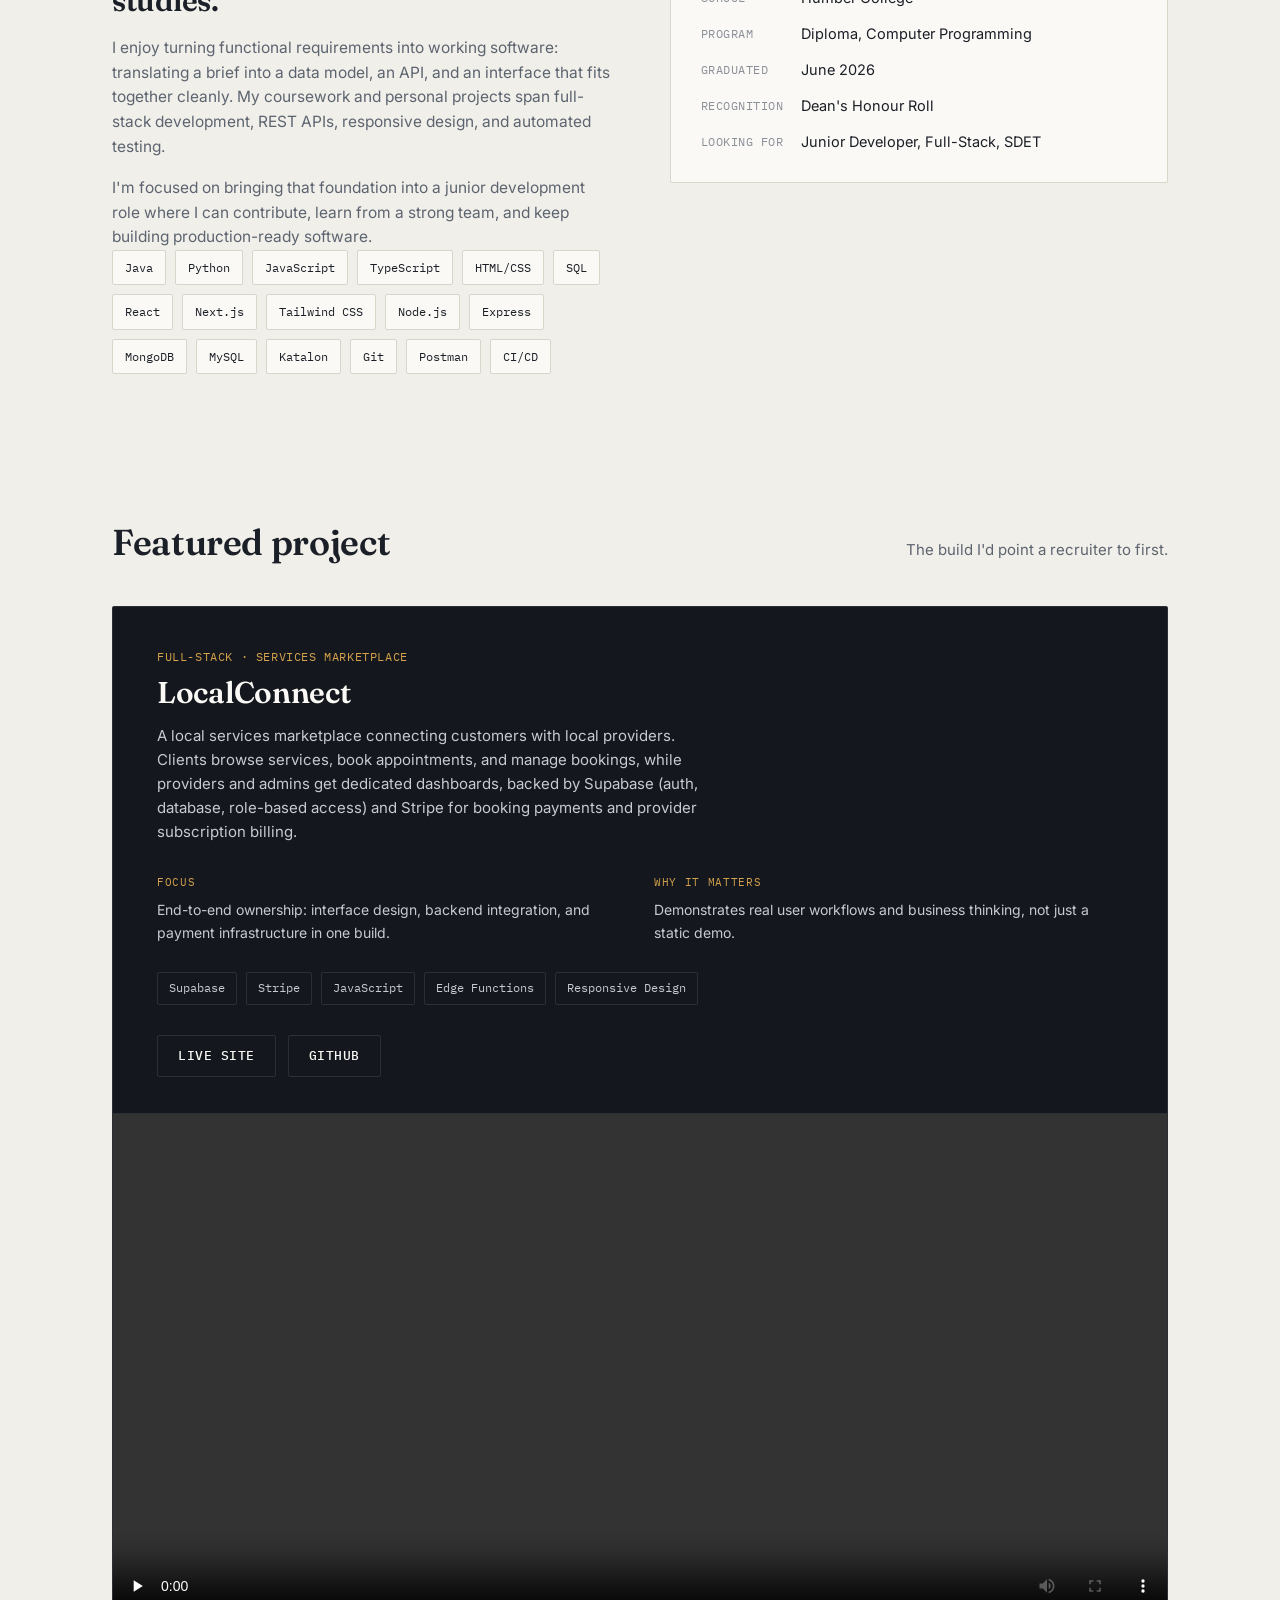
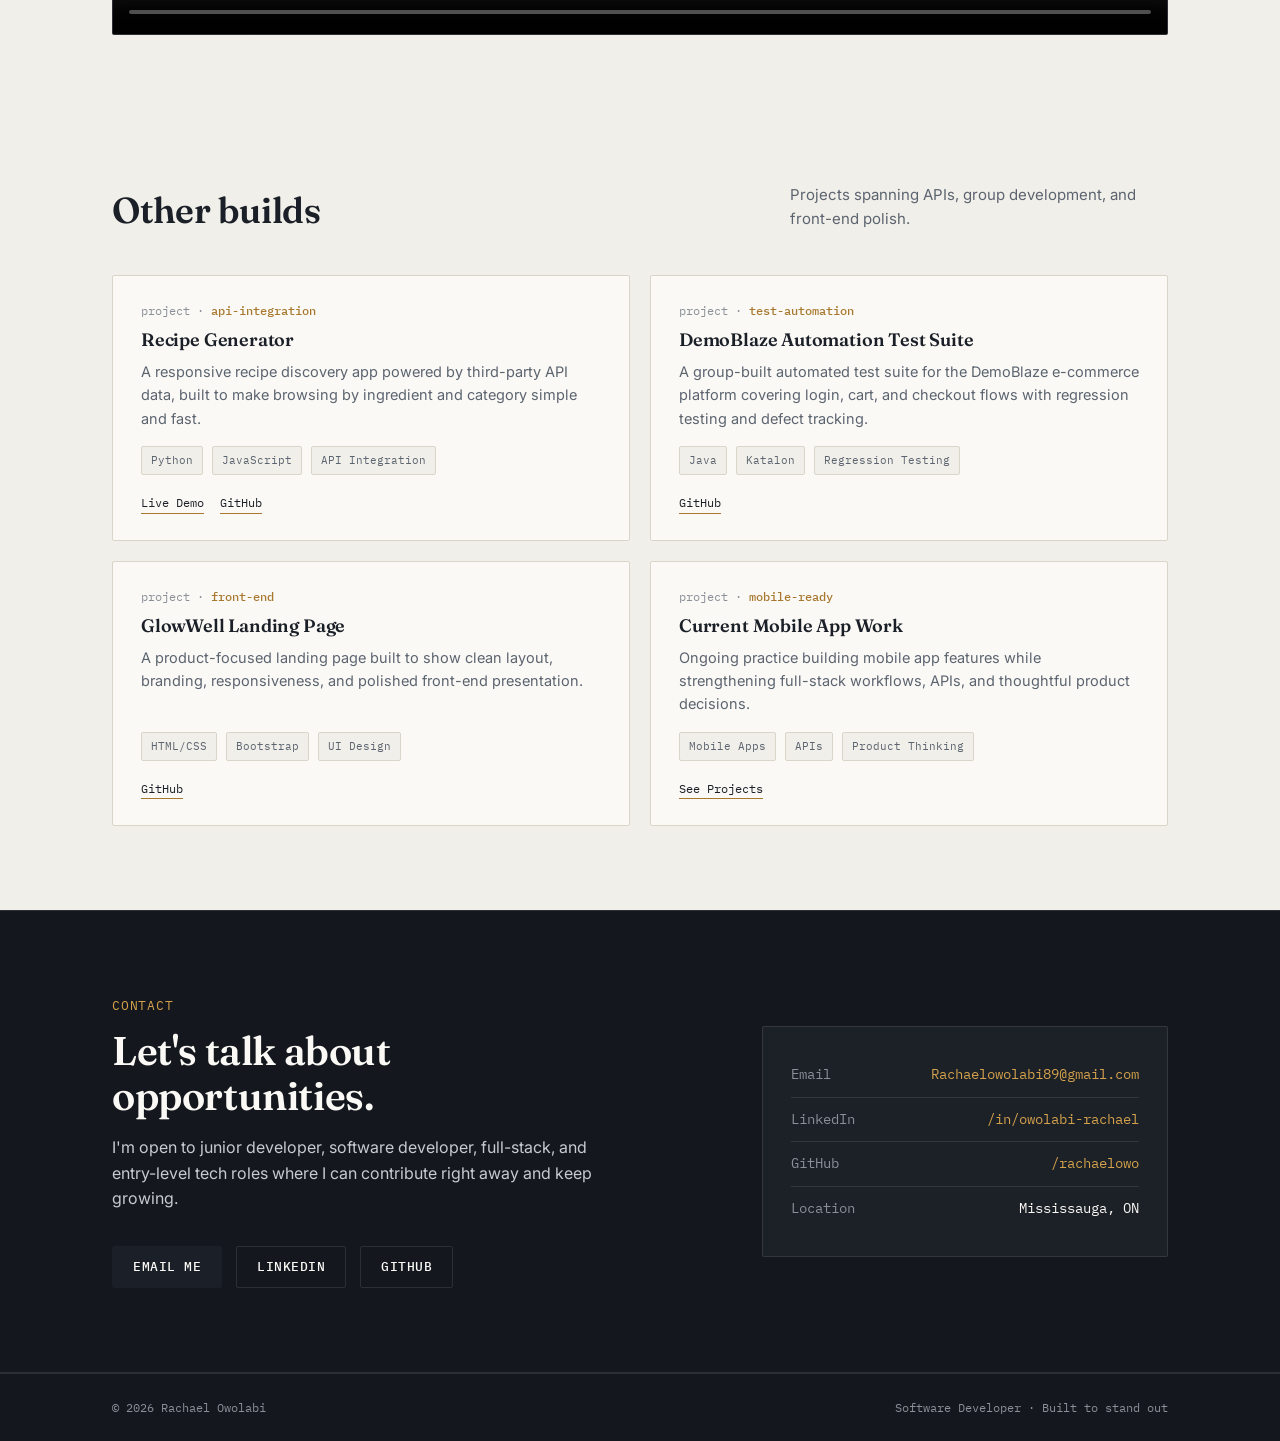
==== commit 1ef3b3af: "Make LocalConnect the featured project, move Ennie Estate to a regular listing - Swap the featured p" ====
--- a/index.html
+++ b/index.html
@@ -149,14 +149,14 @@
         <div class="feature">
           <div class="top">
             <div class="meta-row">
-              <span class="mono" style="font-size:12px;color:var(--brass-bright);text-transform:uppercase;letter-spacing:.05em;">Full-stack · real estate platform</span>
-            </div>
-            <h3>Ennie Garden Estate Platform</h3>
-            <p>A full-stack real estate web app built by converting functional requirements into a responsive technical solution where users browse property units, schedule visits, and submit inquiries, backed by an admin dashboard for lead tracking and availability management.</p>
+              <span class="mono" style="font-size:12px;color:var(--brass-bright);text-transform:uppercase;letter-spacing:.05em;">Full-stack · services marketplace</span>
+            </div>
+            <h3>LocalConnect</h3>
+            <p>A local services marketplace connecting customers with local providers. Clients browse services, book appointments, and manage bookings, while providers and admins get dedicated dashboards, backed by Supabase (auth, database, role-based access) and Stripe for booking payments and provider subscription billing.</p>
             <div class="colsplit">
               <div>
                 <div class="k">Focus</div>
-                <p>End-to-end ownership: interface design, backend logic, and database integration in one build.</p>
+                <p>End-to-end ownership: interface design, backend integration, and payment infrastructure in one build.</p>
               </div>
               <div>
                 <div class="k">Why it matters</div>
@@ -164,21 +164,20 @@
               </div>
             </div>
             <div class="tagrow">
-              <span>Node.js</span>
-              <span>Express</span>
-              <span>MongoDB</span>
+              <span>Supabase</span>
+              <span>Stripe</span>
               <span>JavaScript</span>
+              <span>Edge Functions</span>
               <span>Responsive Design</span>
             </div>
             <div class="links">
-              <a class="btn ghost" href="https://estate-garden-estate.onrender.com/" target="_blank" rel="noopener">Live Site</a>
-              <a class="btn ghost" href="https://estate-garden-estate.onrender.com/admin-login.html" target="_blank" rel="noopener">Admin Panel</a>
-              <a class="btn ghost" href="https://github.com/rachaelowo/Estate-website" target="_blank" rel="noopener">GitHub</a>
+              <a class="btn ghost" href="https://rachaelowo.github.io/localconnect/" target="_blank" rel="noopener">Live Site</a>
+              <a class="btn ghost" href="https://github.com/rachaelowo/localconnect/" target="_blank" rel="noopener">GitHub</a>
             </div>
           </div>
           <div class="media">
-            <video controls preload="none" poster="images/CEO.JPG">
-              <source src="videos/Ennie estate project.mp4" type="video/mp4">
+            <video controls preload="none">
+              <source src="videos/Localconnect.mp4" type="video/mp4">
             </video>
           </div>
         </div>
--- a/style.css
+++ b/style.css
@@ -8,8 +8,8 @@
   --paper-raised: #faf9f5;
   --slate: #5c6470;
   --slate-dim: #8a8f98;
-  --brass: #6e4dd6;
-  --brass-bright: #9b82e8;
+  --brass: #a9782f;
+  --brass-bright: #d4a24c;
   --line: #dad5c9;
   --line-dark: rgba(255, 255, 255, 0.1);
   --good: #5c7a5e;
